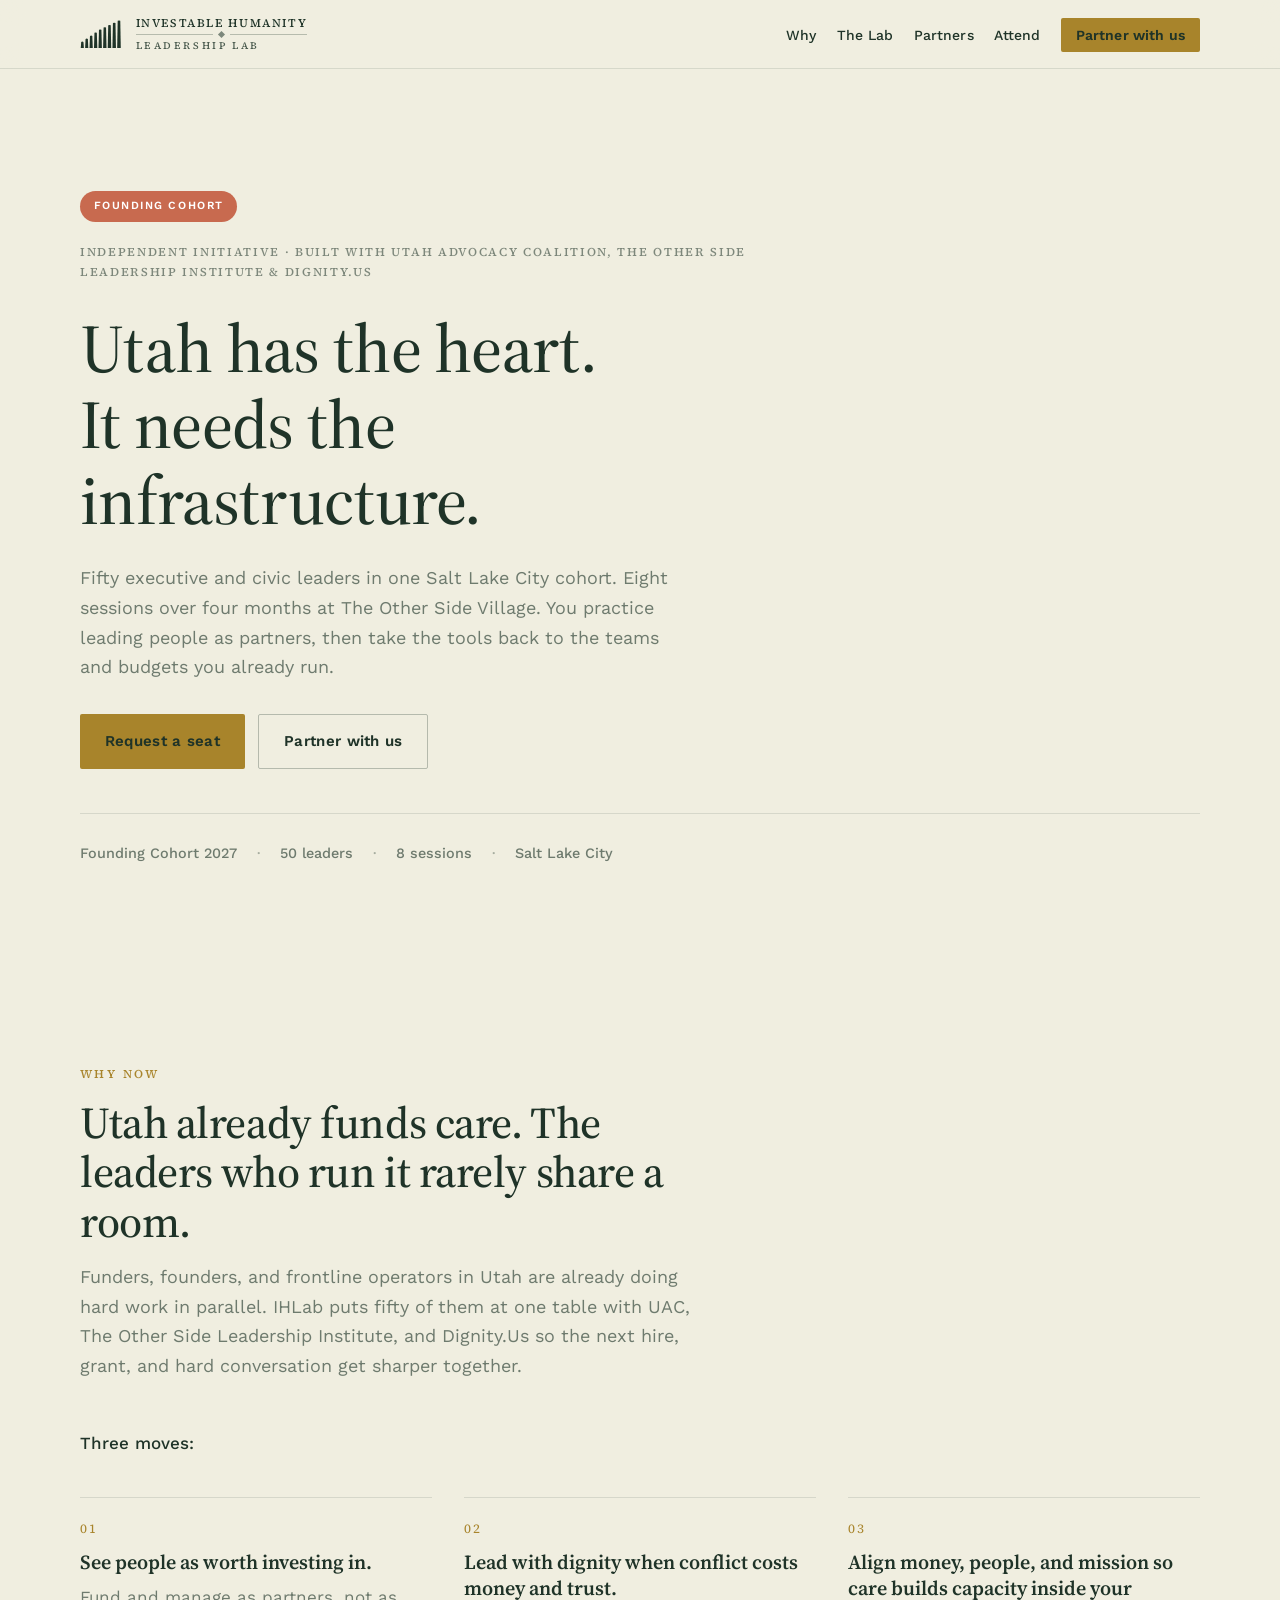
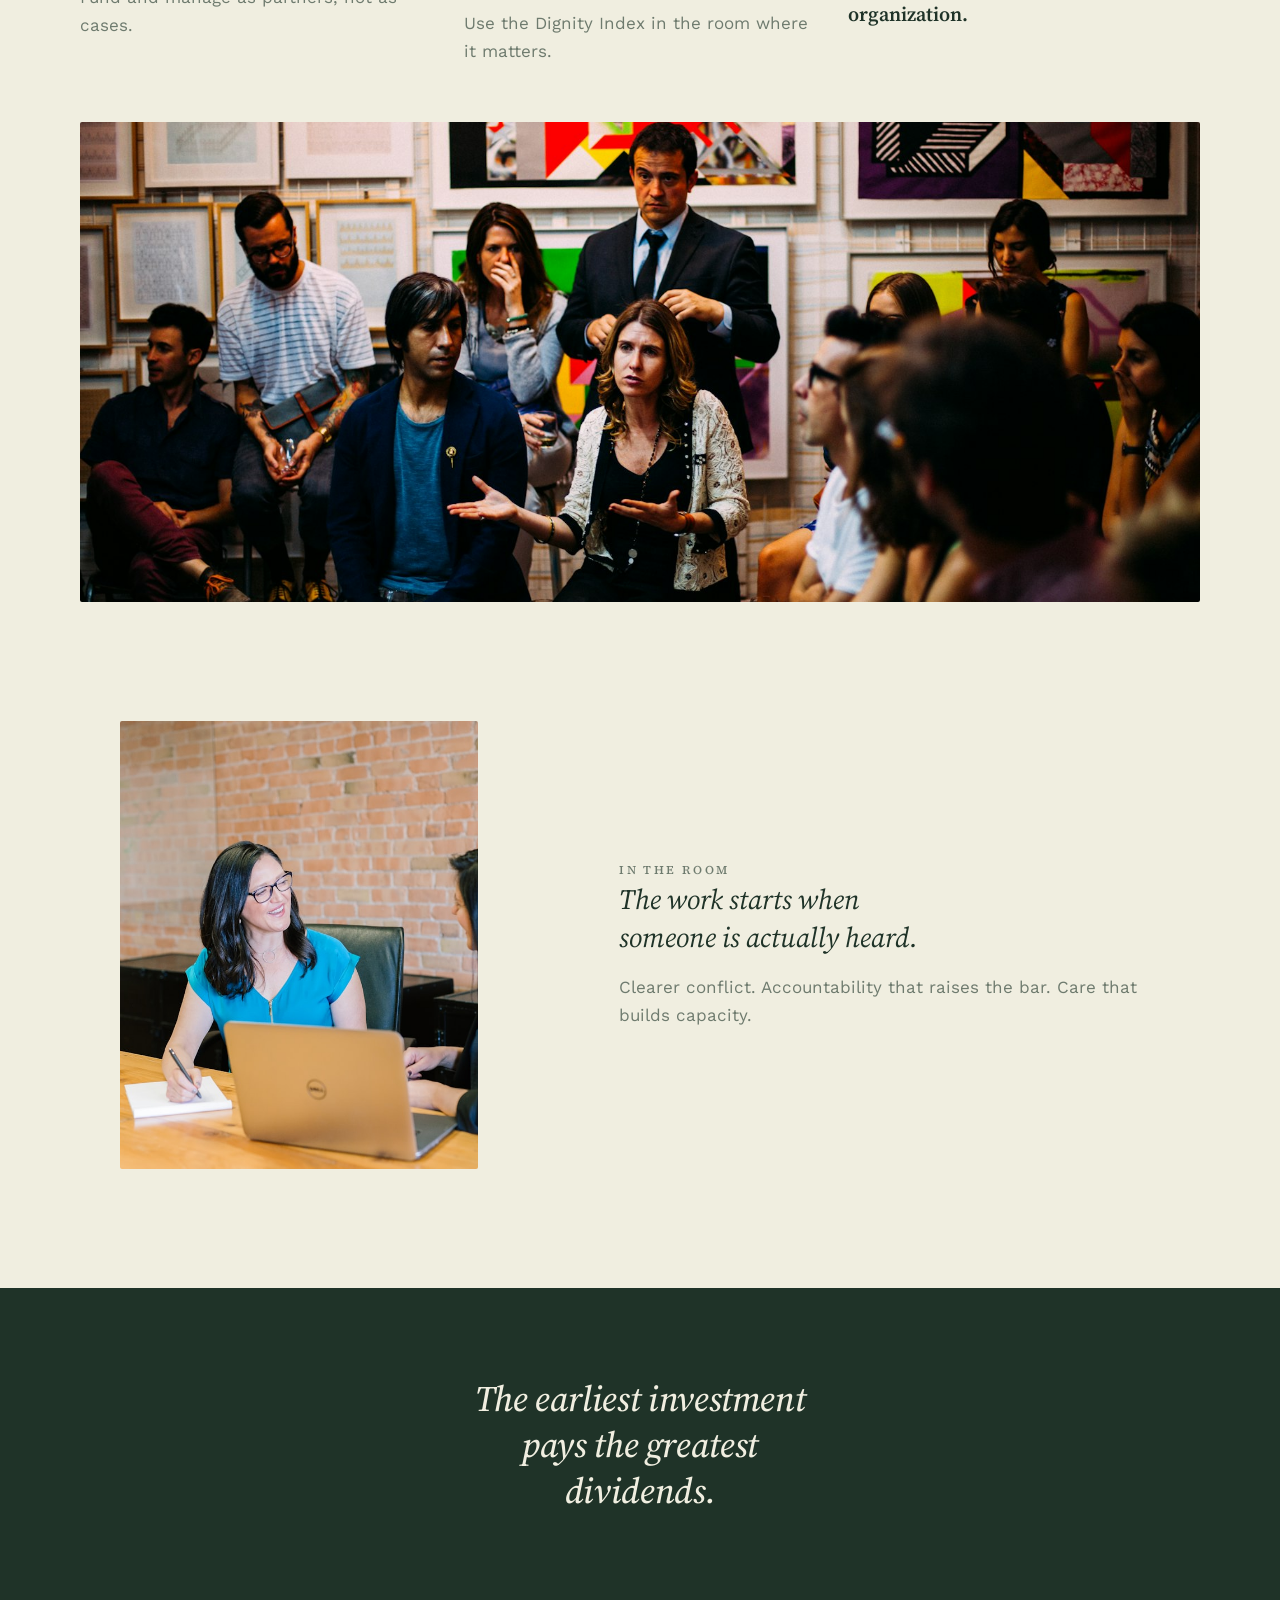
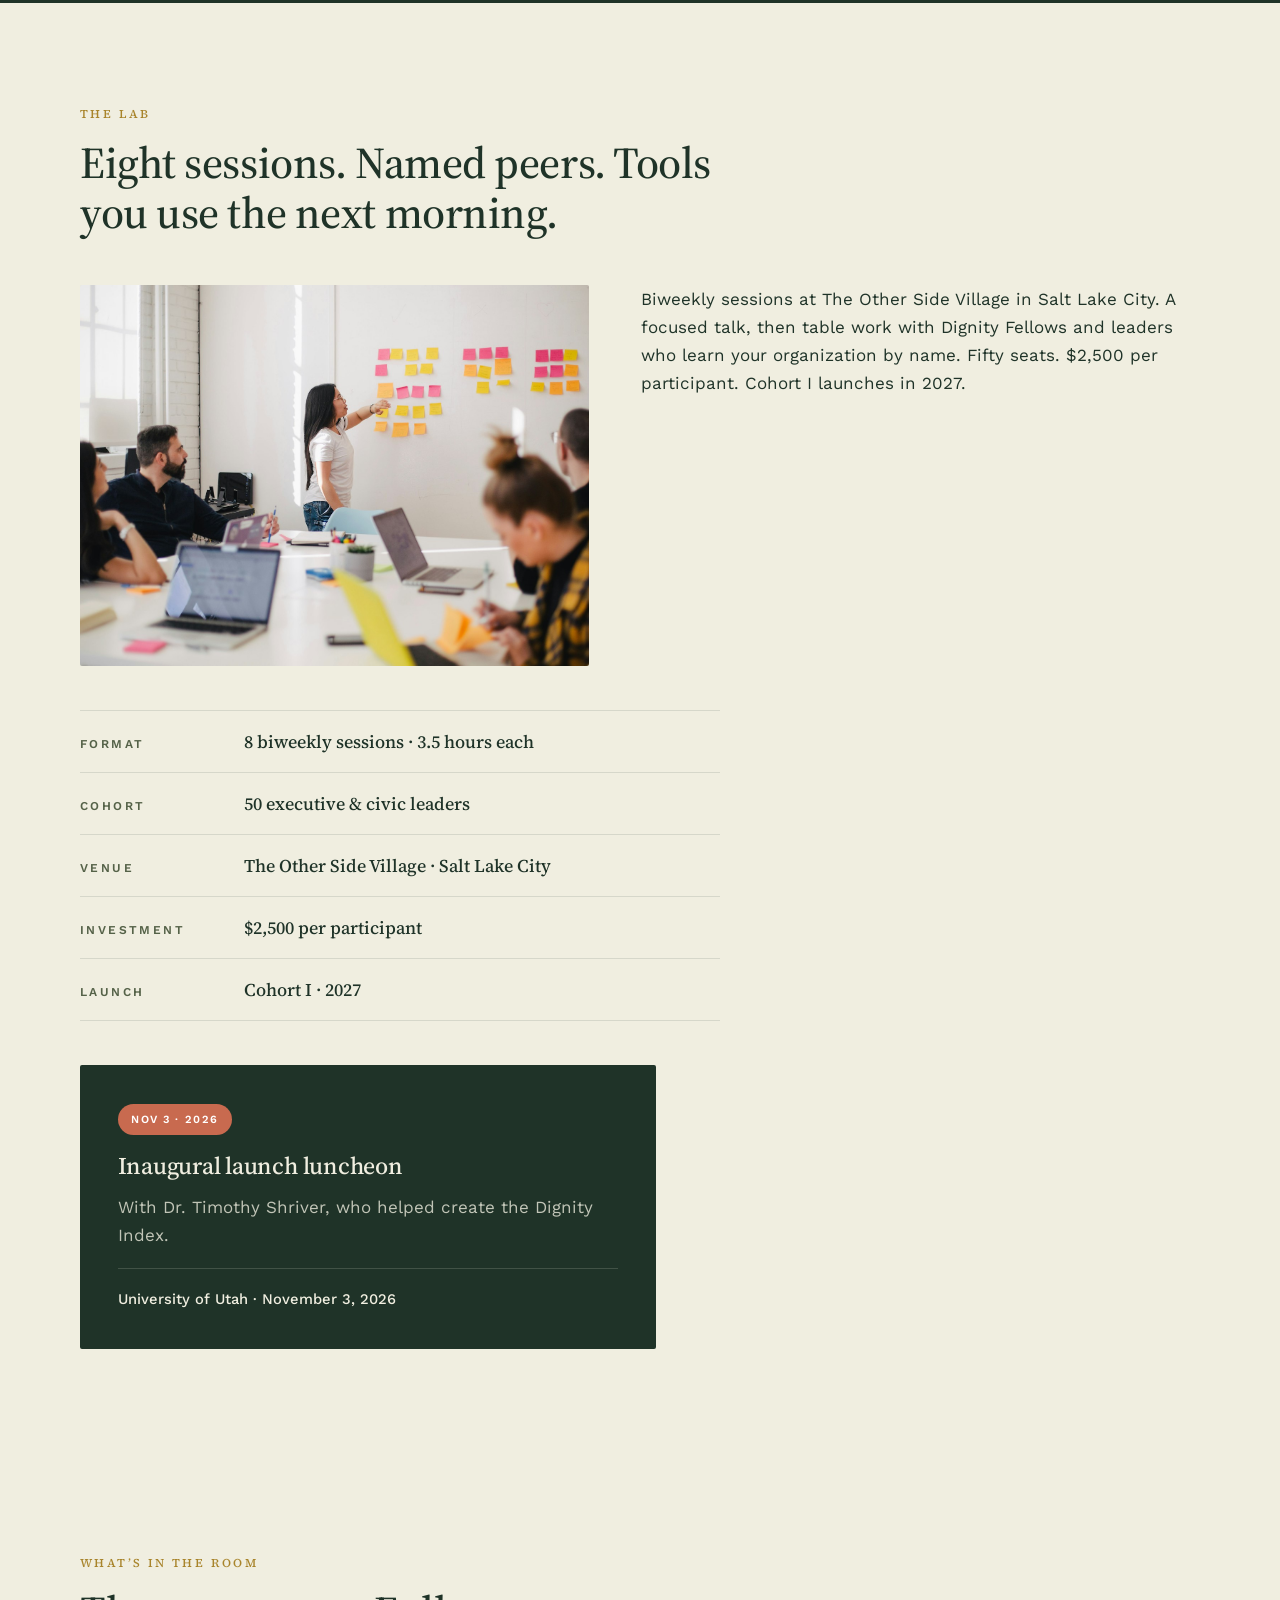
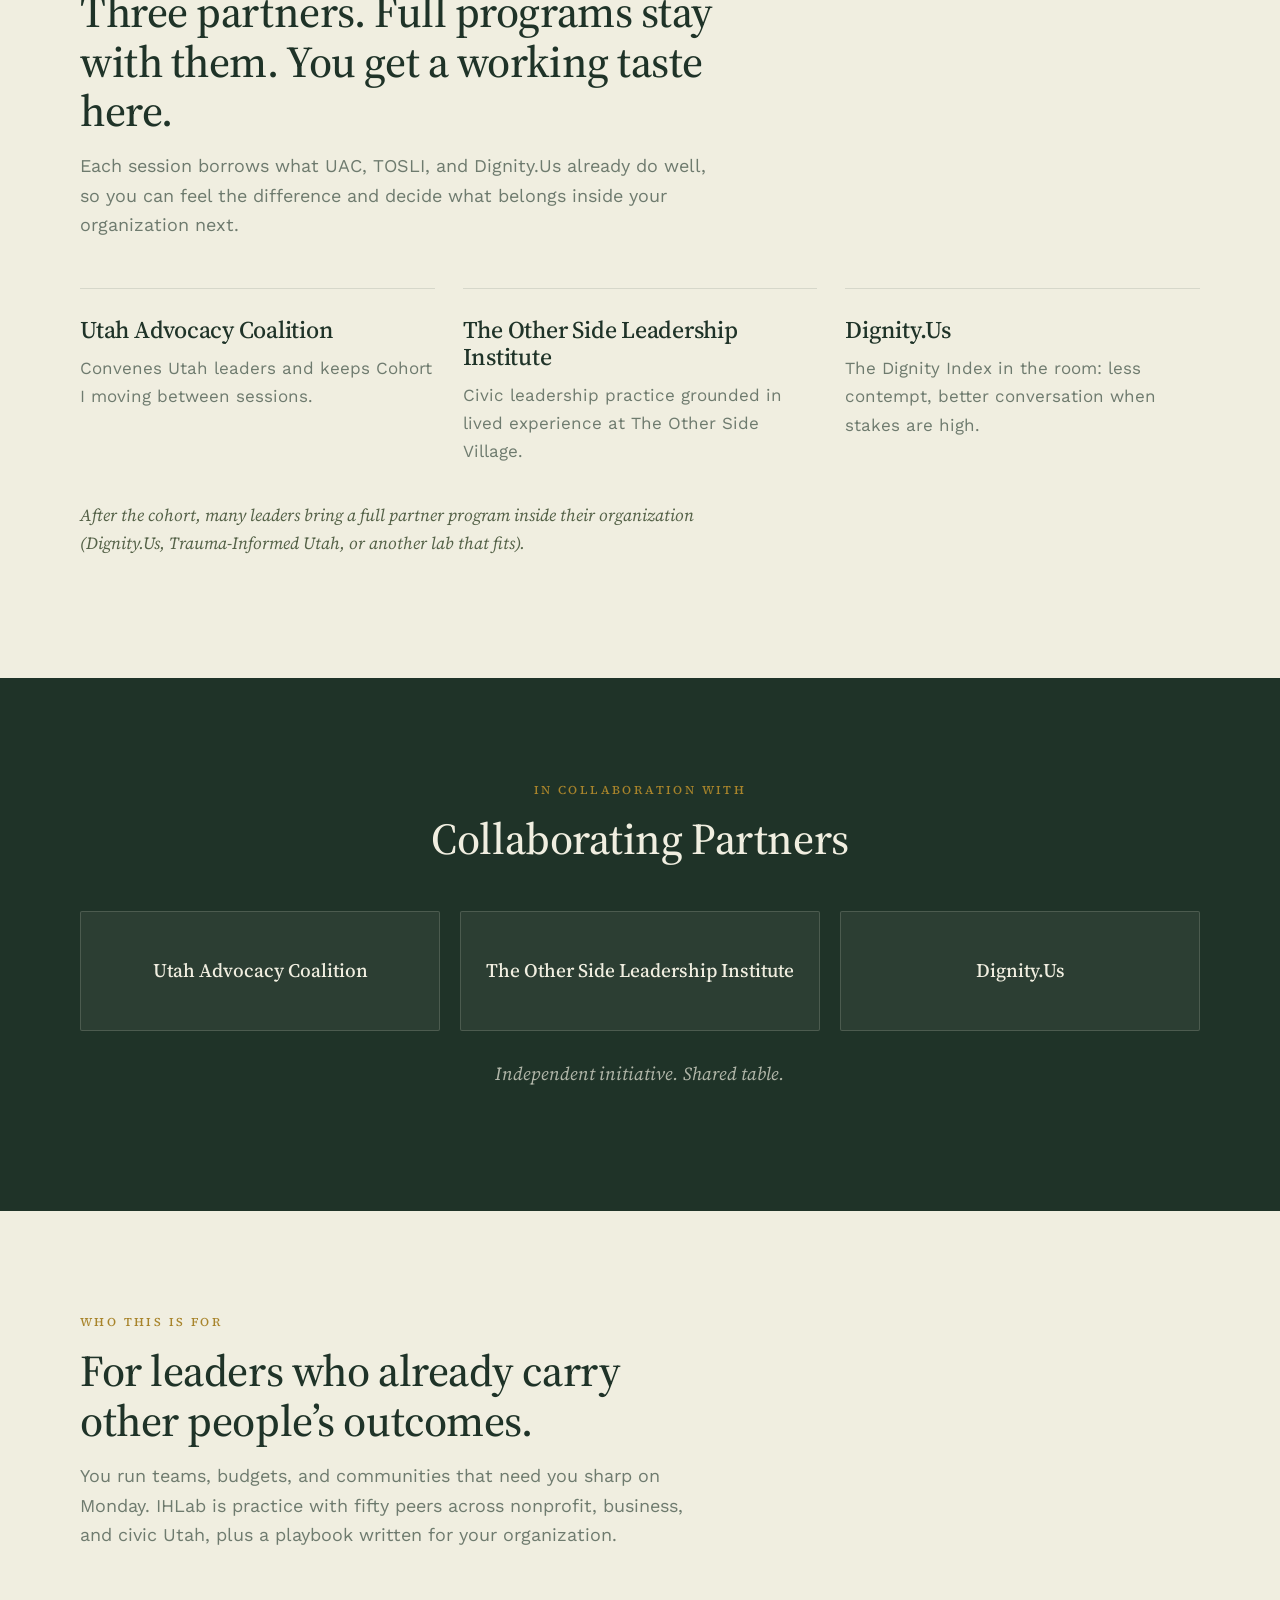
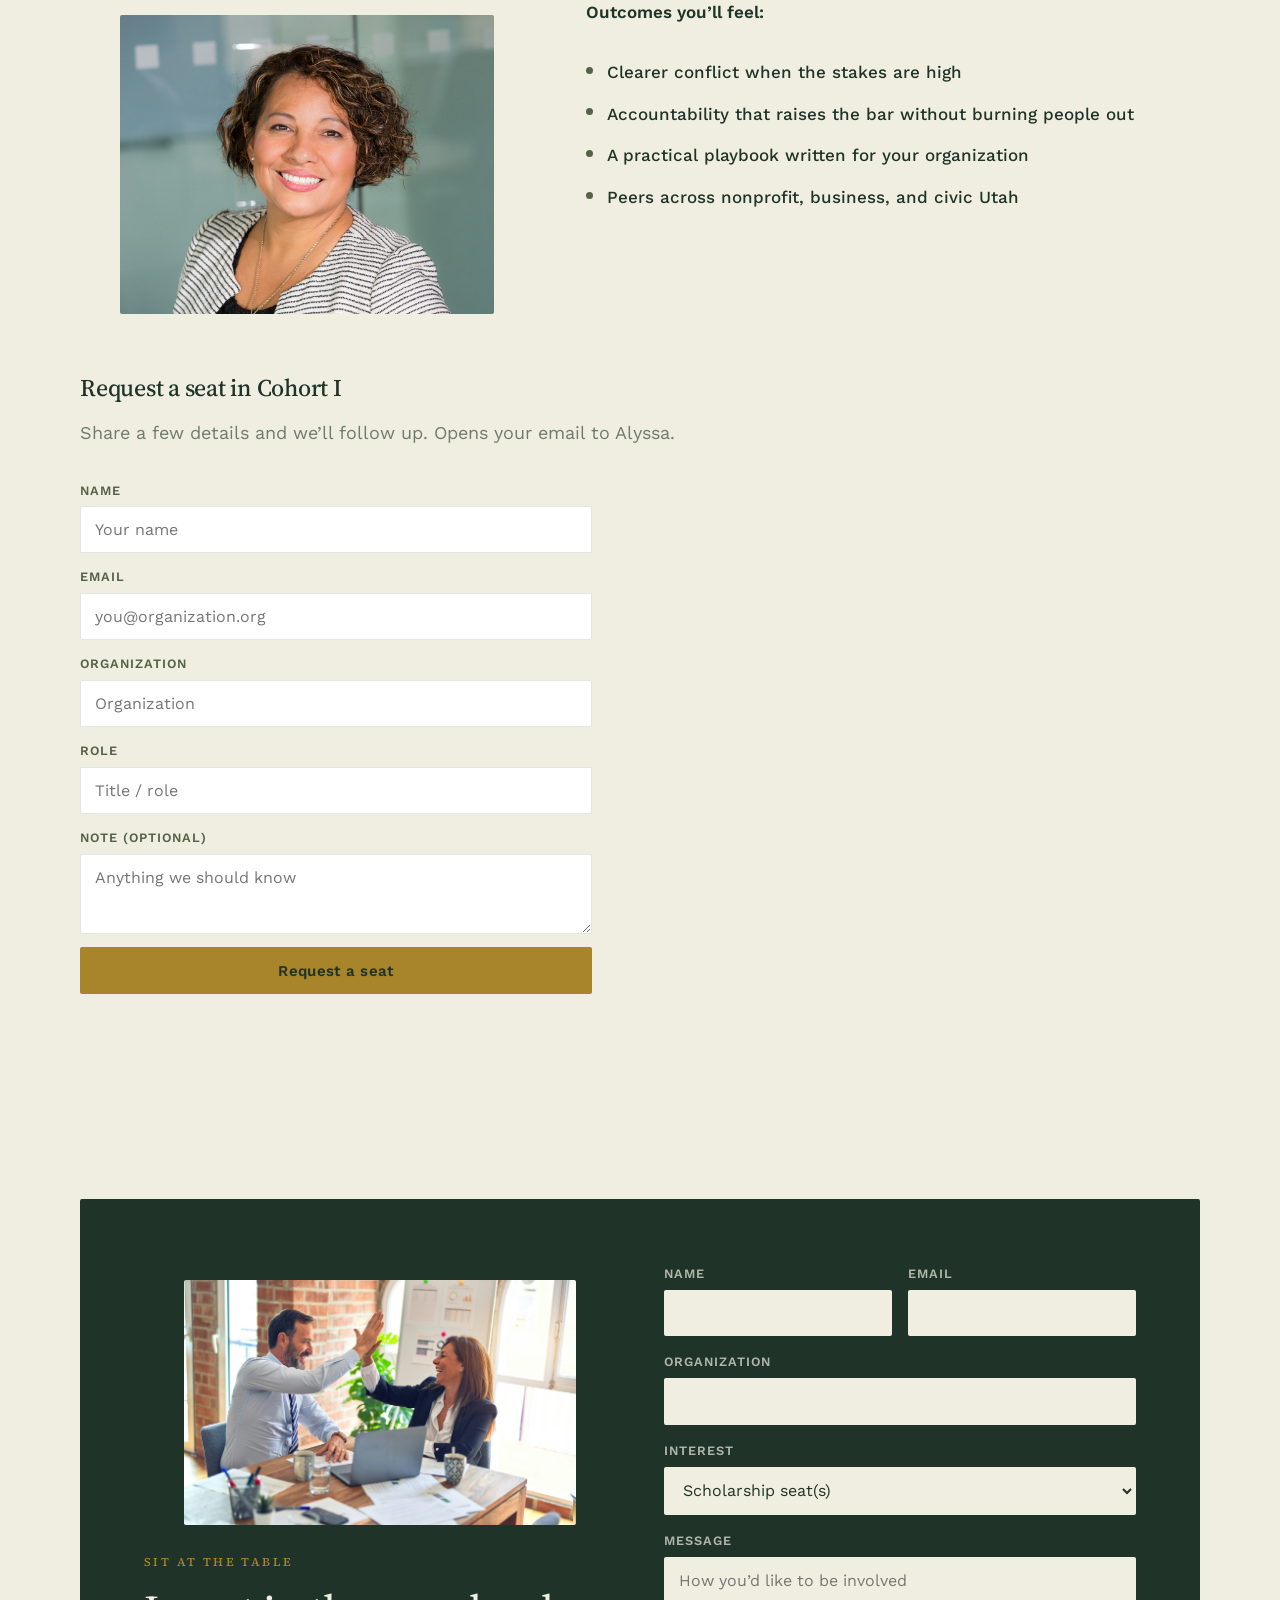
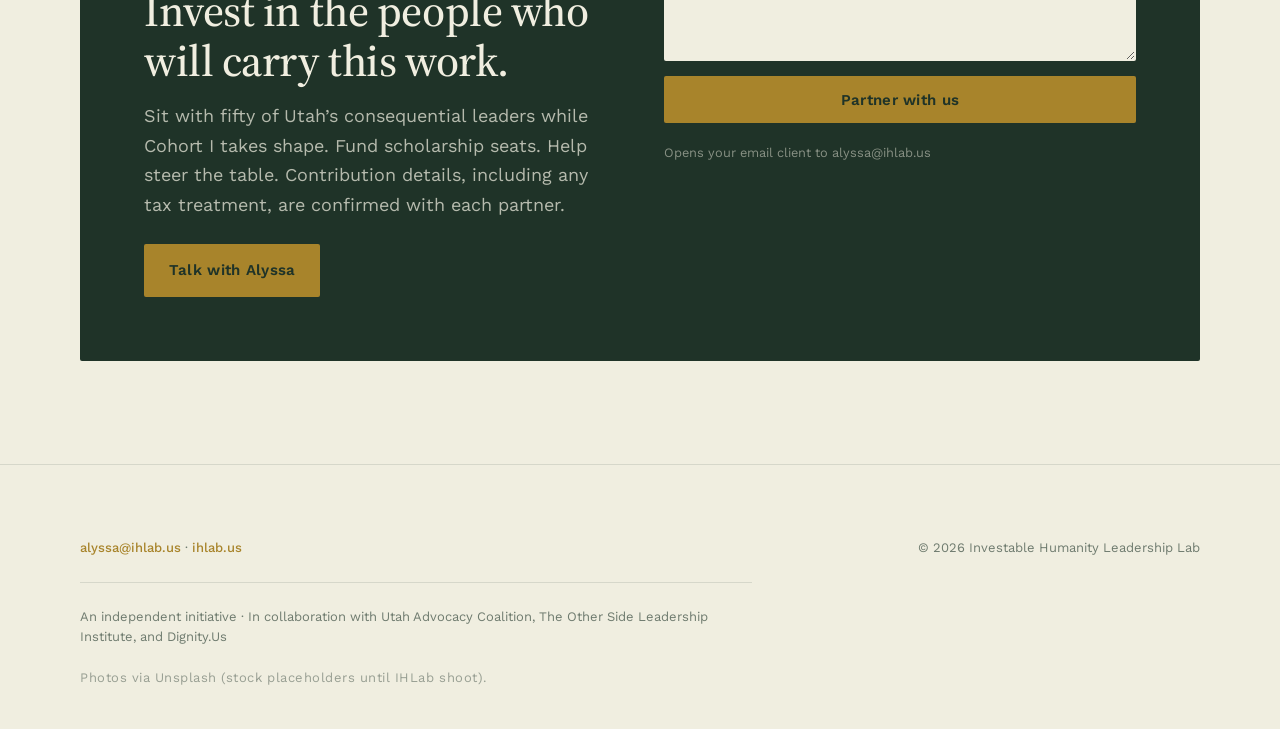
==== index.html @ 4a202260 "IHLab v3: light hero, forest deep, drop People Pitch, Alyssa tone Ivory-led landing; deep forest #1F" ====
<!DOCTYPE html>
<html lang="en">
<head>
  <meta charset="utf-8" />
  <meta name="viewport" content="width=device-width, initial-scale=1" />
  <title>Investable Humanity Leadership Lab · IHLab</title>
  <meta name="description" content="Investable Humanity Leadership Lab: fifty Utah executive and civic leaders, eight sessions at The Other Side Village, practicing dignity-centered leadership with UAC, TOSLI, and Dignity.Us." />
  <meta name="theme-color" content="#1F3328" />
  <link rel="preconnect" href="https://fonts.googleapis.com" />
  <link rel="preconnect" href="https://fonts.gstatic.com" crossorigin />
  <link href="https://fonts.googleapis.com/css2?family=Source+Serif+4:ital,wght@0,500;0,600;1,500;1,600&family=Work+Sans:wght@400;500;600&display=swap" rel="stylesheet" />
  <link rel="icon" href="assets/ihlab-mark.svg" type="image/svg+xml" />
  <style>
    :root {
      --navy: #1F3328; /* deep forest (token name kept) */
      --sage: #556248;
      --ivory: #F0EEE0;
      --gold: #A8842B;
      --coral: #C86A4F;
      --white: #FFFFFF;
      --line: rgba(31, 51, 40, 0.12);
      --line-on-navy: rgba(240, 238, 224, 0.16);
      --muted: rgba(31, 51, 40, 0.62);
      --muted-on-navy: rgba(240, 238, 224, 0.78);
      --max: 1120px;
      --pad: clamp(1.25rem, 4vw, 2.5rem);
      --serif: "Source Serif 4", Georgia, "Times New Roman", serif;
      --sans: "Work Sans", system-ui, -apple-system, Segoe UI, sans-serif;
    }

    *, *::before, *::after { box-sizing: border-box; }
    html { scroll-behavior: smooth; }
    body {
      margin: 0;
      font-family: var(--sans);
      font-weight: 400;
      font-size: 1.0625rem;
      line-height: 1.65;
      color: var(--navy);
      background: var(--ivory);
      -webkit-font-smoothing: antialiased;
      text-rendering: optimizeLegibility;
    }
    img, svg { display: block; max-width: 100%; }
    a { color: var(--gold); text-decoration: none; transition: opacity .2s ease; }
    a:hover { opacity: .82; }
    a:focus-visible, button:focus-visible, input:focus-visible, select:focus-visible, textarea:focus-visible {
      outline: 2px solid var(--gold);
      outline-offset: 3px;
    }

    .wrap {
      width: min(100% - 2 * var(--pad), var(--max));
      margin-inline: auto;
    }

    /* —— Typography —— */
    h1, h2, h3, .display {
      font-family: var(--serif);
      font-weight: 500;
      line-height: 1.12;
      letter-spacing: -0.01em;
      margin: 0 0 1rem;
      color: var(--navy);
    }
    h1 { font-size: clamp(2.6rem, 6.5vw, 4.25rem); font-weight: 500; }
    h2 { font-size: clamp(1.85rem, 3.8vw, 2.75rem); }
    h3 { font-size: clamp(1.25rem, 2vw, 1.5rem); }
    p { margin: 0 0 1.15rem; }
    .lede {
      font-size: 1.125rem;
      line-height: 1.65;
      color: var(--muted);
      max-width: 40rem;
      margin-bottom: 0;
    }
    .section-label,
    .hero-eyebrow {
      font-family: var(--serif);
      font-weight: 500;
      font-size: 0.75rem;
      letter-spacing: 0.2em;
      text-transform: uppercase;
      margin: 0 0 0.85rem;
      color: var(--gold);
    }
    .sage { color: var(--sage); }
    .tagline {
      font-family: var(--serif);
      font-style: italic;
      font-weight: 500;
    }

    /* —— Buttons / badges —— */
    .btn {
      display: inline-flex;
      align-items: center;
      justify-content: center;
      gap: 0.5rem;
      font-family: var(--sans);
      font-weight: 600;
      font-size: 0.9375rem;
      letter-spacing: 0.02em;
      padding: 0.9rem 1.55rem;
      border: none;
      border-radius: 2px;
      cursor: pointer;
      text-decoration: none;
      transition: transform .15s ease, opacity .2s ease, background .2s ease, border-color .2s ease;
    }
    .btn:hover { opacity: 1; transform: translateY(-1px); }
    .btn-primary { background: var(--gold); color: var(--navy); }
    .btn-primary:hover { background: #b89438; }
    .btn-ghost {
      background: transparent;
      color: var(--navy);
      border: 1px solid rgba(31, 51, 40, 0.28);
    }
    .btn-ghost:hover { border-color: var(--navy); }
    .btn-on-dark.btn-ghost {
      color: var(--ivory);
      border-color: rgba(240, 238, 224, 0.4);
    }
    .btn-on-dark.btn-ghost:hover { border-color: var(--ivory); }
    .badge {
      display: inline-block;
      font-family: var(--sans);
      font-weight: 600;
      font-size: 0.6875rem;
      letter-spacing: 0.14em;
      text-transform: uppercase;
      background: var(--coral);
      color: var(--white);
      padding: 0.4rem 0.85rem;
      border-radius: 999px;
    }

    /* —— Sticky nav —— */
    .nav {
      position: sticky;
      top: 0;
      z-index: 50;
      background: rgba(240, 238, 224, 0.94);
      backdrop-filter: blur(12px);
      -webkit-backdrop-filter: blur(12px);
      border-bottom: 1px solid var(--line);
    }
    .nav-inner {
      display: flex;
      align-items: center;
      justify-content: space-between;
      gap: 1.5rem;
      padding: 0.85rem 0;
      min-height: 4.25rem;
    }
    .brand {
      display: flex;
      align-items: center;
      gap: 0.85rem;
      color: var(--navy);
      text-decoration: none;
      flex-shrink: 0;
    }
    .brand:hover { opacity: 1; }
    .brand-mark { width: 42px; height: auto; flex-shrink: 0; }
    .brand-text {
      display: flex;
      flex-direction: column;
      gap: 0.15rem;
      line-height: 1.15;
    }
    .brand-text .top {
      font-family: var(--serif);
      font-size: 0.72rem;
      font-weight: 500;
      letter-spacing: 0.14em;
      text-transform: uppercase;
    }
    .brand-rule {
      display: flex;
      align-items: center;
      gap: 0.4rem;
      width: 100%;
      max-width: 11.5rem;
    }
    .brand-rule::before,
    .brand-rule::after {
      content: "";
      flex: 1;
      height: 1px;
      background: rgba(31, 51, 40, 0.28);
    }
    .brand-rule .diamond {
      width: 5px;
      height: 5px;
      background: var(--navy);
      transform: rotate(45deg);
      opacity: 0.55;
      flex-shrink: 0;
    }
    .brand-text .bottom {
      font-family: var(--serif);
      font-size: 0.62rem;
      font-weight: 500;
      letter-spacing: 0.26em;
      text-transform: uppercase;
      opacity: 0.78;
    }
    .nav-links {
      display: flex;
      align-items: center;
      gap: 1.25rem;
      list-style: none;
      margin: 0;
      padding: 0;
    }
    .nav-links a {
      font-family: var(--sans);
      font-size: 0.875rem;
      font-weight: 500;
      color: var(--navy);
      letter-spacing: 0.01em;
    }
    .nav-links .nav-cta {
      color: var(--navy);
      background: var(--gold);
      padding: 0.55rem 0.95rem;
      border-radius: 2px;
      font-weight: 600;
    }
    .nav-links .nav-cta:hover { opacity: 1; background: #b89438; }
    .nav-toggle {
      display: none;
      background: none;
      border: 1px solid var(--line);
      border-radius: 2px;
      padding: 0.45rem 0.65rem;
      font-family: var(--sans);
      font-size: 0.8rem;
      font-weight: 600;
      letter-spacing: 0.06em;
      text-transform: uppercase;
      color: var(--navy);
      cursor: pointer;
    }

    /* —— Section bands —— */
    section { padding: clamp(3.5rem, 8vw, 6.5rem) 0; }
    .band-ivory { background: var(--ivory); }
    .band-navy {
      background: var(--navy);
      color: var(--ivory);
    }
    .band-navy h1,
    .band-navy h2,
    .band-navy h3 { color: var(--ivory); }
    .band-navy .lede,
    .band-navy p { color: var(--muted-on-navy); }
    .band-navy .section-label { color: var(--gold); }
    .band-navy .muted-body { color: var(--muted-on-navy); }
    .divider { border: none; border-top: 1px solid var(--line); margin: 0; }
    .section-head { margin-bottom: clamp(2rem, 4vw, 3rem); max-width: 40rem; }
    .section-head .section-label { margin-bottom: 0.85rem; }
    .section-head h2 { margin-bottom: 1rem; }
    .section-head .lede { margin-bottom: 0; }

    /* —— Hero (v3 ivory-led landing) —— */
    .hero {
      padding: clamp(4rem, 10vw, 7.5rem) 0 clamp(3.5rem, 8vw, 6rem);
      background: var(--ivory);
      color: var(--navy);
    }
    .hero .badge { margin-bottom: 1.35rem; }
    .hero h1 {
      color: var(--navy);
      margin-bottom: 1.5rem;
      max-width: 16ch;
    }
    .hero h1 .line2 { display: block; }
    .hero .lede {
      color: var(--muted);
      max-width: 38rem;
    }
    .hero-eyebrow-row {
      margin-bottom: 1.75rem;
    }
    .hero-collab {
      margin: 0 0 0;
      font-family: var(--serif);
      font-size: 0.75rem;
      font-weight: 500;
      letter-spacing: 0.14em;
      text-transform: uppercase;
      color: rgba(31, 51, 40, 0.55);
      max-width: 42rem;
    }
    .hero-actions {
      display: flex;
      flex-wrap: wrap;
      gap: 0.85rem;
      margin: 2rem 0 2.75rem;
    }
    .proof {
      display: flex;
      flex-wrap: wrap;
      align-items: center;
      gap: 0.65rem 1.25rem;
      padding-top: 1.75rem;
      border-top: 1px solid var(--line);
      font-size: 0.9rem;
      font-weight: 500;
      color: var(--muted);
    }
    .proof span { white-space: nowrap; }
    .proof .dot { color: rgba(31, 51, 40, 0.35); }

    /* Why / moves */
    .moves {
      list-style: none;
      margin: 2.5rem 0 0;
      padding: 0;
      display: grid;
      gap: 1.75rem;
    }
    @media (min-width: 768px) {
      .moves { grid-template-columns: repeat(3, 1fr); gap: 2rem; }
    }
    .moves li {
      padding-top: 1.25rem;
      border-top: 1px solid var(--line);
    }
    .moves .num {
      font-family: var(--serif);
      font-size: 0.8125rem;
      letter-spacing: 0.18em;
      text-transform: uppercase;
      color: var(--gold);
      margin-bottom: 0.65rem;
    }
    .moves strong {
      display: block;
      font-family: var(--serif);
      font-size: 1.25rem;
      font-weight: 600;
      margin-bottom: 0.5rem;
      line-height: 1.3;
    }
    .moves p { margin: 0; color: var(--muted); }

    /* Support photo (restrained) */
    .support-photo {
      margin: clamp(2.5rem, 5vw, 3.5rem) 0 0;
      border-radius: 2px;
      overflow: hidden;
      aspect-ratio: 21 / 9;
      min-height: 12rem;
      max-width: 100%;
    }
    @media (max-width: 700px) {
      .support-photo { aspect-ratio: 16 / 10; }
    }
    .support-photo img {
      width: 100%;
      height: 100%;
      object-fit: cover;
      display: block;
    }

    /* Human split */
    .split {
      display: grid;
      gap: clamp(1.75rem, 4vw, 3.25rem);
      align-items: center;
    }
    @media (min-width: 860px) {
      .split { grid-template-columns: 0.9fr 1.1fr; gap: clamp(2.5rem, 5vw, 4rem); }
    }
    .split-media {
      border-radius: 2px;
      overflow: hidden;
      aspect-ratio: 4 / 5;
      max-height: 28rem;
    }
    .split-media img {
      width: 100%;
      height: 100%;
      object-fit: cover;
      display: block;
    }
    .split-copy .human-line {
      font-family: var(--serif);
      font-style: italic;
      font-size: clamp(1.35rem, 2.4vw, 1.75rem);
      line-height: 1.35;
      color: var(--navy);
      margin: 0 0 1rem;
      max-width: 22ch;
    }
    .split-copy p { color: var(--muted); margin: 0; max-width: 34rem; }

    /* Forest pull quote (deep band; weight earned off first paint) */
    .quote-band {
      background: var(--navy);
      padding: clamp(3.5rem, 8vw, 5.5rem) 0;
      text-align: center;
    }
    .quote-band blockquote {
      margin: 0 auto;
      max-width: 20ch;
      font-family: var(--serif);
      font-style: italic;
      font-weight: 500;
      font-size: clamp(1.5rem, 3.2vw, 2.25rem);
      line-height: 1.28;
      color: var(--ivory);
      letter-spacing: -0.01em;
    }

    /* Lab / stats */
    .lab-grid {
      display: grid;
      gap: 2.5rem;
      margin-bottom: clamp(2rem, 4vw, 2.75rem);
      align-items: start;
    }
    @media (min-width: 900px) {
      .lab-grid {
        grid-template-columns: minmax(0, 1fr) minmax(0, 1.1fr);
        gap: 3.25rem;
      }
    }
    .lab-photo {
      margin: 0;
      border-radius: 2px;
      overflow: hidden;
      aspect-ratio: 4 / 3;
      background: rgba(31, 51, 40, 0.06);
    }
    .lab-photo img {
      width: 100%;
      height: 100%;
      object-fit: cover;
      object-position: 40% 50%;
      display: block;
    }
    .stats {
      display: flex;
      flex-direction: column;
      gap: 0;
      margin: 0 0 clamp(2rem, 4vw, 2.75rem);
      max-width: 40rem;
      border-top: 1px solid var(--line);
    }
    .band-navy .stats { border-top-color: var(--line-on-navy); }
    .stat {
      display: grid;
      grid-template-columns: 8.75rem 1fr;
      gap: 0.75rem 1.5rem;
      padding: 1.1rem 0;
      border-bottom: 1px solid var(--line);
      align-items: baseline;
    }
    .band-navy .stat { border-bottom-color: var(--line-on-navy); }
    @media (max-width: 520px) {
      .stat { grid-template-columns: 1fr; gap: 0.3rem; }
    }
    .stat dt {
      font-size: 0.75rem;
      font-weight: 600;
      letter-spacing: 0.2em;
      text-transform: uppercase;
      color: var(--sage);
      margin: 0;
      font-family: var(--sans);
    }
    .band-navy .stat dt { color: rgba(240, 238, 224, 0.55); }
    .stat dd {
      margin: 0;
      font-family: var(--serif);
      font-size: 1.125rem;
      font-weight: 500;
      line-height: 1.4;
      color: var(--navy);
    }
    .band-navy .stat dd { color: var(--ivory); }

    .callout {
      background: rgba(240, 238, 224, 0.06);
      border: 1px solid var(--line-on-navy);
      color: var(--ivory);
      padding: clamp(1.75rem, 3.5vw, 2.35rem);
      border-radius: 2px;
      max-width: 36rem;
    }
    .callout .badge { margin-bottom: 1.1rem; }
    .callout h3 {
      color: var(--ivory);
      margin-bottom: 0.85rem;
    }
    .callout p {
      color: var(--muted-on-navy);
      margin-bottom: 0;
    }
    .callout .when {
      margin-top: 1.15rem;
      padding-top: 1.15rem;
      border-top: 1px solid var(--line-on-navy);
      font-weight: 500;
      color: var(--ivory);
      font-size: 0.92rem;
    }

    /* Sampler */
    .sampler-grid {
      display: grid;
      gap: 1.5rem;
      margin-top: 2.5rem;
    }
    @media (min-width: 768px) {
      .sampler-grid { grid-template-columns: repeat(3, 1fr); gap: 1.75rem; }
    }
    .card {
      padding: 1.75rem 0 0;
      border-top: 1px solid var(--line);
    }
    .band-navy .card { border-top-color: var(--line-on-navy); }
    .card h3 { margin-bottom: 0.65rem; }
    .card p { margin: 0; color: var(--muted); }
    .band-navy .card p { color: var(--muted-on-navy); }
    .note {
      margin-top: 2.25rem;
      color: var(--sage);
      font-style: italic;
      font-family: var(--serif);
      max-width: 40rem;
    }

    /* Partners */
    .partners-list {
      display: grid;
      gap: 1rem;
      list-style: none;
      margin: 0;
      padding: 0;
    }
    @media (min-width: 768px) {
      .partners-list { grid-template-columns: repeat(3, 1fr); gap: 1.25rem; }
    }
    .partner-item {
      background: rgba(31, 51, 40, 0.035);
      padding: 2rem 1.5rem;
      text-align: center;
      border-radius: 2px;
      min-height: 7.5rem;
      display: flex;
      align-items: center;
      justify-content: center;
    }
    .band-navy .partner-item {
      background: rgba(240, 238, 224, 0.06);
      border: 1px solid var(--line-on-navy);
    }
    .partner-item strong {
      font-family: var(--serif);
      font-size: 1.2rem;
      font-weight: 500;
      line-height: 1.35;
    }
    .partner-item a,
    .card h3 a {
      color: inherit;
      text-decoration: none;
      border-bottom: 1px solid transparent;
      transition: border-color .2s ease, opacity .2s ease;
    }
    .partner-item a:hover,
    .card h3 a:hover {
      opacity: 1;
      border-bottom-color: var(--gold);
    }
    .partners-tagline {
      margin-top: 1.75rem;
      font-family: var(--serif);
      font-style: italic;
      font-size: 1.15rem;
      color: var(--sage);
      text-align: center;
    }
    .band-navy .partners-tagline { color: rgba(240, 238, 224, 0.7); }

    /* Why attend */
    .outcomes {
      list-style: none;
      margin: 2rem 0 2.25rem;
      padding: 0;
      display: grid;
      gap: 0.85rem;
      max-width: 38rem;
    }
    .outcomes li {
      position: relative;
      padding-left: 1.35rem;
      color: var(--navy);
      font-weight: 500;
    }
    .outcomes li::before {
      content: "";
      position: absolute;
      left: 0;
      top: 0.55rem;
      width: 7px;
      height: 7px;
      background: var(--sage);
      border-radius: 50%;
    }
    .attend-split {
      display: grid;
      gap: 2.5rem;
      margin-bottom: 2.75rem;
    }
    @media (min-width: 860px) {
      .attend-split {
        grid-template-columns: 0.85fr 1.15fr;
        gap: 3.25rem;
        align-items: start;
      }
    }
    .attend-photo {
      border-radius: 2px;
      overflow: hidden;
      aspect-ratio: 5 / 4;
      min-height: 12rem;
    }
    .attend-photo img {
      width: 100%;
      height: 100%;
      object-fit: cover;
      object-position: center 30%;
      display: block;
    }

    /* Partner / form */
    .panel {
      background: var(--navy);
      color: var(--ivory);
      padding: clamp(2.5rem, 5vw, 4rem);
      border-radius: 2px;
    }
    .panel .section-label { color: var(--gold); }
    .panel h2 { color: var(--ivory); }
    .panel .lede { color: rgba(240, 238, 224, 0.72); }
    .panel-grid {
      display: grid;
      gap: 2.5rem;
    }
    @media (min-width: 860px) {
      .panel-grid { grid-template-columns: 1fr 1fr; gap: 3rem; align-items: start; }
    }
    .partner-visual {
      margin-bottom: 1.75rem;
      border-radius: 2px;
      overflow: hidden;
      aspect-ratio: 16 / 10;
      max-width: 28rem;
    }
    .partner-visual img {
      width: 100%;
      height: 100%;
      object-fit: cover;
      object-position: center 30%;
      display: block;
    }
    .form {
      display: grid;
      gap: 0.95rem;
    }
    .form label {
      display: grid;
      gap: 0.35rem;
      font-size: 0.8rem;
      font-weight: 600;
      letter-spacing: 0.08em;
      text-transform: uppercase;
      color: rgba(240, 238, 224, 0.7);
    }
    .form input,
    .form select,
    .form textarea {
      font-family: var(--sans);
      font-size: 1rem;
      font-weight: 400;
      letter-spacing: 0;
      text-transform: none;
      color: var(--navy);
      background: var(--ivory);
      border: 1px solid transparent;
      border-radius: 2px;
      padding: 0.8rem 0.9rem;
      width: 100%;
    }
    .form textarea { min-height: 6.5rem; resize: vertical; }
    .form .form-row {
      display: grid;
      gap: 0.95rem;
    }
    @media (min-width: 520px) {
      .form .form-row { grid-template-columns: 1fr 1fr; }
    }
    .form .hint {
      font-size: 0.8rem;
      letter-spacing: 0;
      text-transform: none;
      font-weight: 400;
      color: rgba(240, 238, 224, 0.5);
      margin-top: 0.25rem;
    }

    .interest-light {
      margin-top: 2rem;
      max-width: 32rem;
      display: grid;
      gap: 0.85rem;
    }
    .interest-light label {
      display: grid;
      gap: 0.35rem;
      font-size: 0.8rem;
      font-weight: 600;
      letter-spacing: 0.08em;
      text-transform: uppercase;
      color: var(--sage);
    }
    .interest-light input,
    .interest-light select,
    .interest-light textarea {
      font-family: var(--sans);
      font-size: 1rem;
      font-weight: 400;
      letter-spacing: 0;
      text-transform: none;
      color: var(--navy);
      background: var(--white);
      border: 1px solid var(--line);
      border-radius: 2px;
      padding: 0.8rem 0.9rem;
      width: 100%;
    }
    .interest-light textarea { min-height: 5rem; resize: vertical; }

    /* Footer */
    .footer {
      padding: clamp(3rem, 6vw, 4.5rem) 0 2.5rem;
      border-top: 1px solid var(--line);
      background: var(--ivory);
    }
    .footer-meta {
      display: flex;
      flex-wrap: wrap;
      gap: 1rem 2rem;
      justify-content: space-between;
      align-items: flex-end;
      font-size: 0.8125rem;
      color: var(--muted);
    }
    .footer-meta a { color: var(--gold); font-weight: 500; }
    .footer-legal {
      margin-top: 1.5rem;
      padding-top: 1.5rem;
      border-top: 1px solid var(--line);
      font-size: 0.8125rem;
      color: var(--muted);
      max-width: 42rem;
      line-height: 1.55;
    }
    .photo-credit {
      margin: 1.25rem 0 0;
      font-size: 0.8125rem;
      letter-spacing: 0.04em;
      color: rgba(31, 51, 40, 0.42);
      font-weight: 400;
    }

    /* Mobile nav */
    @media (max-width: 960px) {
      .nav-toggle { display: inline-flex; }
      .nav-links {
        display: none;
        position: absolute;
        left: 0;
        right: 0;
        top: 100%;
        flex-direction: column;
        align-items: stretch;
        gap: 0;
        background: var(--ivory);
        border-bottom: 1px solid var(--line);
        padding: 0.5rem var(--pad) 1rem;
      }
      .nav-links.open { display: flex; }
      .nav-links li { border-top: 1px solid var(--line); }
      .nav-links a {
        display: block;
        padding: 0.9rem 0.15rem;
      }
      .nav-links .nav-cta {
        margin-top: 0.35rem;
        text-align: center;
      }
      .brand-text .top { font-size: 0.62rem; }
      .brand-text .bottom { font-size: 0.55rem; letter-spacing: 0.18em; }
      .brand-rule { max-width: 9.5rem; }
    }
  </style>
</head>
<body>
  <!-- Sticky nav -->
  <header class="nav">
    <div class="wrap nav-inner">
      <a class="brand" href="#top" aria-label="IHLab home">
        <img class="brand-mark" src="assets/ihlab-mark.svg" width="42" height="28" alt="" />
        <span class="brand-text">
          <span class="top">Investable Humanity</span>
          <span class="brand-rule" aria-hidden="true"><span class="diamond"></span></span>
          <span class="bottom">Leadership Lab</span>
        </span>
      </a>
      <button class="nav-toggle" type="button" aria-expanded="false" aria-controls="nav-menu" id="nav-toggle">Menu</button>
      <ul class="nav-links" id="nav-menu">
        <li><a href="#why">Why</a></li>
        <li><a href="#lab">The Lab</a></li>
        <li><a href="#partners">Partners</a></li>
        <li><a href="#attend">Attend</a></li>
        <li><a class="nav-cta" href="#partner">Partner with us</a></li>
      </ul>
    </div>
  </header>

  <main id="top">
    <!-- Hero: v3 ivory-led landing -->
    <section class="hero" aria-label="Introduction">
      <div class="wrap">
        <div class="hero-eyebrow-row">
          <span class="badge">Founding Cohort</span>
          <p class="hero-collab">Independent initiative · Built with Utah Advocacy Coalition, The Other Side Leadership Institute &amp; Dignity.Us</p>
        </div>
        <h1>Utah has the heart.<span class="line2">It needs the infrastructure.</span></h1>
        <p class="lede">Fifty executive and civic leaders in one Salt Lake City cohort. Eight sessions over four months at The Other Side Village. You practice leading people as partners, then take the tools back to the teams and budgets you already run.</p>
        <div class="hero-actions">
          <a class="btn btn-primary" href="#attend">Request a seat</a>
          <a class="btn btn-ghost" href="#partner">Partner with us</a>
        </div>
        <div class="proof" aria-label="Cohort at a glance">
          <span>Founding Cohort 2027</span>
          <span class="dot" aria-hidden="true">·</span>
          <span>50 leaders</span>
          <span class="dot" aria-hidden="true">·</span>
          <span>8 sessions</span>
          <span class="dot" aria-hidden="true">·</span>
          <span>Salt Lake City</span>
        </div>
      </div>
    </section>

    <!-- Why now (ivory) -->
    <section id="why" class="band-ivory">
      <div class="wrap">
        <div class="section-head">
          <p class="section-label">Why now</p>
          <h2>Utah already funds care. The leaders who run it rarely share a room.</h2>
          <p class="lede">Funders, founders, and frontline operators in Utah are already doing hard work in parallel. IHLab puts fifty of them at one table with UAC, The Other Side Leadership Institute, and Dignity.Us so the next hire, grant, and hard conversation get sharper together.</p>
        </div>
        <p style="margin-bottom:0;font-weight:500;">Three moves:</p>
        <ol class="moves">
          <li>
            <div class="num">01</div>
            <strong>See people as worth investing in.</strong>
            <p>Fund and manage as partners, not as cases.</p>
          </li>
          <li>
            <div class="num">02</div>
            <strong>Lead with dignity when conflict costs money and trust.</strong>
            <p>Use the Dignity Index in the room where it matters.</p>
          </li>
          <li>
            <div class="num">03</div>
            <strong>Align money, people, and mission so care builds capacity inside your organization.</strong>
          </li>
        </ol>
        <figure class="support-photo">
          <img src="assets/photos/roundtable.jpg" alt="Leaders in workshop dialogue around a shared table" width="1400" height="600" loading="lazy" decoding="async" />
        </figure>
      </div>
    </section>

    <!-- Human split (navy accents via quote follows; this stays ivory support) -->
    <section class="band-ivory" aria-label="Human connection" style="padding-top:0;">
      <div class="wrap">
        <div class="split">
          <figure class="split-media">
            <img src="assets/photos/listening.jpg" alt="Two professionals in an attentive one-on-one conversation" width="800" height="1000" loading="lazy" decoding="async" />
          </figure>
          <div class="split-copy">
            <p class="section-label">In the room</p>
            <p class="human-line">The work starts when someone is actually heard.</p>
            <p>Clearer conflict. Accountability that raises the bar. Care that builds capacity.</p>
          </div>
        </div>
      </div>
    </section>

    <!-- Forest pull quote -->
    <aside class="quote-band" aria-label="Pull quote">
      <div class="wrap">
        <blockquote>The earliest investment pays the greatest dividends.</blockquote>
      </div>
    </aside>

    <!-- The Lab (ivory) -->
    <section id="lab" class="band-ivory">
      <div class="wrap">
        <div class="section-head">
          <p class="section-label">The Lab</p>
          <h2>Eight sessions. Named peers. Tools you use the next morning.</h2>
        </div>
        <div class="lab-grid">
          <figure class="lab-photo">
            <img src="assets/photos/lounge-diverse.jpg" alt="Diverse workshop group with sticky-note wall and shared table" width="1000" height="750" loading="lazy" decoding="async" />
          </figure>
          <div>
            <p>Biweekly sessions at The Other Side Village in Salt Lake City. A focused talk, then table work with Dignity Fellows and leaders who learn your organization by name. Fifty seats. $2,500 per participant. Cohort I launches in 2027.</p>
          </div>
        </div>
        <dl class="stats">
          <div class="stat">
            <dt>Format</dt>
            <dd>8 biweekly sessions · 3.5 hours each</dd>
          </div>
          <div class="stat">
            <dt>Cohort</dt>
            <dd>50 executive &amp; civic leaders</dd>
          </div>
          <div class="stat">
            <dt>Venue</dt>
            <dd>The Other Side Village · Salt Lake City</dd>
          </div>
          <div class="stat">
            <dt>Investment</dt>
            <dd>$2,500 per participant</dd>
          </div>
          <div class="stat">
            <dt>Launch</dt>
            <dd>Cohort I · 2027</dd>
          </div>
        </dl>
        <aside class="callout" aria-label="Launch luncheon" style="background:var(--navy);border:none;">
          <span class="badge">Nov 3 · 2026</span>
          <h3>Inaugural launch luncheon</h3>
          <p>With Dr. Timothy Shriver, who helped create the Dignity Index.</p>
          <p class="when">University of Utah · November 3, 2026</p>
        </aside>
      </div>
    </section>


    <!-- Sampler (ivory) -->
    <section id="sampler" class="band-ivory">
      <div class="wrap">
        <div class="section-head">
          <p class="section-label">What’s in the room</p>
          <h2>Three partners. Full programs stay with them. You get a working taste here.</h2>
          <p class="lede">Each session borrows what UAC, TOSLI, and Dignity.Us already do well, so you can feel the difference and decide what belongs inside your organization next.</p>
        </div>
        <div class="sampler-grid">
          <article class="card">
            <h3><a href="https://utahadvocacy.org" target="_blank" rel="noopener noreferrer">Utah Advocacy Coalition</a></h3>
            <p>Convenes Utah leaders and keeps Cohort I moving between sessions.</p>
          </article>
          <article class="card">
            <h3><a href="https://theothersidevillage.com/the-other-side-leadership-institute/" target="_blank" rel="noopener noreferrer">The Other Side Leadership Institute</a></h3>
            <p>Civic leadership practice grounded in lived experience at The Other Side Village.</p>
          </article>
          <article class="card">
            <h3><a href="https://dignity.us" target="_blank" rel="noopener noreferrer">Dignity.Us</a></h3>
            <p>The Dignity Index in the room: less contempt, better conversation when stakes are high.</p>
          </article>
        </div>
        <p class="note">After the cohort, many leaders bring a full partner program inside their organization (Dignity.Us, Trauma-Informed Utah, or another lab that fits).</p>
      </div>
    </section>

    <!-- Collaborating Partners (navy) -->
    <section id="partners" class="band-navy">
      <div class="wrap">
        <div class="section-head" style="text-align:center;margin-inline:auto;">
          <p class="section-label">In collaboration with</p>
          <h2>Collaborating Partners</h2>
        </div>
        <ul class="partners-list">
          <li class="partner-item"><strong><a href="https://utahadvocacy.org" target="_blank" rel="noopener noreferrer">Utah Advocacy Coalition</a></strong></li>
          <li class="partner-item"><strong><a href="https://theothersidevillage.com/the-other-side-leadership-institute/" target="_blank" rel="noopener noreferrer">The Other Side Leadership Institute</a></strong></li>
          <li class="partner-item"><strong><a href="https://dignity.us" target="_blank" rel="noopener noreferrer">Dignity.Us</a></strong></li>
        </ul>
        <p class="partners-tagline">Independent initiative. Shared table.</p>
      </div>
    </section>

    <!-- Why attend (ivory) -->
    <section id="attend" class="band-ivory">
      <div class="wrap">
        <div class="section-head">
          <p class="section-label">Who this is for</p>
          <h2>For leaders who already carry other people’s outcomes.</h2>
          <p class="lede">You run teams, budgets, and communities that need you sharp on Monday. IHLab is practice with fifty peers across nonprofit, business, and civic Utah, plus a playbook written for your organization.</p>
        </div>
        <div class="attend-split">
          <figure class="attend-photo">
            <img src="assets/photos/mentor-pair.jpg" alt="Mentor and colleague in a focused coaching conversation" width="900" height="720" loading="lazy" decoding="async" />
          </figure>
          <div>
            <p style="font-weight:600;margin-bottom:0.5rem;">Outcomes you’ll feel:</p>
            <ul class="outcomes">
              <li>Clearer conflict when the stakes are high</li>
              <li>Accountability that raises the bar without burning people out</li>
              <li>A practical playbook written for your organization</li>
              <li>Peers across nonprofit, business, and civic Utah</li>
            </ul>
          </div>
        </div>

        <h3 style="margin-top:2.5rem;">Request a seat in Cohort I</h3>
        <p class="lede" style="margin-bottom:0;">Share a few details and we’ll follow up. Opens your email to Alyssa.</p>
        <form class="interest-light" action="mailto:alyssa@ihlab.us" method="get" enctype="text/plain">
          <input type="hidden" name="subject" value="IHLab Cohort I — seat interest" />
          <label>Name
            <input type="text" name="body" id="attend-name" placeholder="Your name" required autocomplete="name" />
          </label>
          <label>Email
            <input type="email" id="attend-email" placeholder="you@organization.org" required autocomplete="email" />
          </label>
          <label>Organization
            <input type="text" id="attend-org" placeholder="Organization" autocomplete="organization" />
          </label>
          <label>Role
            <input type="text" id="attend-role" placeholder="Title / role" />
          </label>
          <label>Note (optional)
            <textarea id="attend-note" placeholder="Anything we should know"></textarea>
          </label>
          <button class="btn btn-primary" type="submit" id="attend-submit">Request a seat</button>
        </form>
      </div>
    </section>

    <!-- Partner with us (ivory shell + forest panel) -->
    <section id="partner" class="band-ivory">
      <div class="wrap">
        <div class="panel">
          <div class="panel-grid">
            <div>
              <figure class="partner-visual">
                <img src="assets/photos/duo-light.jpg" alt="Partnership high-five moment between two collaborators" width="800" height="500" loading="lazy" decoding="async" />
              </figure>
              <p class="section-label">Sit at the table</p>
              <h2>Invest in the people who will carry this work.</h2>
              <p class="lede">Sit with fifty of Utah’s consequential leaders while Cohort I takes shape. Fund scholarship seats. Help steer the table. Contribution details, including any tax treatment, are confirmed with each partner.</p>
              <p style="margin:1.5rem 0 0;"><a class="btn btn-primary" href="mailto:alyssa@ihlab.us?subject=IHLab%20partnership%20inquiry">Talk with Alyssa</a></p>
            </div>
            <form class="form" action="mailto:alyssa@ihlab.us" method="get" enctype="text/plain" id="partner-form">
              <input type="hidden" name="subject" value="IHLab partnership interest" />
              <div class="form-row">
                <label>Name
                  <input type="text" id="partner-name" required autocomplete="name" />
                </label>
                <label>Email
                  <input type="email" id="partner-email" required autocomplete="email" />
                </label>
              </div>
              <label>Organization
                <input type="text" id="partner-org" autocomplete="organization" />
              </label>
              <label>Interest
                <select id="partner-interest">
                  <option value="Scholarship seat(s)">Scholarship seat(s)</option>
                  <option value="Cohort partnership">Cohort partnership</option>
                  <option value="Founding partnership">Founding partnership</option>
                  <option value="Not sure yet">Not sure yet</option>
                </select>
              </label>
              <label>Message
                <textarea id="partner-message" placeholder="How you’d like to be involved"></textarea>
              </label>
              <button class="btn btn-primary" type="submit">Partner with us</button>
              <p class="hint">Opens your email client to alyssa@ihlab.us</p>
            </form>
          </div>
        </div>
      </div>
    </section>
  </main>

  <footer class="footer">
    <div class="wrap">
      <div class="footer-meta">
        <div>
          <a href="mailto:alyssa@ihlab.us">alyssa@ihlab.us</a>
          <span aria-hidden="true"> · </span>
          <a href="https://ihlab.us">ihlab.us</a>
        </div>
        <div>© <span id="year">2026</span> Investable Humanity Leadership Lab</div>
      </div>
      <p class="footer-legal">An independent initiative · In collaboration with Utah Advocacy Coalition, The Other Side Leadership Institute, and Dignity.Us</p>
      <p class="photo-credit">Photos via Unsplash (stock placeholders until IHLab shoot).</p>
    </div>
  </footer>

  <script>
    (function () {
      var toggle = document.getElementById("nav-toggle");
      var menu = document.getElementById("nav-menu");
      if (toggle && menu) {
        toggle.addEventListener("click", function () {
          var open = menu.classList.toggle("open");
          toggle.setAttribute("aria-expanded", open ? "true" : "false");
          toggle.textContent = open ? "Close" : "Menu";
        });
        menu.querySelectorAll("a").forEach(function (link) {
          link.addEventListener("click", function () {
            menu.classList.remove("open");
            toggle.setAttribute("aria-expanded", "false");
            toggle.textContent = "Menu";
          });
        });
      }

      function buildBody(fields) {
        return fields.map(function (f) {
          return f.label + ": " + (f.value || "").trim();
        }).join("\n");
      }

      function wireMailto(form, getFields) {
        form.addEventListener("submit", function (e) {
          e.preventDefault();
          var subject = (form.querySelector('input[name="subject"]') || {}).value || "IHLab inquiry";
          var body = buildBody(getFields());
          window.location.href = "mailto:alyssa@ihlab.us?subject=" + encodeURIComponent(subject) + "&body=" + encodeURIComponent(body);
        });
      }

      var attendForm = document.querySelector("#attend form");
      if (attendForm) {
        wireMailto(attendForm, function () {
          return [
            { label: "Name", value: document.getElementById("attend-name").value },
            { label: "Email", value: document.getElementById("attend-email").value },
            { label: "Organization", value: document.getElementById("attend-org").value },
            { label: "Role", value: document.getElementById("attend-role").value },
            { label: "Note", value: document.getElementById("attend-note").value }
          ];
        });
      }

      var partnerForm = document.getElementById("partner-form");
      if (partnerForm) {
        wireMailto(partnerForm, function () {
          return [
            { label: "Name", value: document.getElementById("partner-name").value },
            { label: "Email", value: document.getElementById("partner-email").value },
            { label: "Organization", value: document.getElementById("partner-org").value },
            { label: "Interest", value: document.getElementById("partner-interest").value },
            { label: "Message", value: document.getElementById("partner-message").value }
          ];
        });
      }

      var y = document.getElementById("year");
      if (y) y.textContent = String(new Date().getFullYear());
    })();
  </script>
</body>
</html>
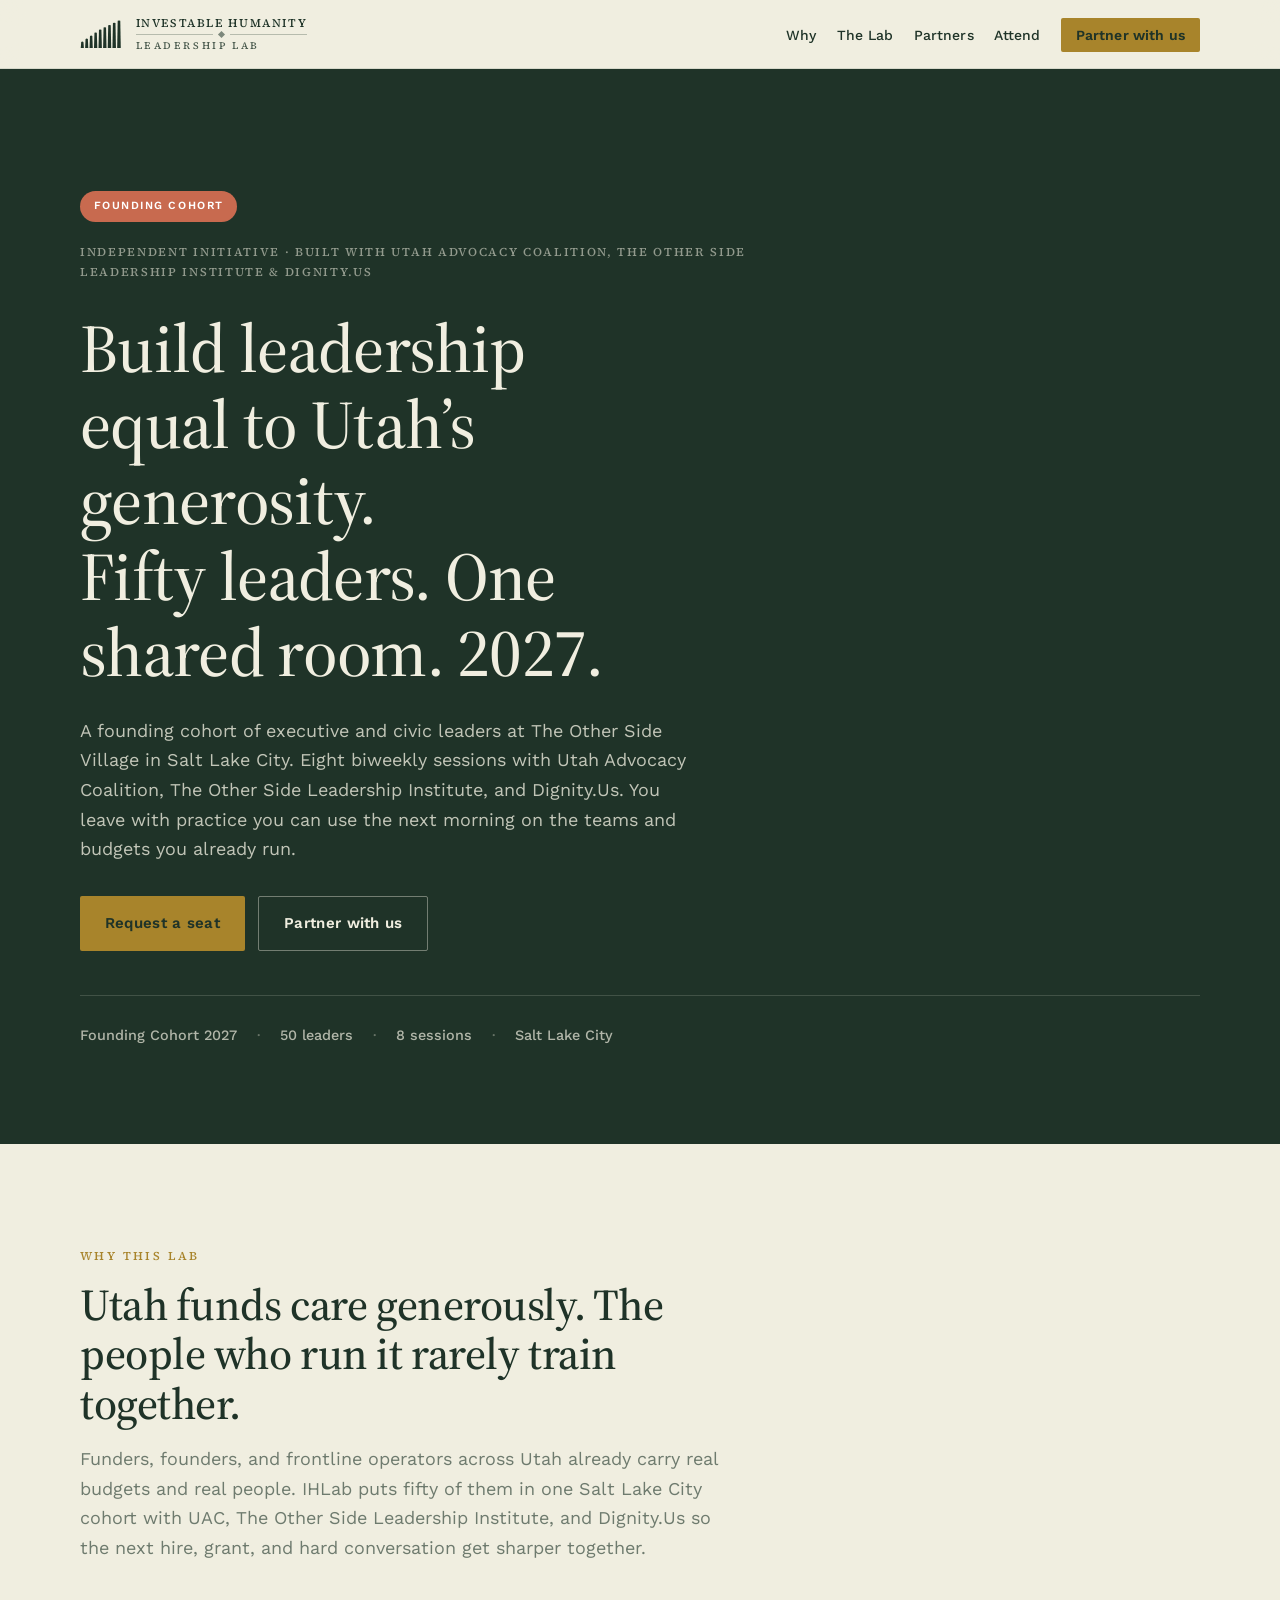
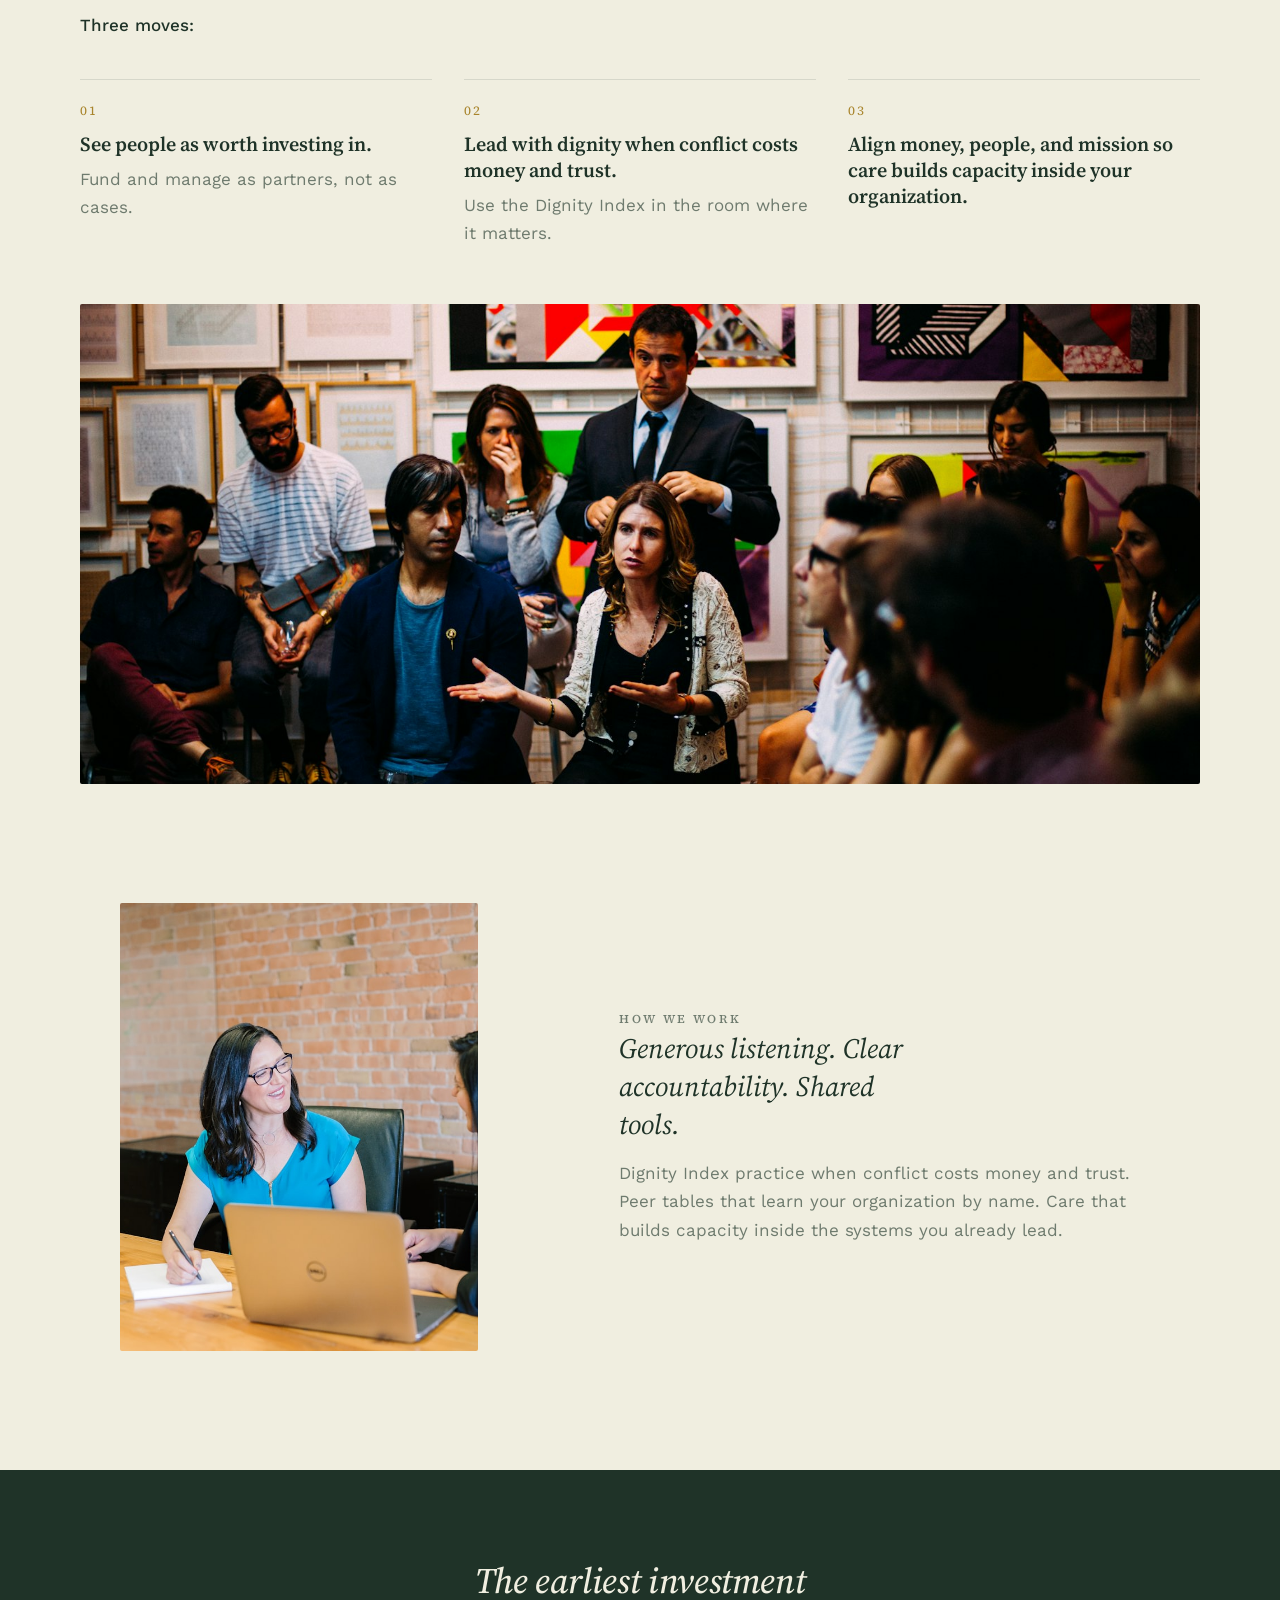
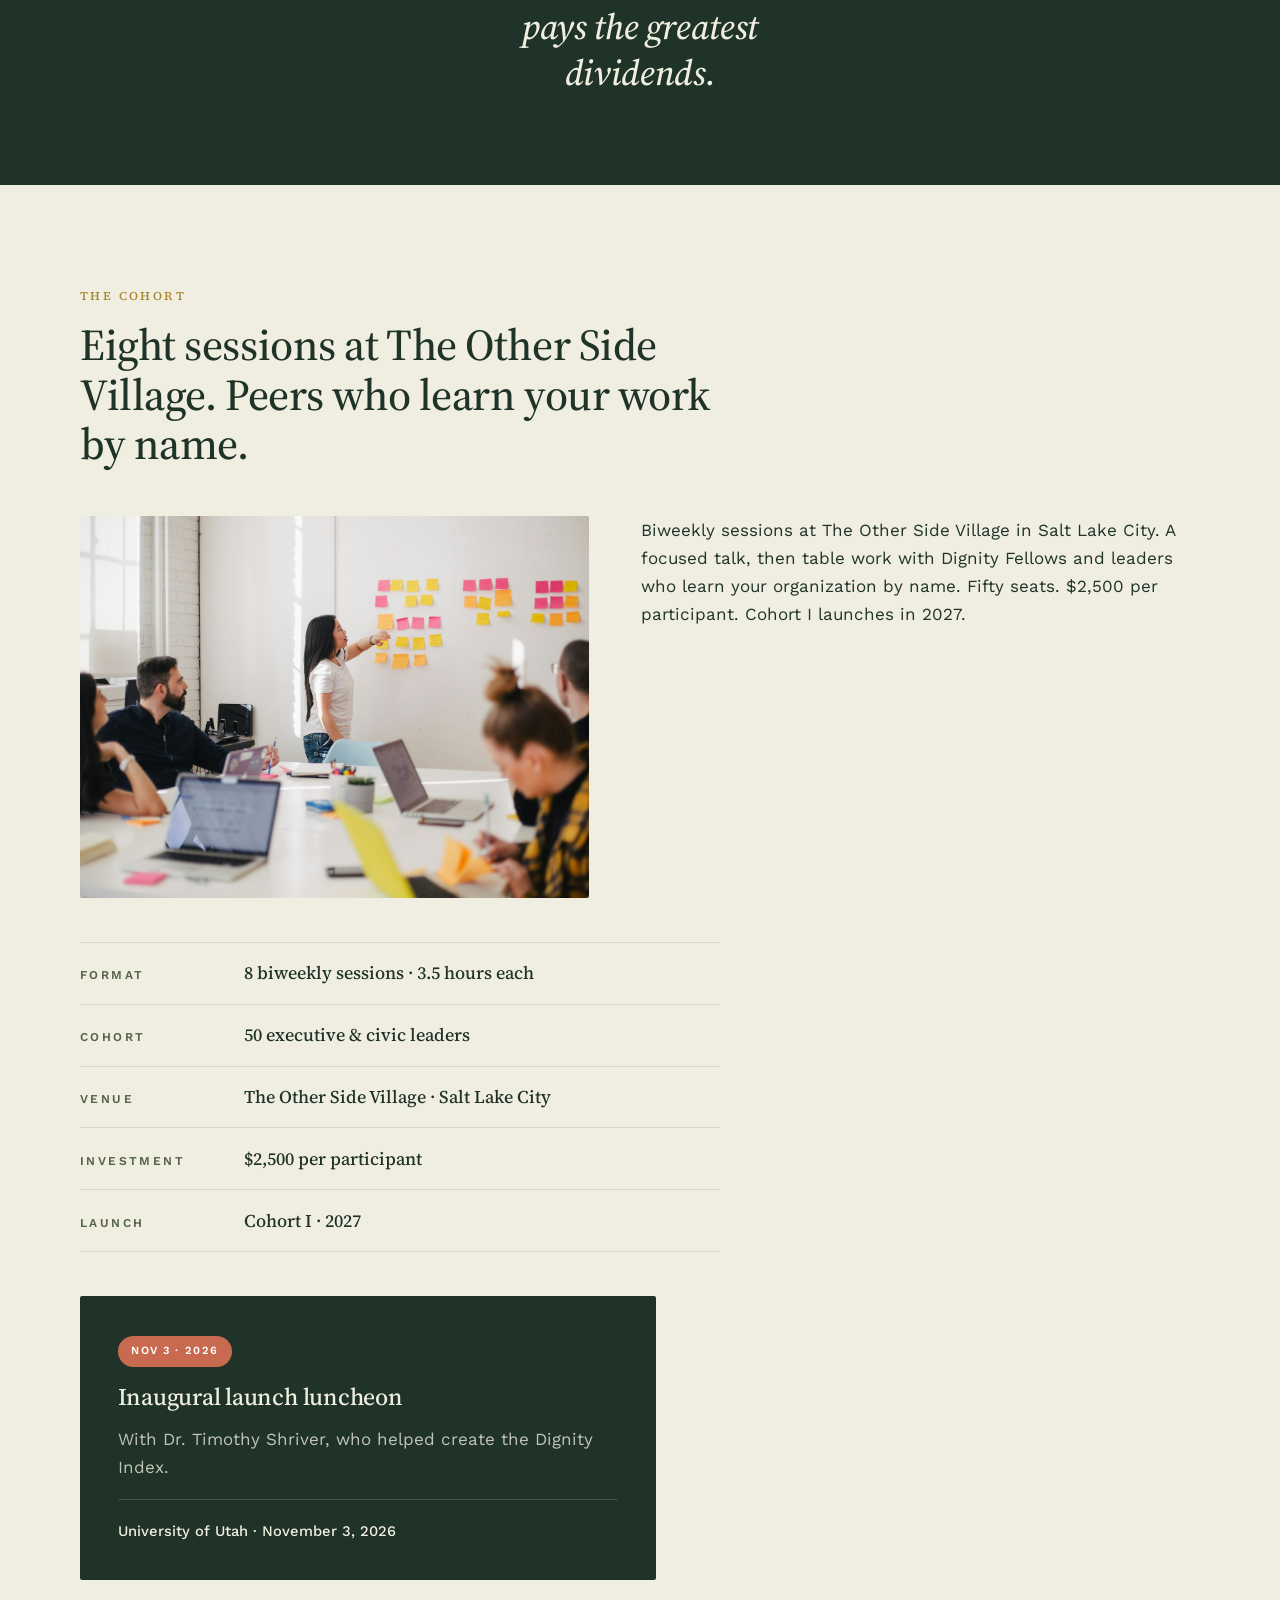
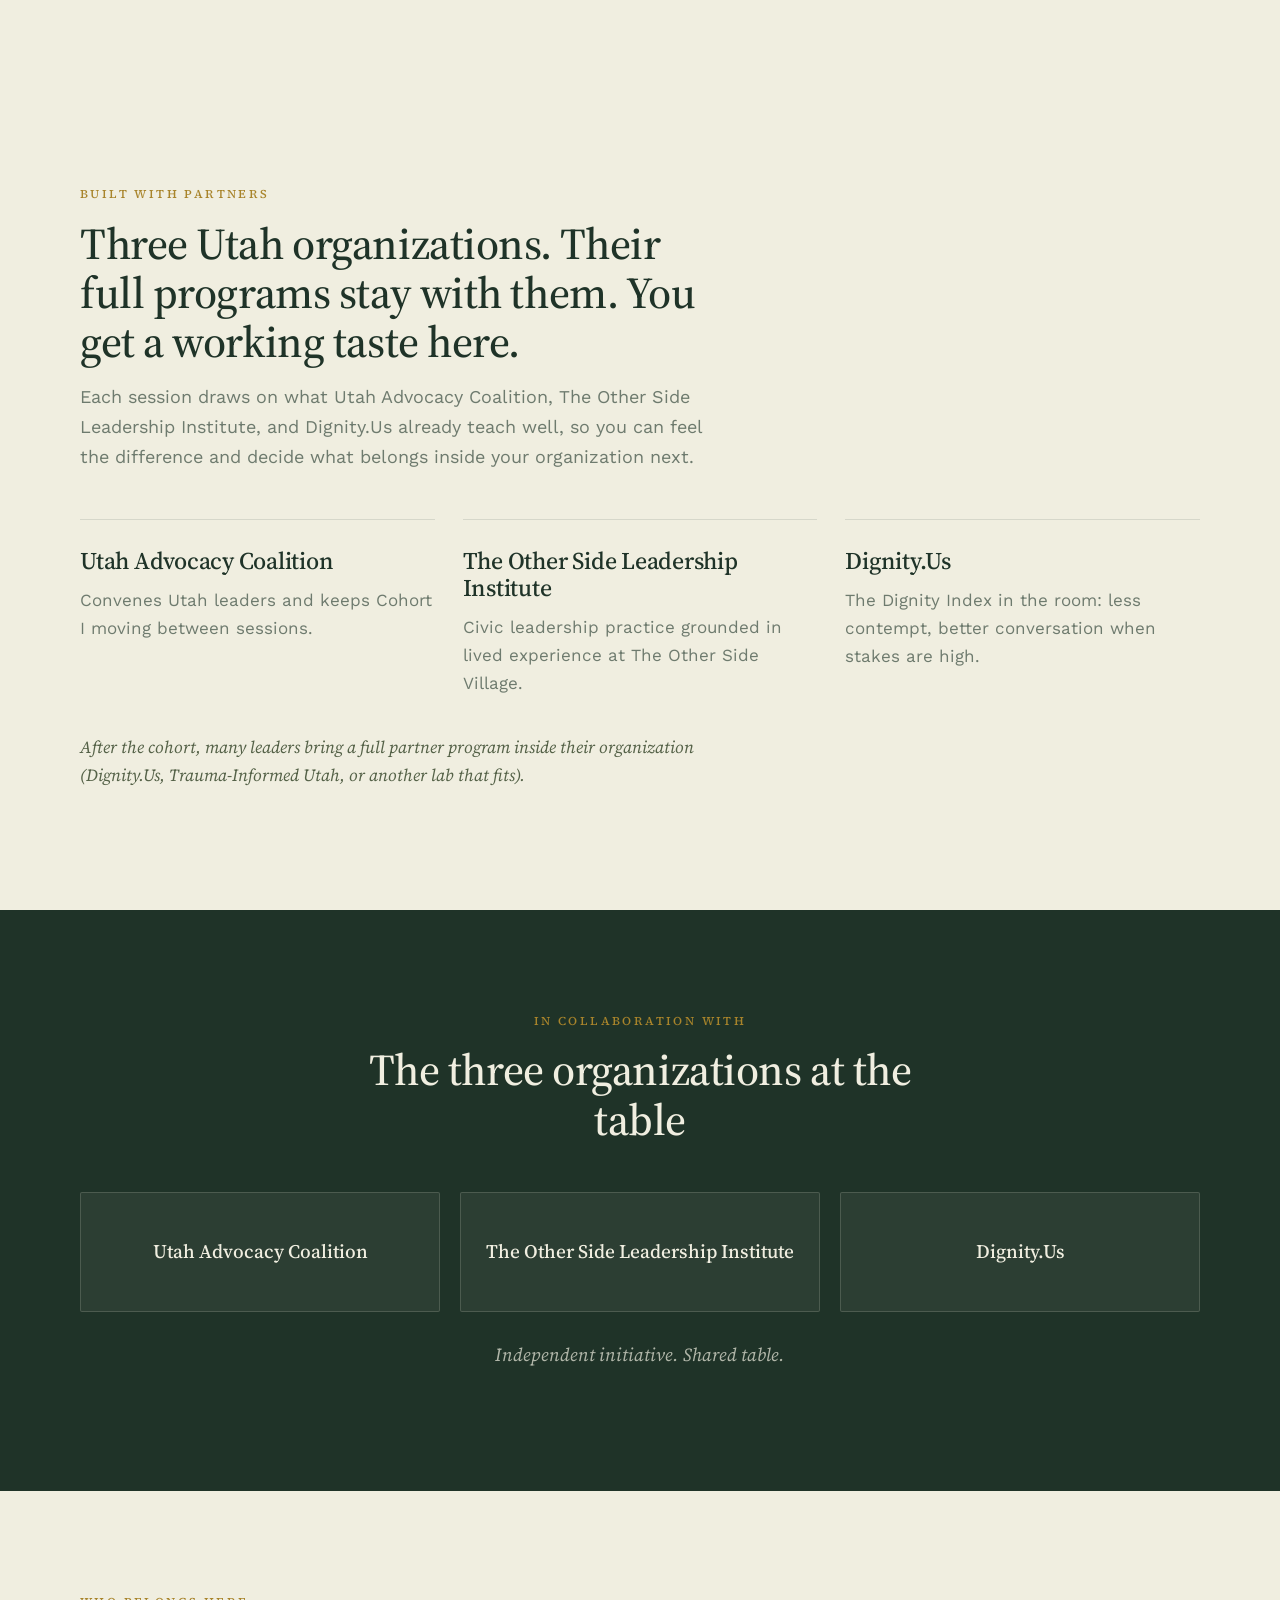
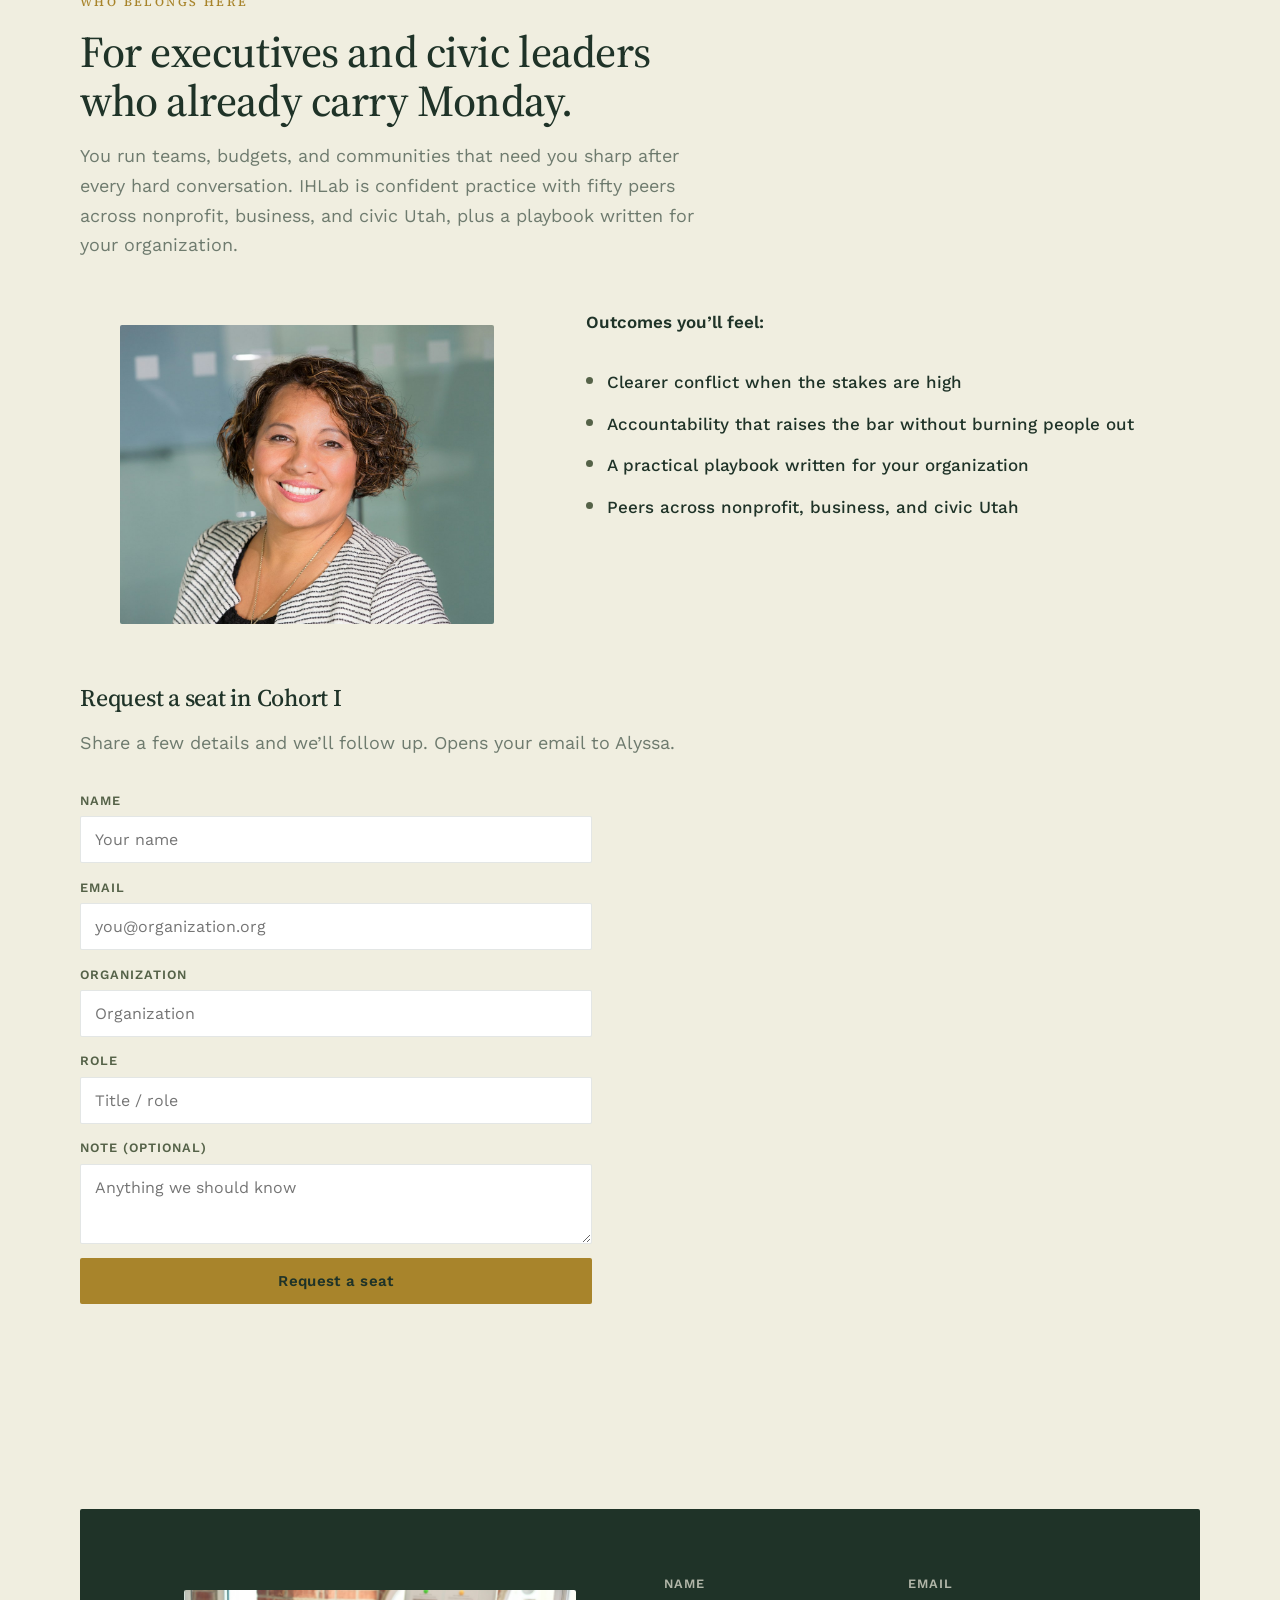
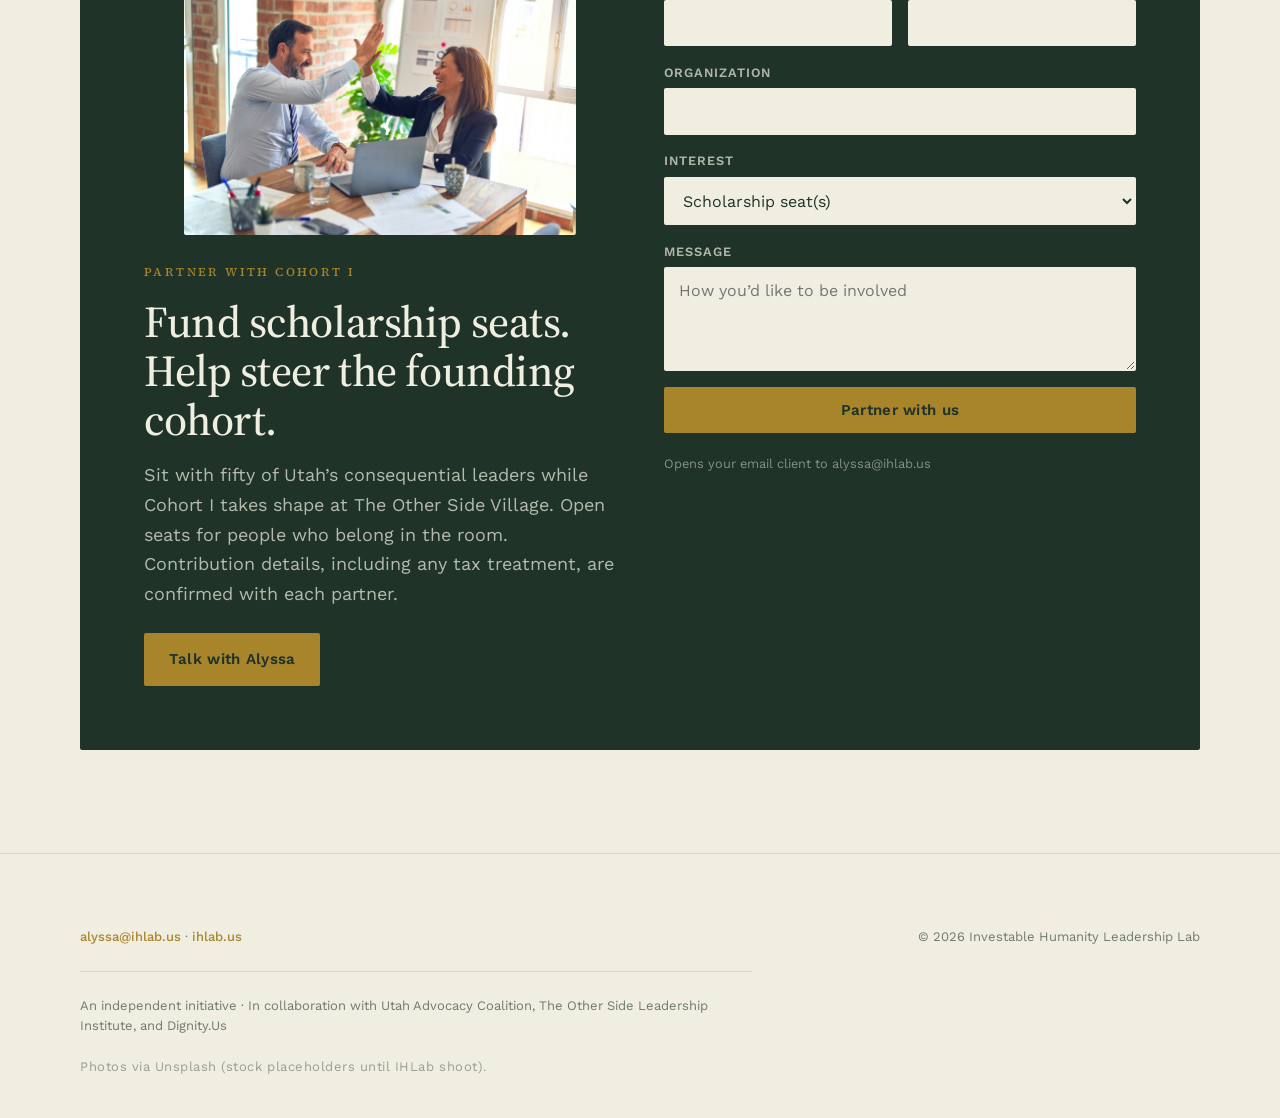
==== commit 39fe1e33: "IHLab v3.1: Final2 deep hero + Alyssa-visible headline pass Restore forest deep hero (Final2 weight," ====
--- a/index.html
+++ b/index.html
@@ -4,7 +4,7 @@
   <meta charset="utf-8" />
   <meta name="viewport" content="width=device-width, initial-scale=1" />
   <title>Investable Humanity Leadership Lab · IHLab</title>
-  <meta name="description" content="Investable Humanity Leadership Lab: fifty Utah executive and civic leaders, eight sessions at The Other Side Village, practicing dignity-centered leadership with UAC, TOSLI, and Dignity.Us." />
+  <meta name="description" content="IHLab gathers fifty Utah executive and civic leaders for eight sessions at The Other Side Village, practicing dignity-centered leadership with UAC, The Other Side Leadership Institute, and Dignity.Us." />
   <meta name="theme-color" content="#1F3328" />
   <link rel="preconnect" href="https://fonts.googleapis.com" />
   <link rel="preconnect" href="https://fonts.gstatic.com" crossorigin />
@@ -264,21 +264,21 @@
     .section-head h2 { margin-bottom: 1rem; }
     .section-head .lede { margin-bottom: 0; }
 
-    /* —— Hero (v3 ivory-led landing) —— */
+    /* —— Hero (Final2 deep pattern; forest instead of navy) —— */
     .hero {
       padding: clamp(4rem, 10vw, 7.5rem) 0 clamp(3.5rem, 8vw, 6rem);
-      background: var(--ivory);
-      color: var(--navy);
+      background: var(--navy);
+      color: var(--ivory);
     }
     .hero .badge { margin-bottom: 1.35rem; }
     .hero h1 {
-      color: var(--navy);
+      color: var(--ivory);
       margin-bottom: 1.5rem;
       max-width: 16ch;
     }
     .hero h1 .line2 { display: block; }
     .hero .lede {
-      color: var(--muted);
+      color: var(--muted-on-navy);
       max-width: 38rem;
     }
     .hero-eyebrow-row {
@@ -291,7 +291,7 @@
       font-weight: 500;
       letter-spacing: 0.14em;
       text-transform: uppercase;
-      color: rgba(31, 51, 40, 0.55);
+      color: rgba(240, 238, 224, 0.55);
       max-width: 42rem;
     }
     .hero-actions {
@@ -306,13 +306,13 @@
       align-items: center;
       gap: 0.65rem 1.25rem;
       padding-top: 1.75rem;
-      border-top: 1px solid var(--line);
+      border-top: 1px solid var(--line-on-navy);
       font-size: 0.9rem;
       font-weight: 500;
-      color: var(--muted);
+      color: rgba(240, 238, 224, 0.7);
     }
     .proof span { white-space: nowrap; }
-    .proof .dot { color: rgba(31, 51, 40, 0.35); }
+    .proof .dot { color: rgba(240, 238, 224, 0.35); }
 
     /* Why / moves */
     .moves {
@@ -836,18 +836,18 @@
   </header>
 
   <main id="top">
-    <!-- Hero: v3 ivory-led landing -->
+    <!-- Hero: Final2 deep pattern (forest) -->
     <section class="hero" aria-label="Introduction">
       <div class="wrap">
         <div class="hero-eyebrow-row">
           <span class="badge">Founding Cohort</span>
           <p class="hero-collab">Independent initiative · Built with Utah Advocacy Coalition, The Other Side Leadership Institute &amp; Dignity.Us</p>
         </div>
-        <h1>Utah has the heart.<span class="line2">It needs the infrastructure.</span></h1>
-        <p class="lede">Fifty executive and civic leaders in one Salt Lake City cohort. Eight sessions over four months at The Other Side Village. You practice leading people as partners, then take the tools back to the teams and budgets you already run.</p>
+        <h1>Build leadership equal to Utah’s generosity.<span class="line2">Fifty leaders. One shared room. 2027.</span></h1>
+        <p class="lede">A founding cohort of executive and civic leaders at The Other Side Village in Salt Lake City. Eight biweekly sessions with Utah Advocacy Coalition, The Other Side Leadership Institute, and Dignity.Us. You leave with practice you can use the next morning on the teams and budgets you already run.</p>
         <div class="hero-actions">
           <a class="btn btn-primary" href="#attend">Request a seat</a>
-          <a class="btn btn-ghost" href="#partner">Partner with us</a>
+          <a class="btn btn-ghost btn-on-dark" href="#partner">Partner with us</a>
         </div>
         <div class="proof" aria-label="Cohort at a glance">
           <span>Founding Cohort 2027</span>
@@ -865,9 +865,9 @@
     <section id="why" class="band-ivory">
       <div class="wrap">
         <div class="section-head">
-          <p class="section-label">Why now</p>
-          <h2>Utah already funds care. The leaders who run it rarely share a room.</h2>
-          <p class="lede">Funders, founders, and frontline operators in Utah are already doing hard work in parallel. IHLab puts fifty of them at one table with UAC, The Other Side Leadership Institute, and Dignity.Us so the next hire, grant, and hard conversation get sharper together.</p>
+          <p class="section-label">Why this lab</p>
+          <h2>Utah funds care generously. The people who run it rarely train together.</h2>
+          <p class="lede">Funders, founders, and frontline operators across Utah already carry real budgets and real people. IHLab puts fifty of them in one Salt Lake City cohort with UAC, The Other Side Leadership Institute, and Dignity.Us so the next hire, grant, and hard conversation get sharper together.</p>
         </div>
         <p style="margin-bottom:0;font-weight:500;">Three moves:</p>
         <ol class="moves">
@@ -900,9 +900,9 @@
             <img src="assets/photos/listening.jpg" alt="Two professionals in an attentive one-on-one conversation" width="800" height="1000" loading="lazy" decoding="async" />
           </figure>
           <div class="split-copy">
-            <p class="section-label">In the room</p>
-            <p class="human-line">The work starts when someone is actually heard.</p>
-            <p>Clearer conflict. Accountability that raises the bar. Care that builds capacity.</p>
+            <p class="section-label">How we work</p>
+            <p class="human-line">Generous listening. Clear accountability. Shared tools.</p>
+            <p>Dignity Index practice when conflict costs money and trust. Peer tables that learn your organization by name. Care that builds capacity inside the systems you already lead.</p>
           </div>
         </div>
       </div>
@@ -919,8 +919,8 @@
     <section id="lab" class="band-ivory">
       <div class="wrap">
         <div class="section-head">
-          <p class="section-label">The Lab</p>
-          <h2>Eight sessions. Named peers. Tools you use the next morning.</h2>
+          <p class="section-label">The cohort</p>
+          <h2>Eight sessions at The Other Side Village. Peers who learn your work by name.</h2>
         </div>
         <div class="lab-grid">
           <figure class="lab-photo">
@@ -966,9 +966,9 @@
     <section id="sampler" class="band-ivory">
       <div class="wrap">
         <div class="section-head">
-          <p class="section-label">What’s in the room</p>
-          <h2>Three partners. Full programs stay with them. You get a working taste here.</h2>
-          <p class="lede">Each session borrows what UAC, TOSLI, and Dignity.Us already do well, so you can feel the difference and decide what belongs inside your organization next.</p>
+          <p class="section-label">Built with partners</p>
+          <h2>Three Utah organizations. Their full programs stay with them. You get a working taste here.</h2>
+          <p class="lede">Each session draws on what Utah Advocacy Coalition, The Other Side Leadership Institute, and Dignity.Us already teach well, so you can feel the difference and decide what belongs inside your organization next.</p>
         </div>
         <div class="sampler-grid">
           <article class="card">
@@ -993,7 +993,7 @@
       <div class="wrap">
         <div class="section-head" style="text-align:center;margin-inline:auto;">
           <p class="section-label">In collaboration with</p>
-          <h2>Collaborating Partners</h2>
+          <h2>The three organizations at the table</h2>
         </div>
         <ul class="partners-list">
           <li class="partner-item"><strong><a href="https://utahadvocacy.org" target="_blank" rel="noopener noreferrer">Utah Advocacy Coalition</a></strong></li>
@@ -1008,9 +1008,9 @@
     <section id="attend" class="band-ivory">
       <div class="wrap">
         <div class="section-head">
-          <p class="section-label">Who this is for</p>
-          <h2>For leaders who already carry other people’s outcomes.</h2>
-          <p class="lede">You run teams, budgets, and communities that need you sharp on Monday. IHLab is practice with fifty peers across nonprofit, business, and civic Utah, plus a playbook written for your organization.</p>
+          <p class="section-label">Who belongs here</p>
+          <h2>For executives and civic leaders who already carry Monday.</h2>
+          <p class="lede">You run teams, budgets, and communities that need you sharp after every hard conversation. IHLab is confident practice with fifty peers across nonprofit, business, and civic Utah, plus a playbook written for your organization.</p>
         </div>
         <div class="attend-split">
           <figure class="attend-photo">
@@ -1060,9 +1060,9 @@
               <figure class="partner-visual">
                 <img src="assets/photos/duo-light.jpg" alt="Partnership high-five moment between two collaborators" width="800" height="500" loading="lazy" decoding="async" />
               </figure>
-              <p class="section-label">Sit at the table</p>
-              <h2>Invest in the people who will carry this work.</h2>
-              <p class="lede">Sit with fifty of Utah’s consequential leaders while Cohort I takes shape. Fund scholarship seats. Help steer the table. Contribution details, including any tax treatment, are confirmed with each partner.</p>
+              <p class="section-label">Partner with Cohort I</p>
+              <h2>Fund scholarship seats. Help steer the founding cohort.</h2>
+              <p class="lede">Sit with fifty of Utah’s consequential leaders while Cohort I takes shape at The Other Side Village. Open seats for people who belong in the room. Contribution details, including any tax treatment, are confirmed with each partner.</p>
               <p style="margin:1.5rem 0 0;"><a class="btn btn-primary" href="mailto:alyssa@ihlab.us?subject=IHLab%20partnership%20inquiry">Talk with Alyssa</a></p>
             </div>
             <form class="form" action="mailto:alyssa@ihlab.us" method="get" enctype="text/plain" id="partner-form">
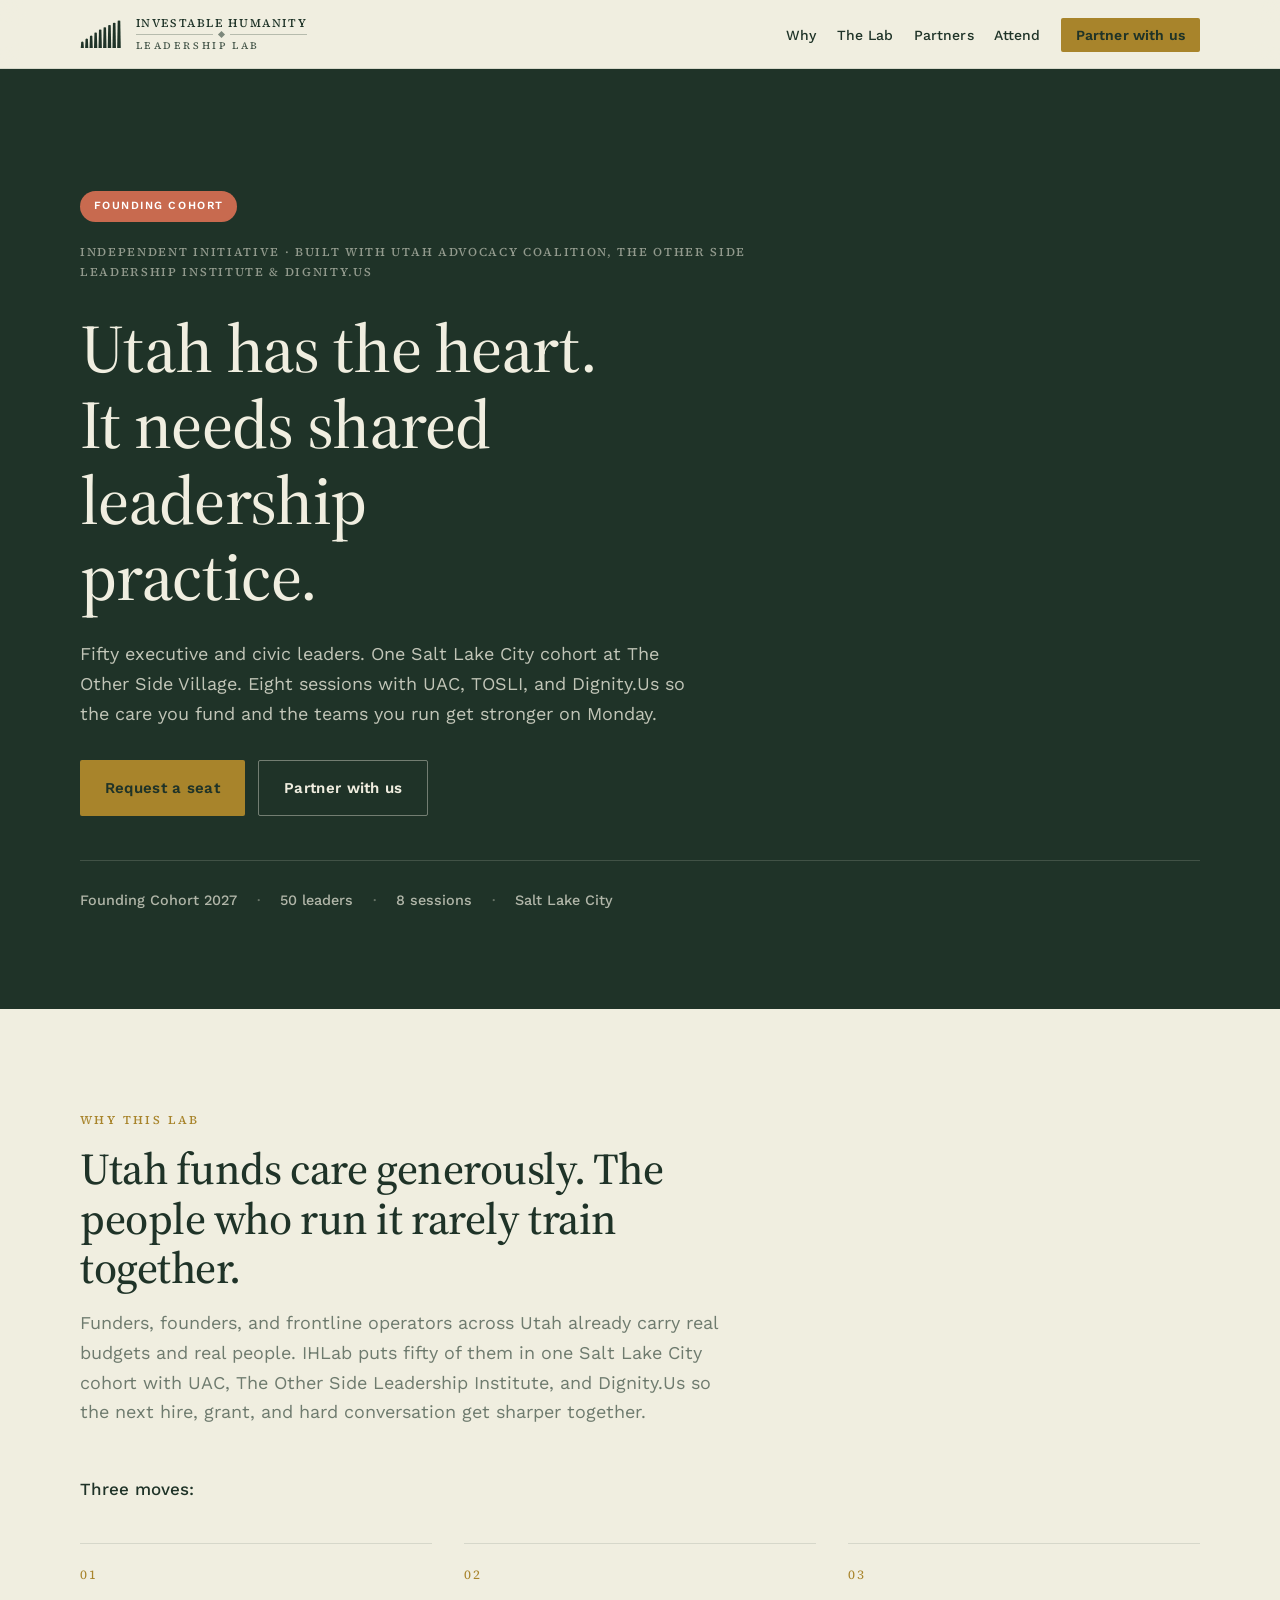
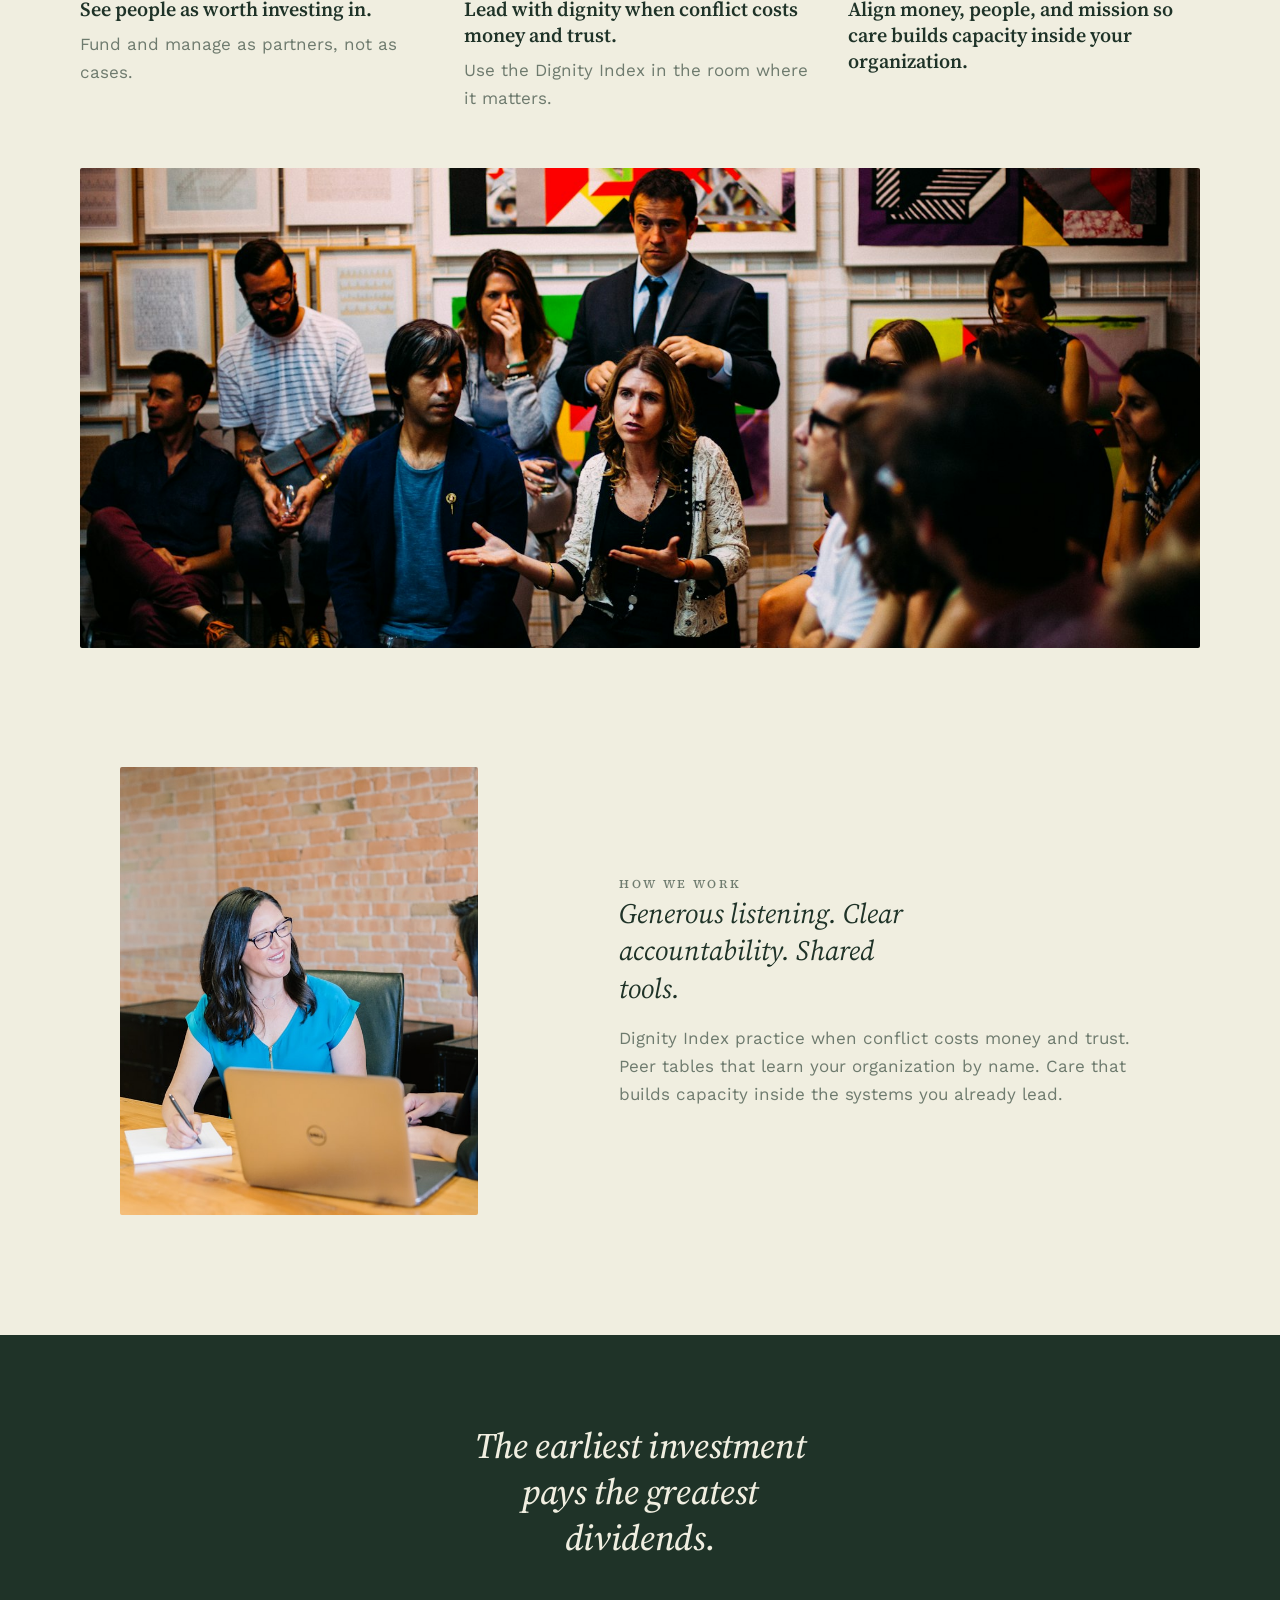
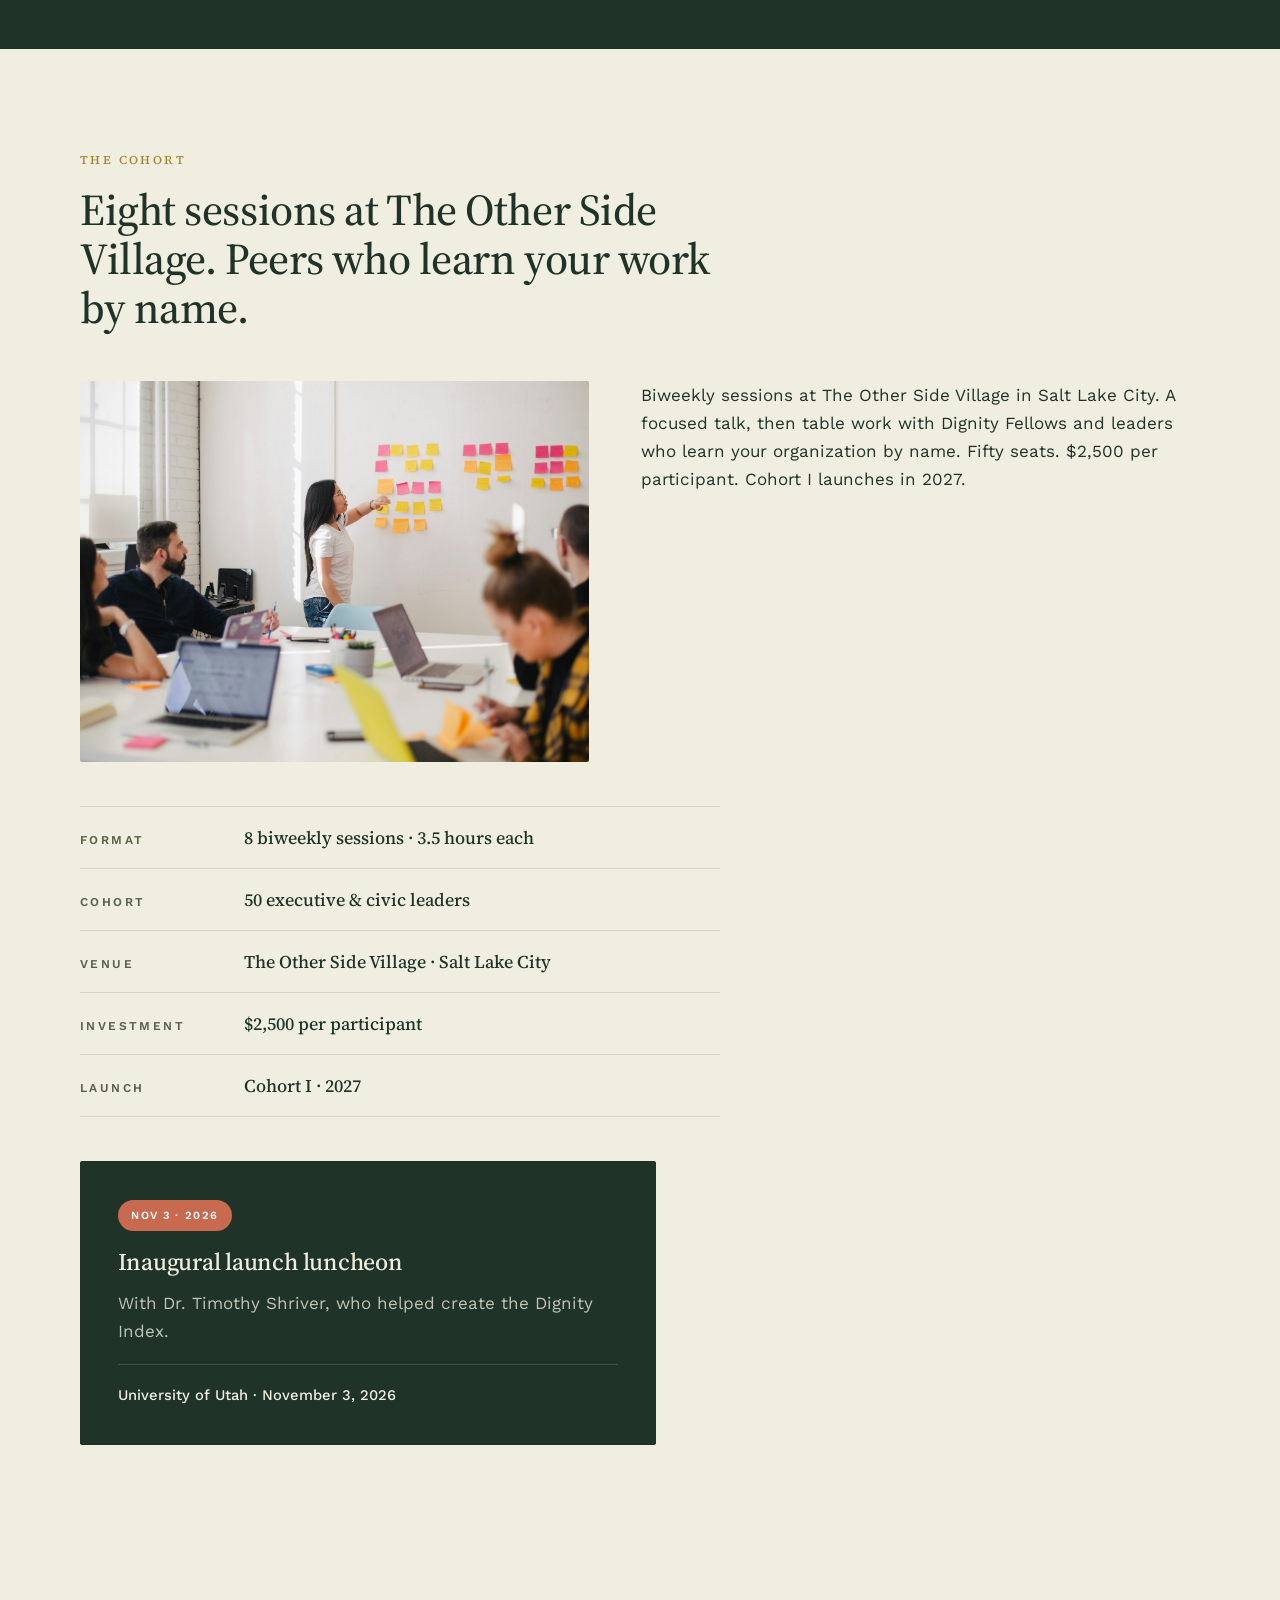
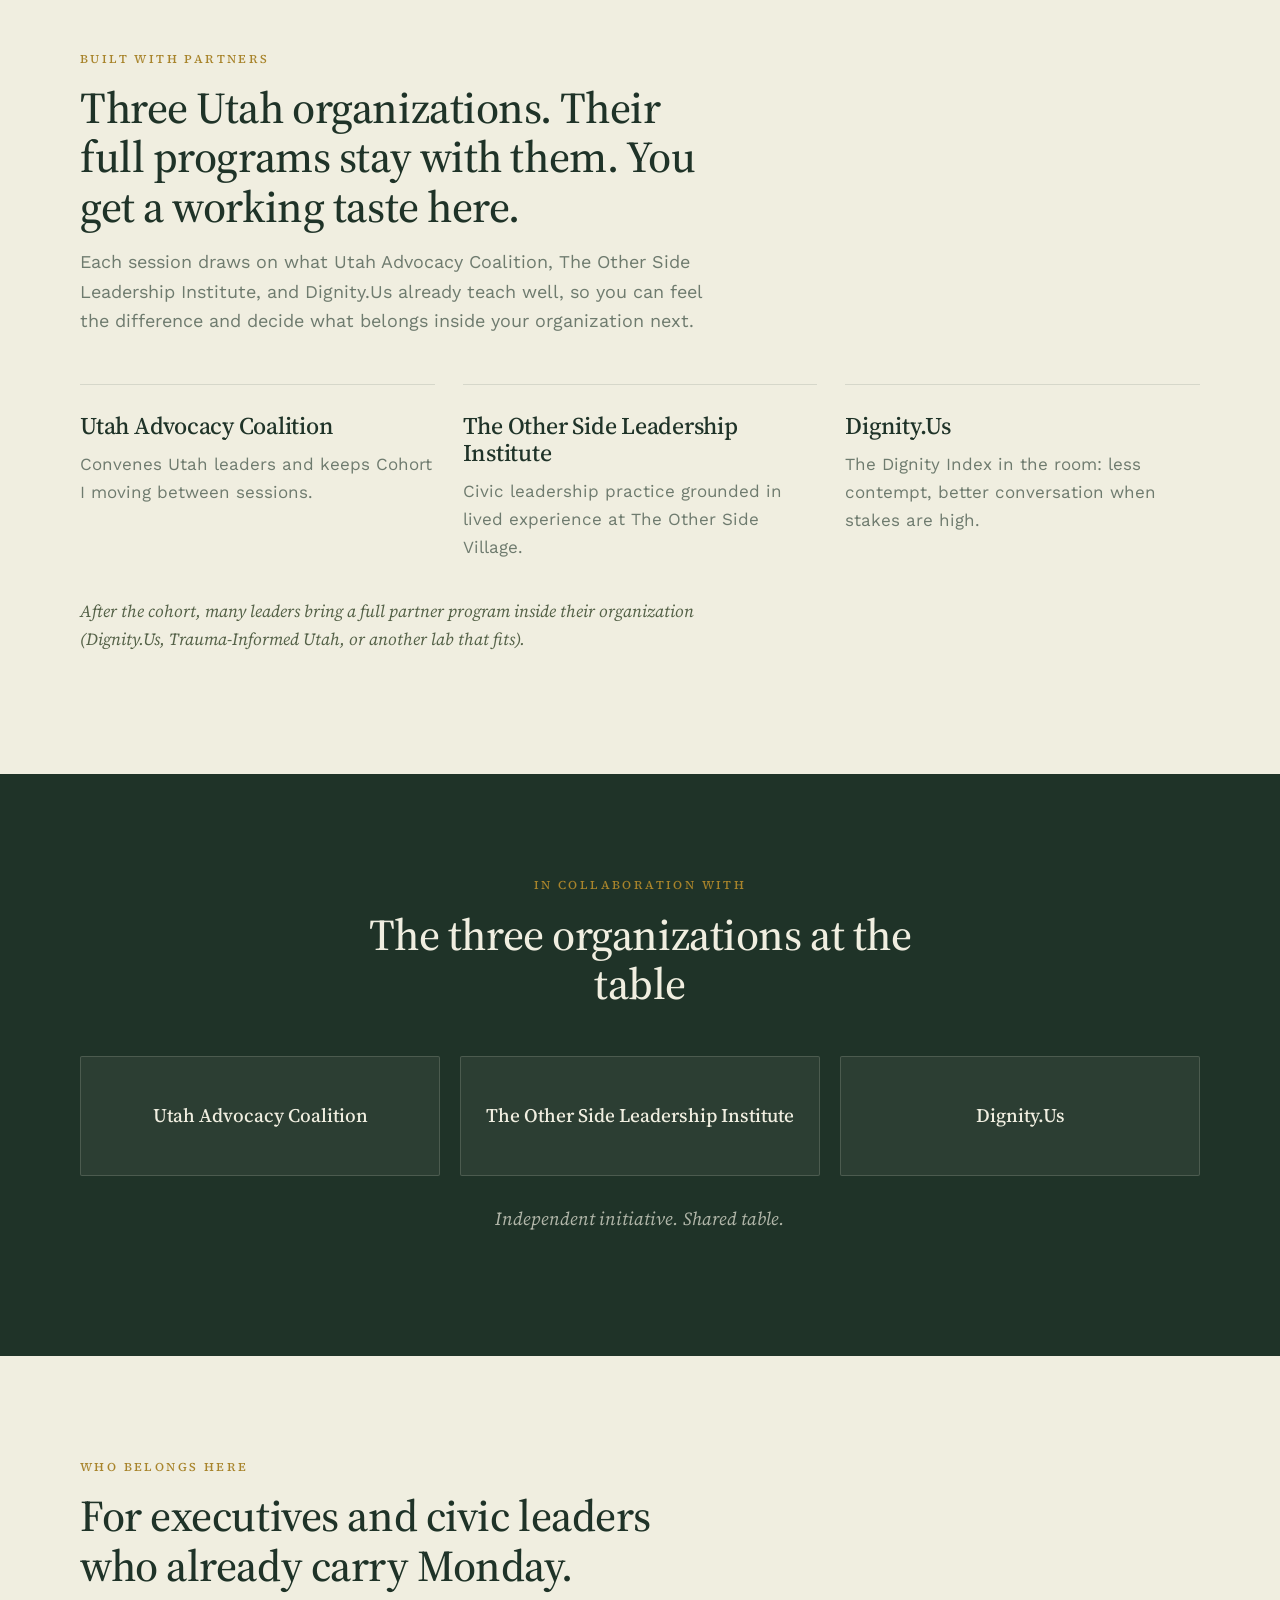
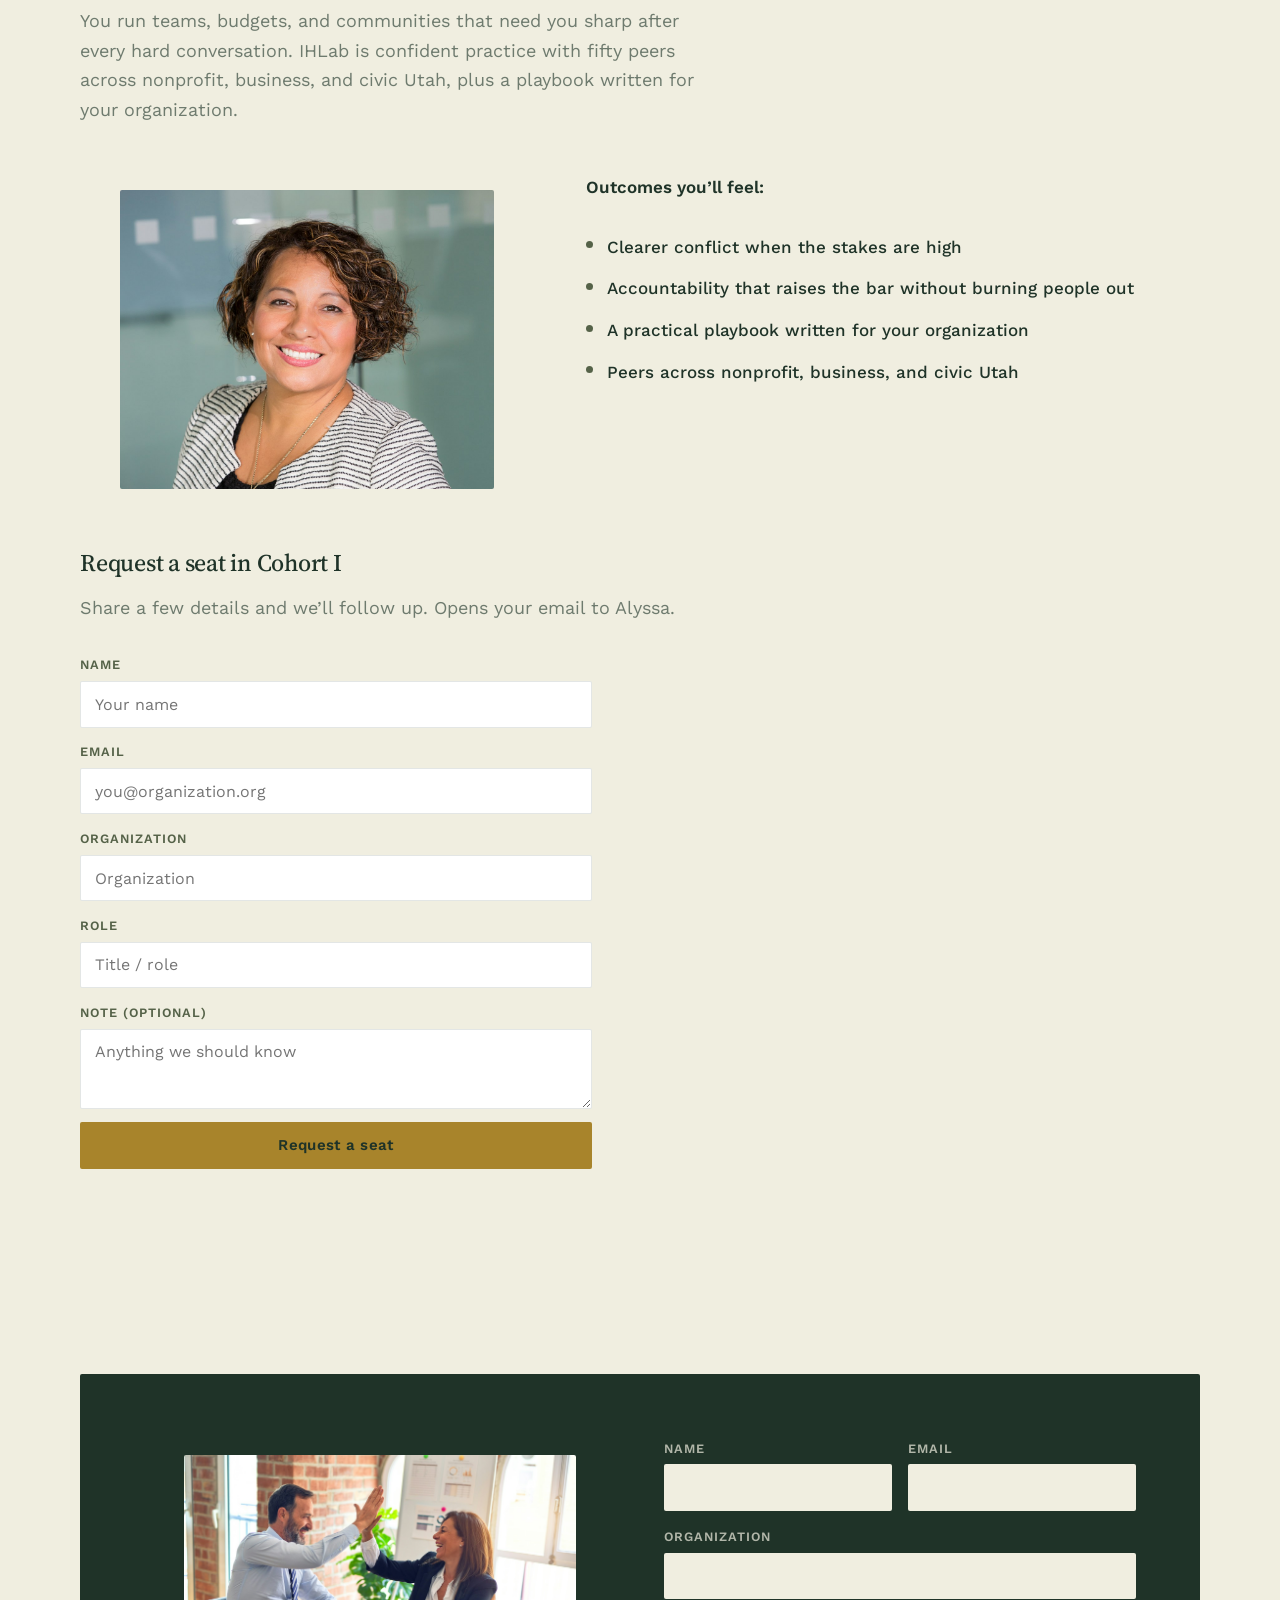
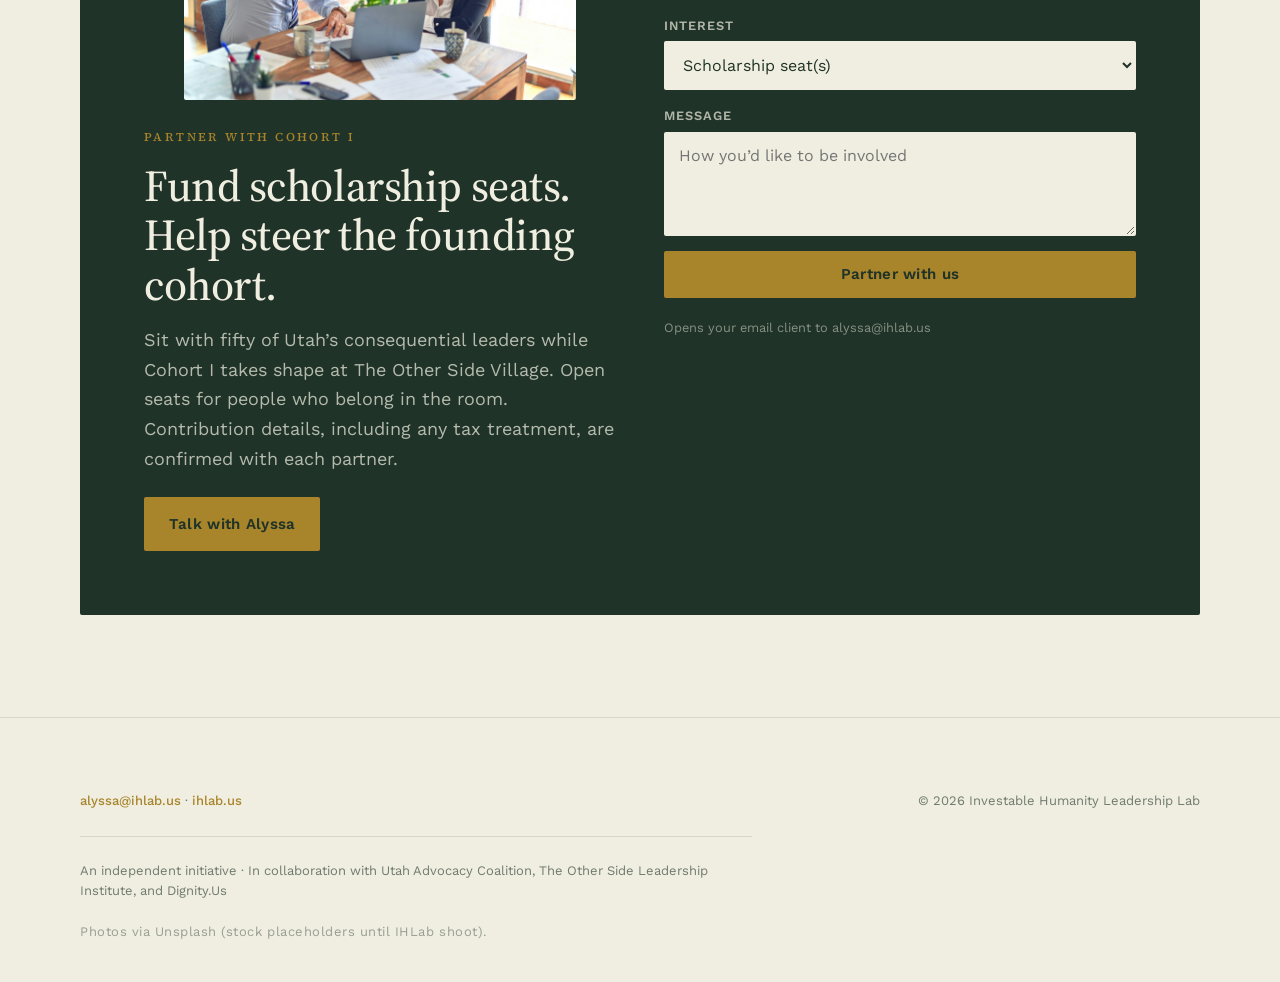
==== commit 83a5edcc: "IHLab: hero option A — shared leadership practice Keep Utah has the heart spine; sharpen second line" ====
--- a/index.html
+++ b/index.html
@@ -843,8 +843,8 @@
           <span class="badge">Founding Cohort</span>
           <p class="hero-collab">Independent initiative · Built with Utah Advocacy Coalition, The Other Side Leadership Institute &amp; Dignity.Us</p>
         </div>
-        <h1>Build leadership equal to Utah’s generosity.<span class="line2">Fifty leaders. One shared room. 2027.</span></h1>
-        <p class="lede">A founding cohort of executive and civic leaders at The Other Side Village in Salt Lake City. Eight biweekly sessions with Utah Advocacy Coalition, The Other Side Leadership Institute, and Dignity.Us. You leave with practice you can use the next morning on the teams and budgets you already run.</p>
+        <h1>Utah has the heart.<span class="line2">It needs shared leadership practice.</span></h1>
+        <p class="lede">Fifty executive and civic leaders. One Salt Lake City cohort at The Other Side Village. Eight sessions with UAC, TOSLI, and Dignity.Us so the care you fund and the teams you run get stronger on Monday.</p>
         <div class="hero-actions">
           <a class="btn btn-primary" href="#attend">Request a seat</a>
           <a class="btn btn-ghost btn-on-dark" href="#partner">Partner with us</a>
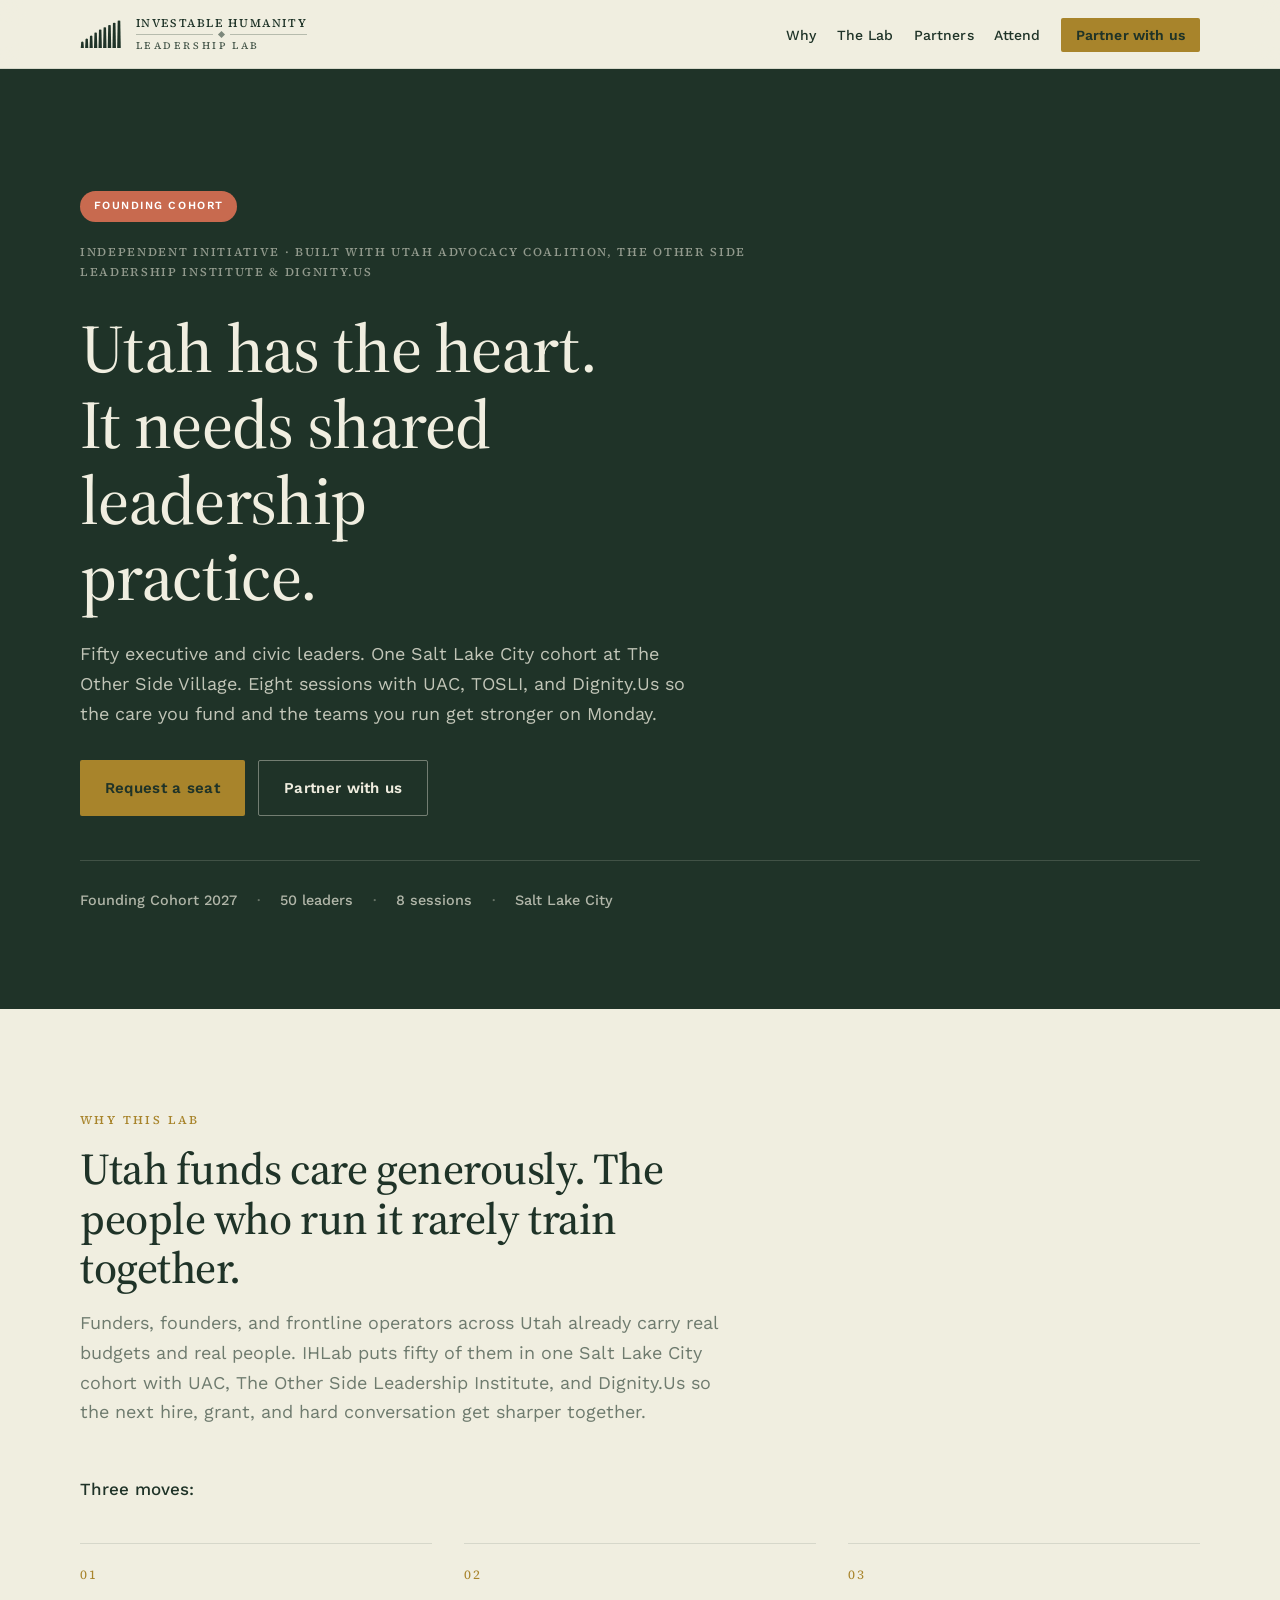
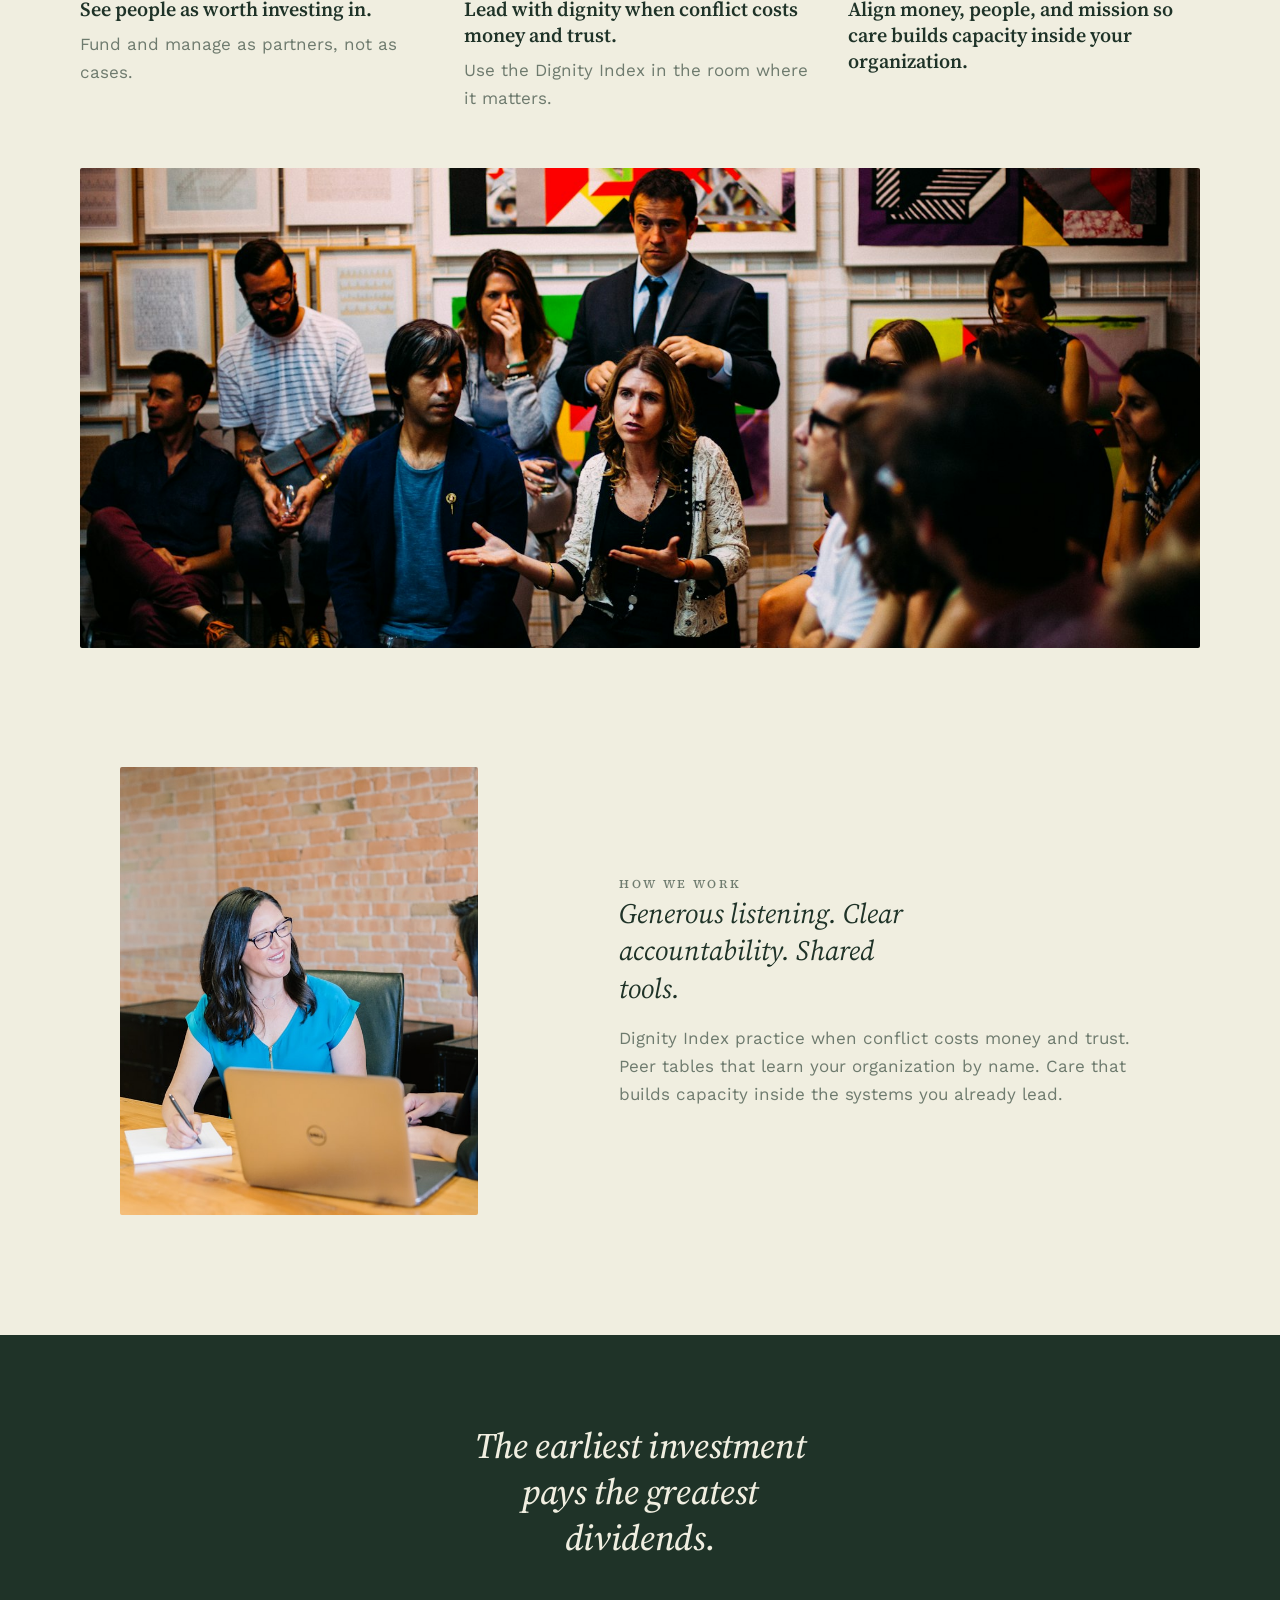
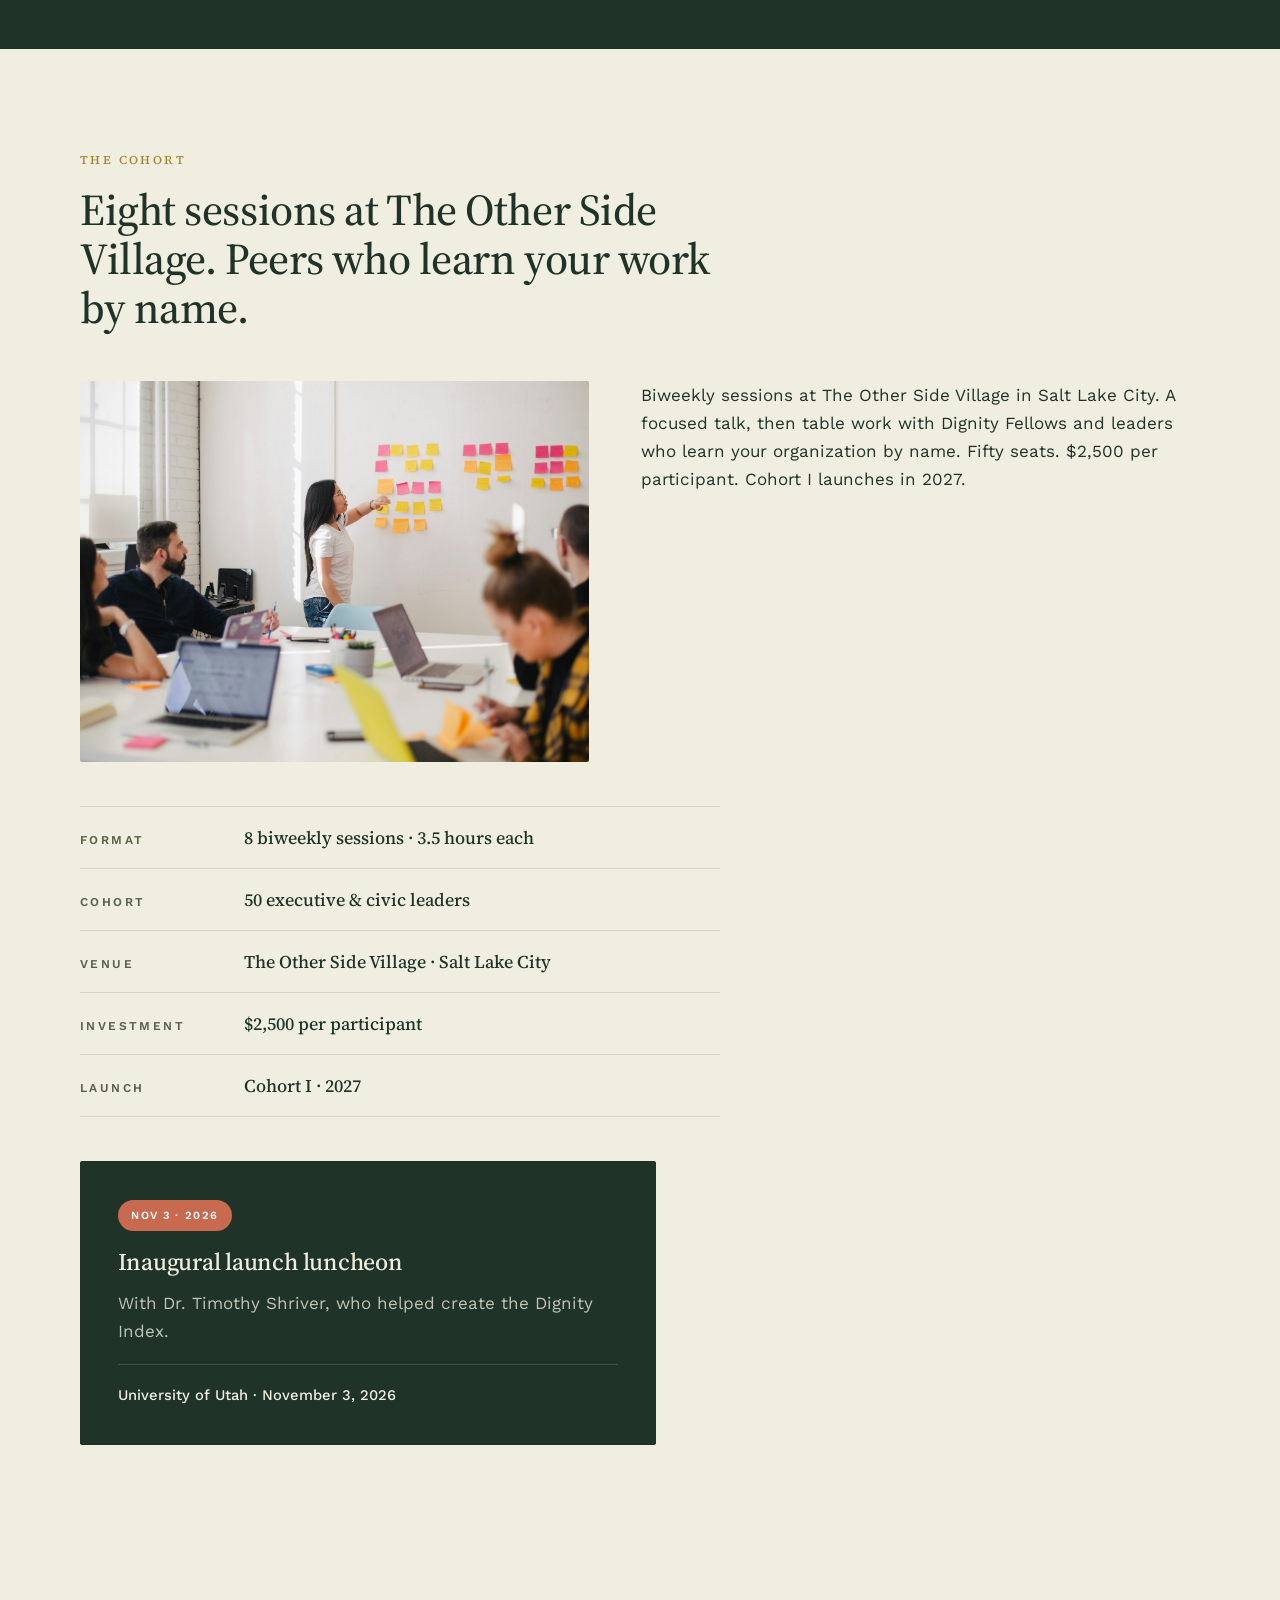
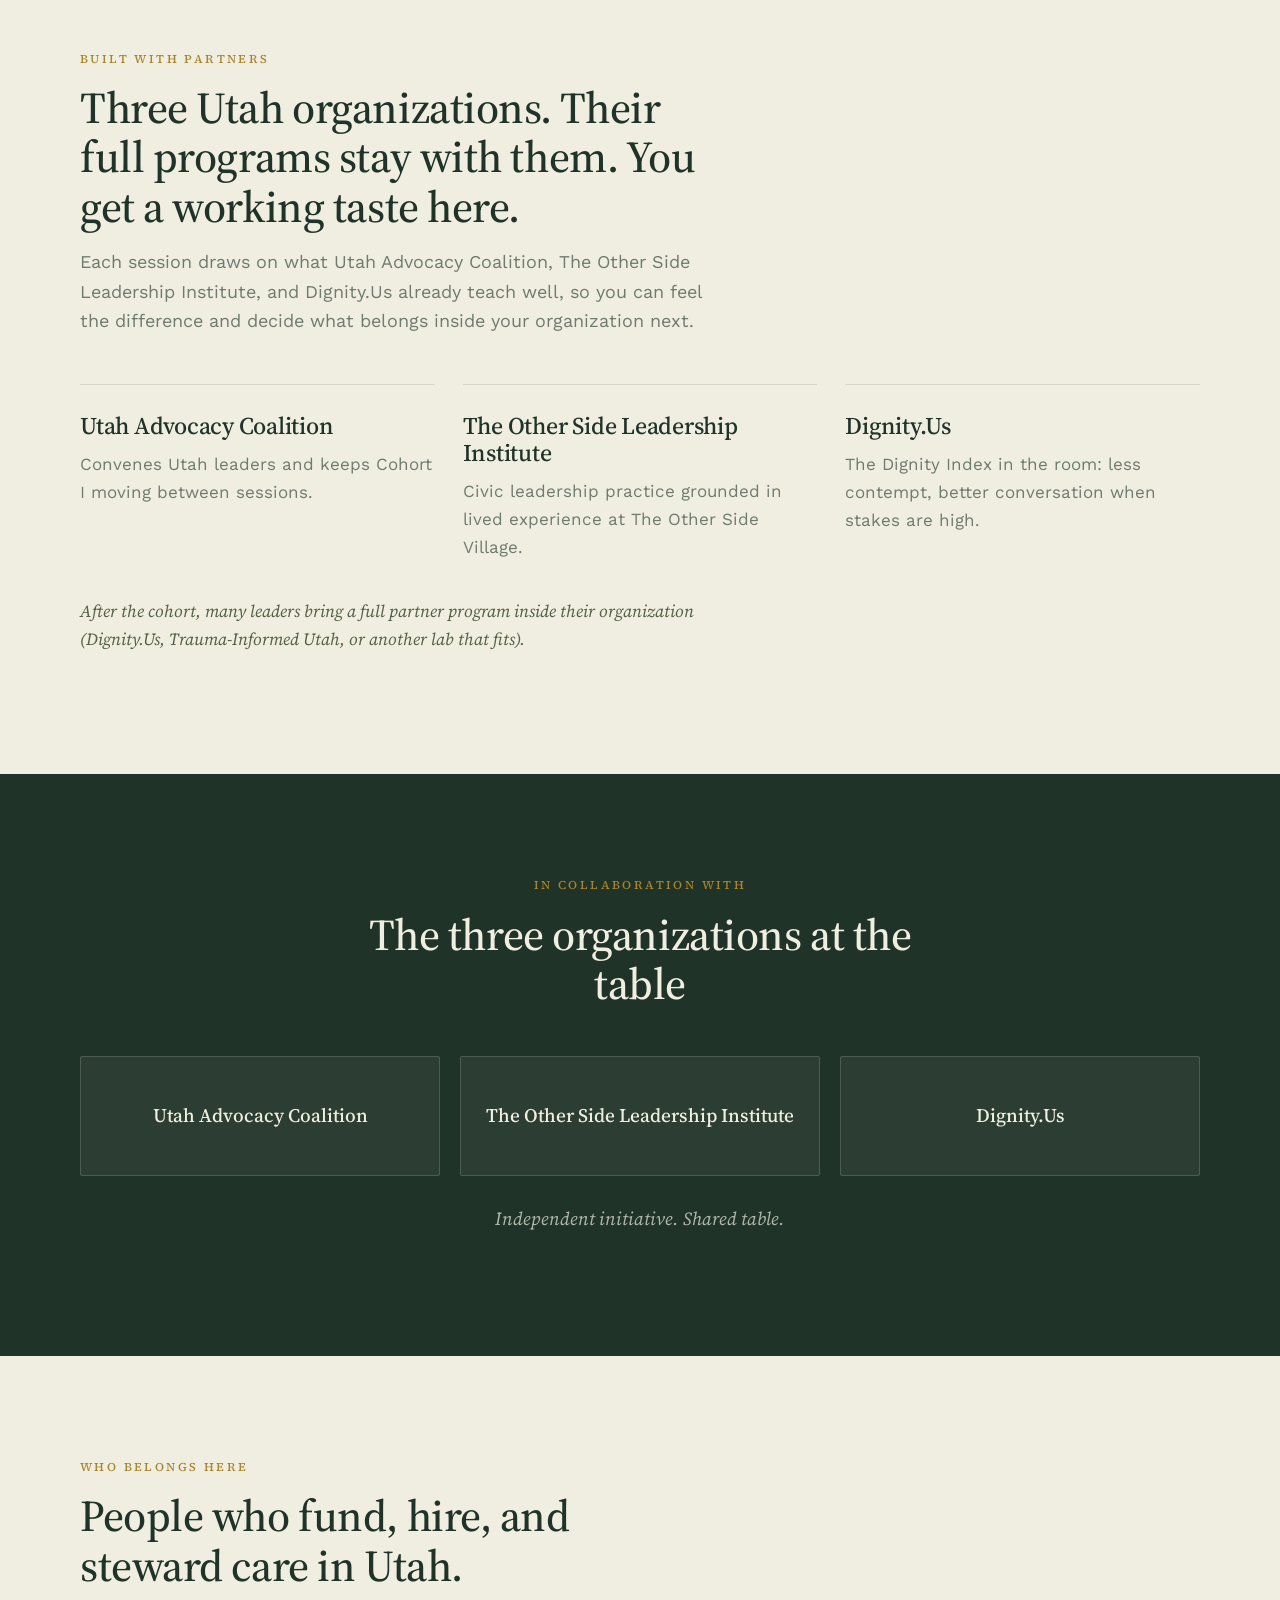
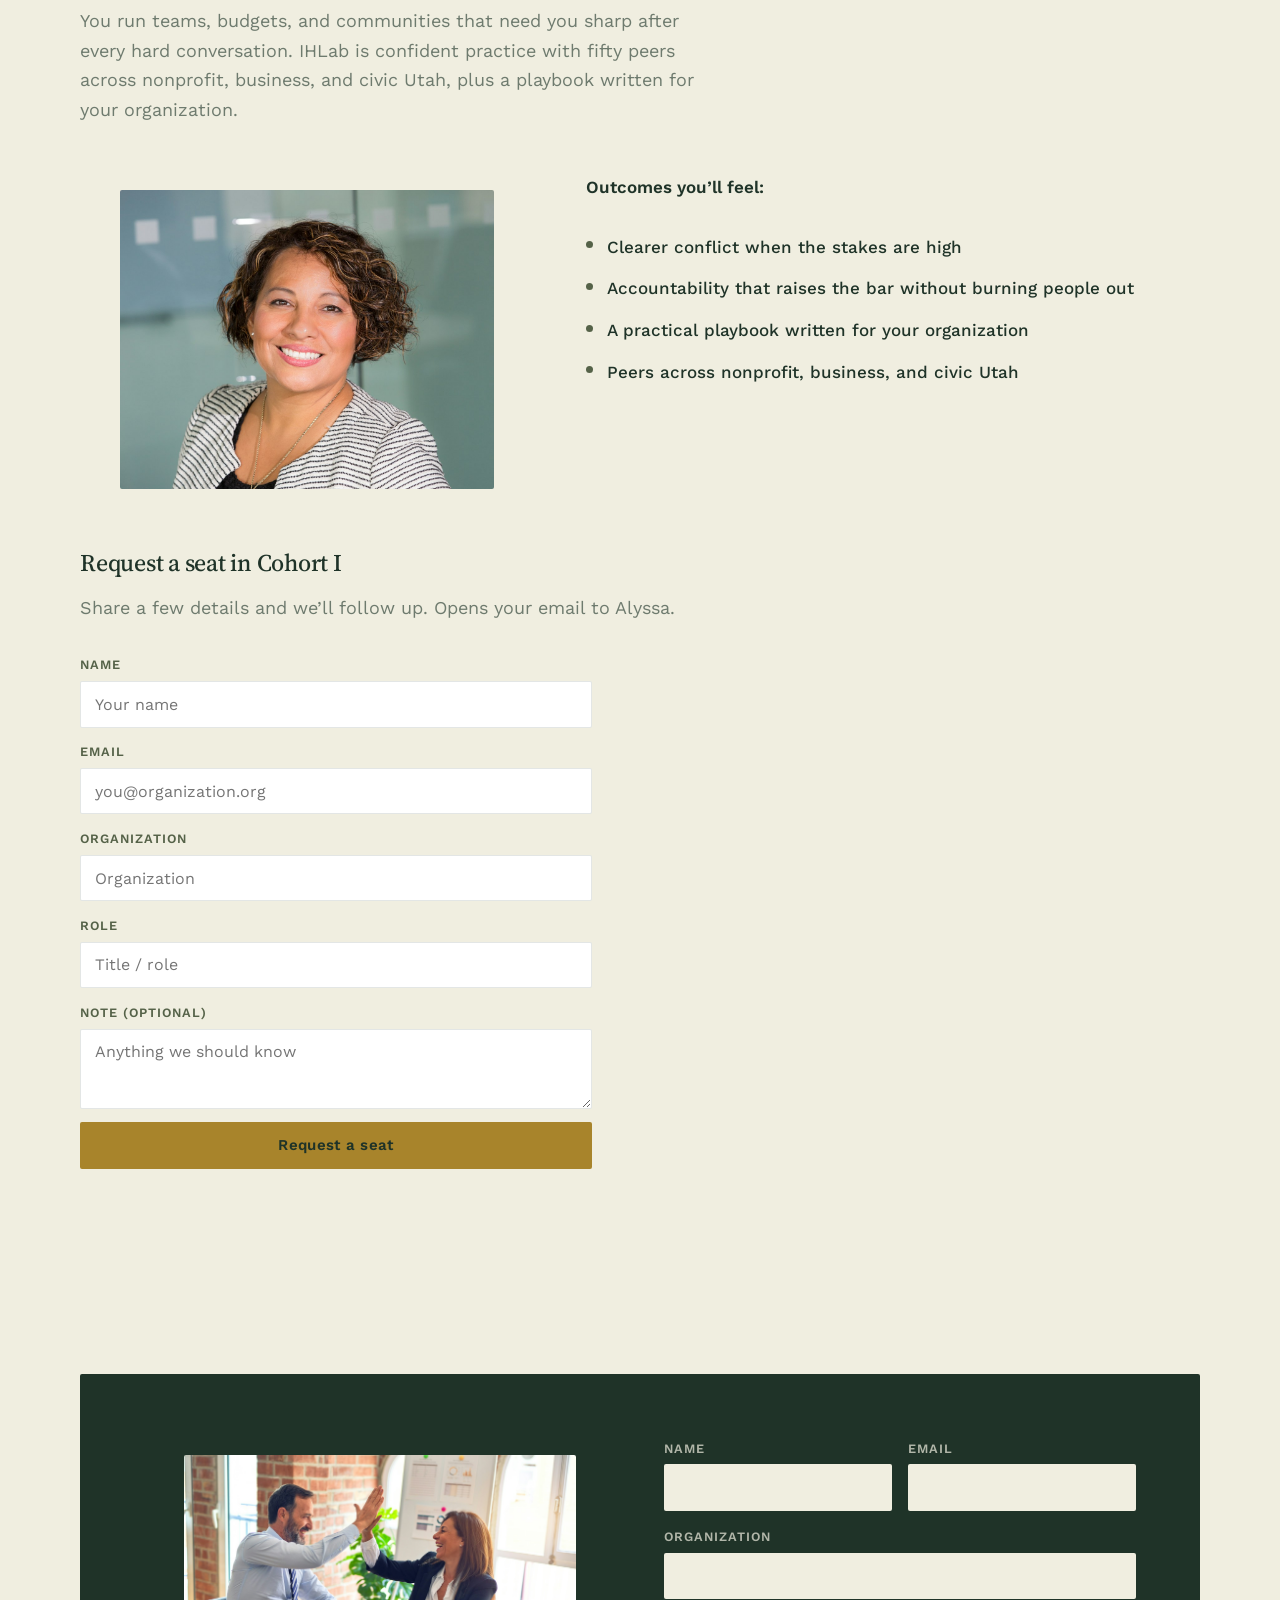
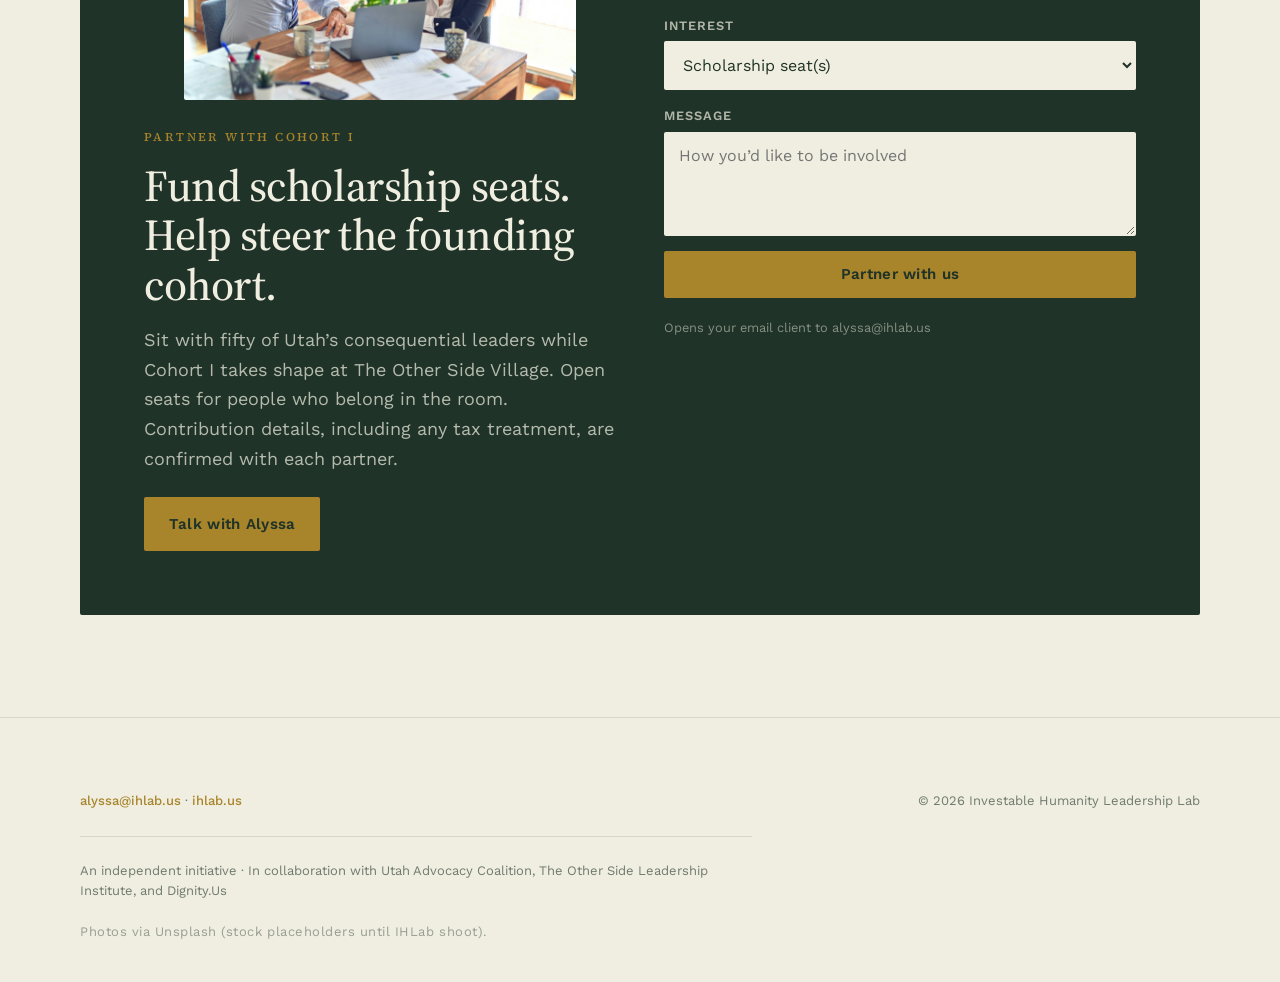
==== commit 77ab18b1: "IHLab: Attend headline — who belongs here People who fund, hire, and steward care in Utah." ====
--- a/index.html
+++ b/index.html
@@ -1009,7 +1009,7 @@
       <div class="wrap">
         <div class="section-head">
           <p class="section-label">Who belongs here</p>
-          <h2>For executives and civic leaders who already carry Monday.</h2>
+          <h2>People who fund, hire, and steward care in Utah.</h2>
           <p class="lede">You run teams, budgets, and communities that need you sharp after every hard conversation. IHLab is confident practice with fifty peers across nonprofit, business, and civic Utah, plus a playbook written for your organization.</p>
         </div>
         <div class="attend-split">
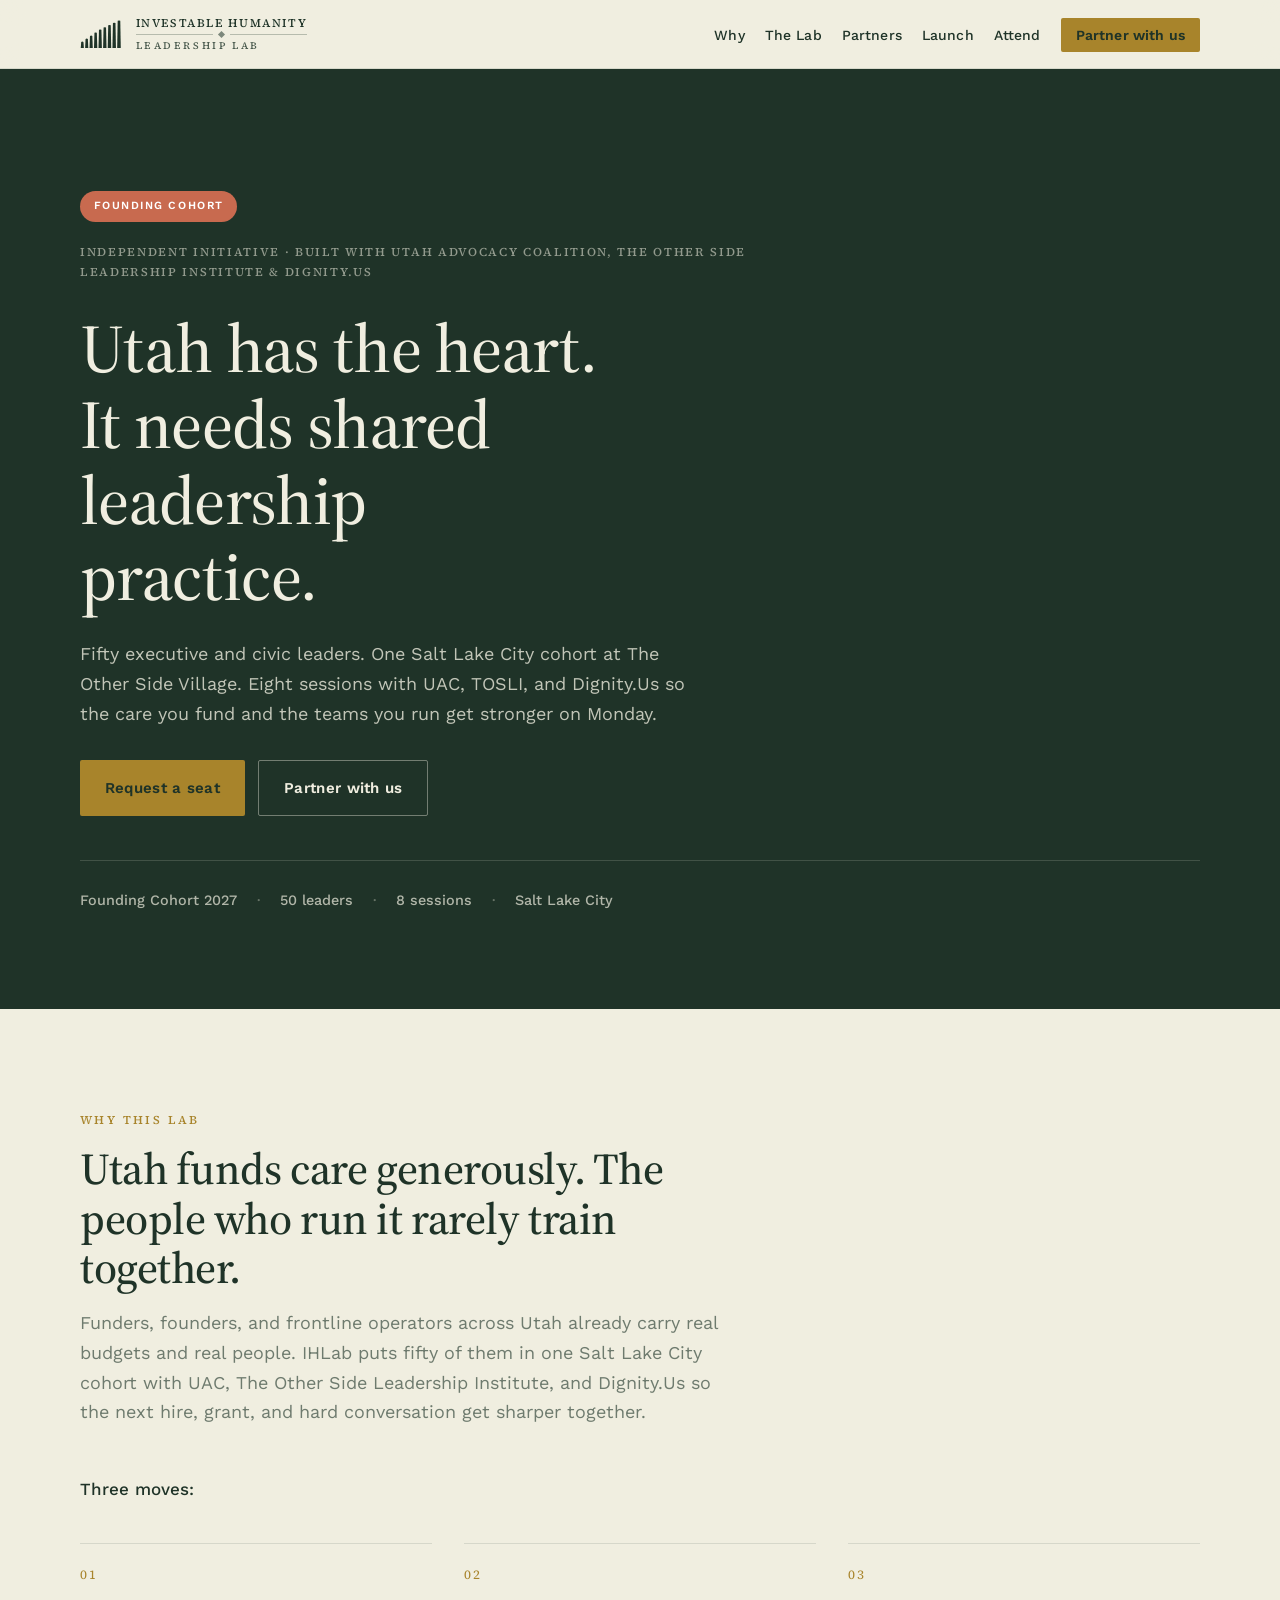
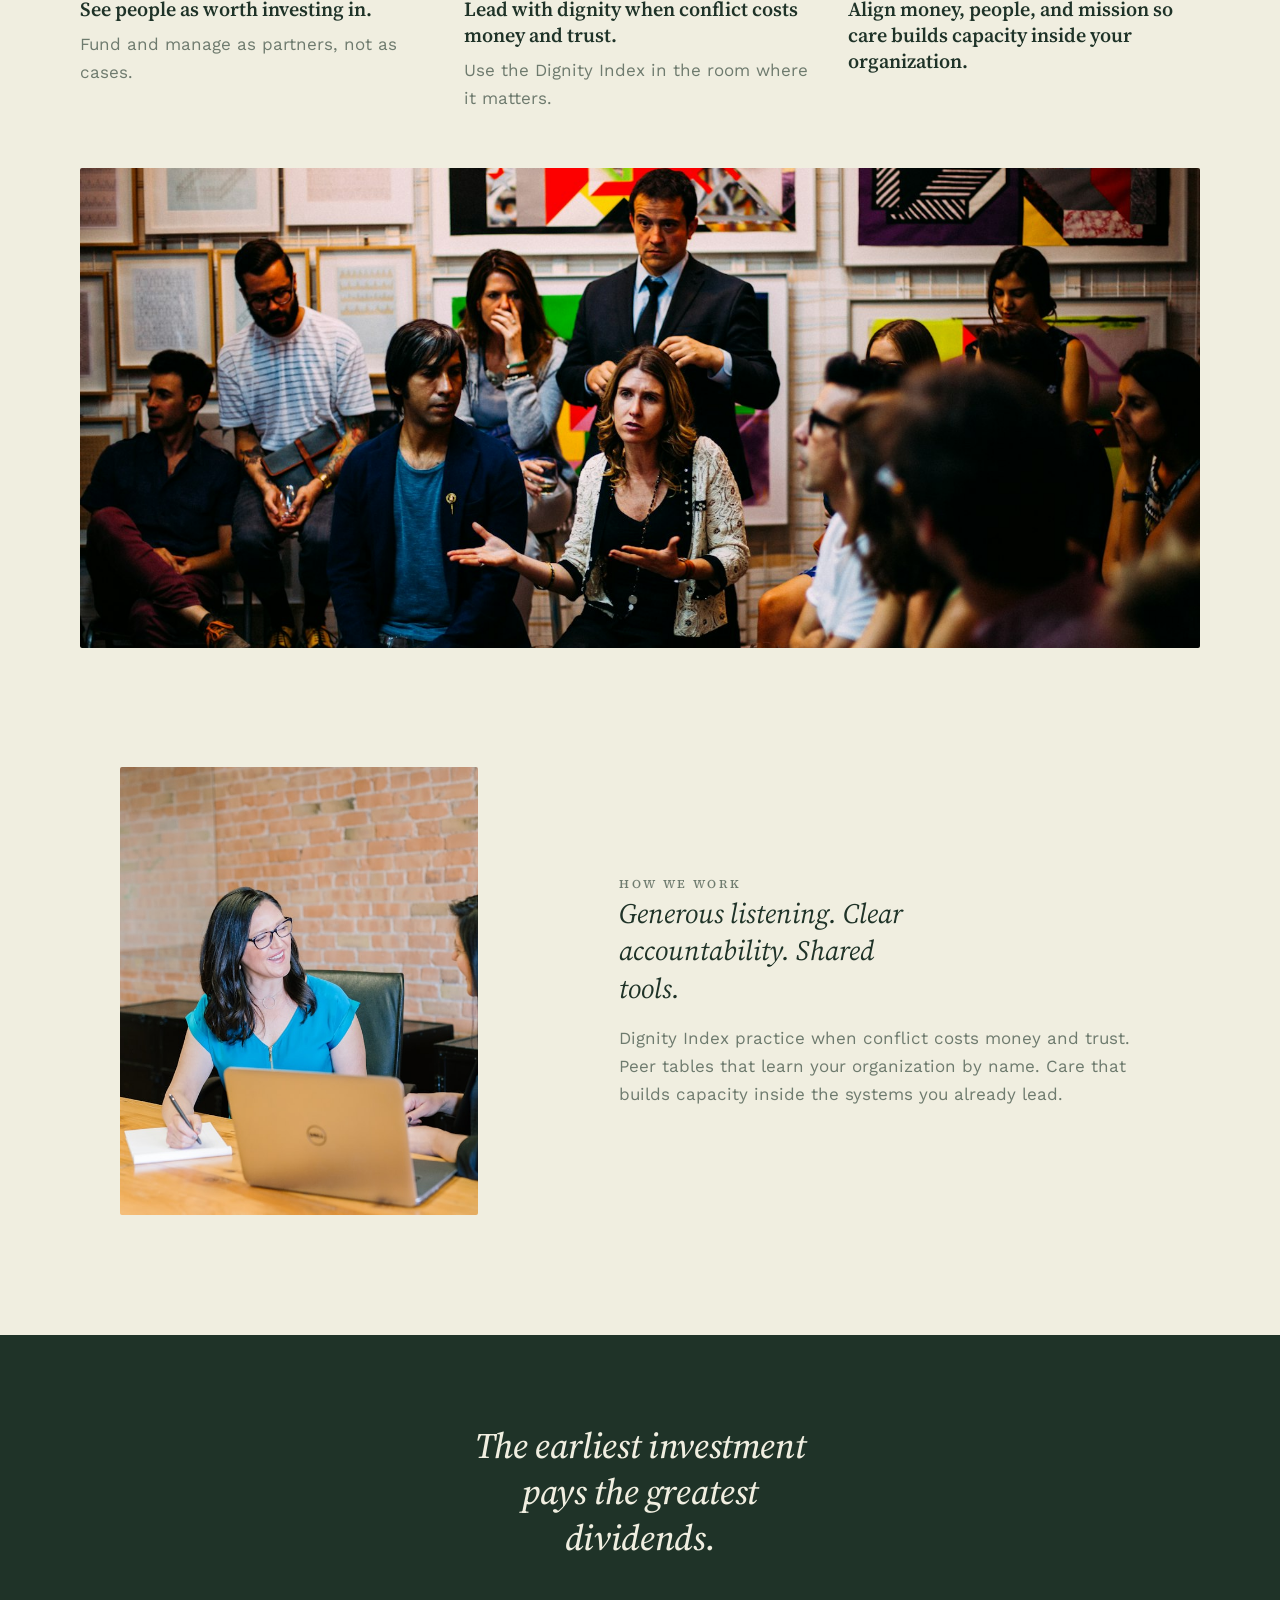
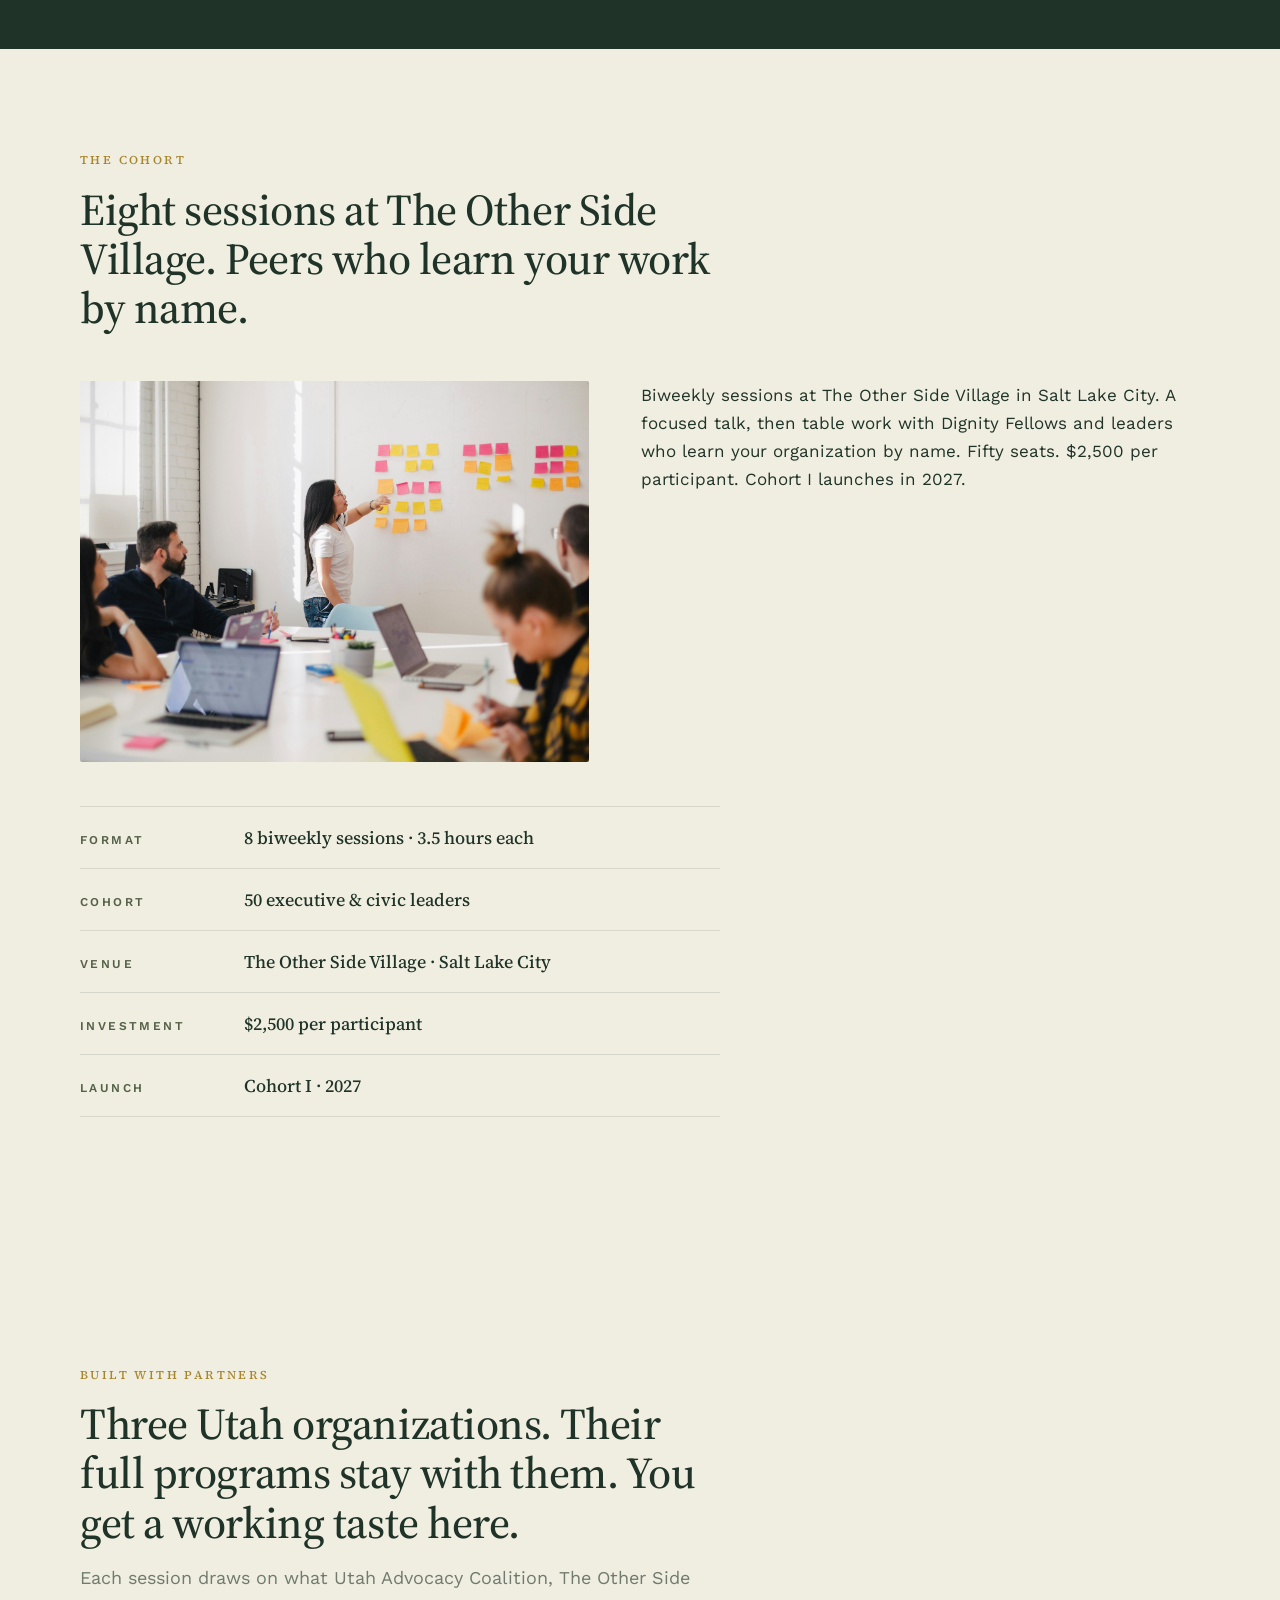
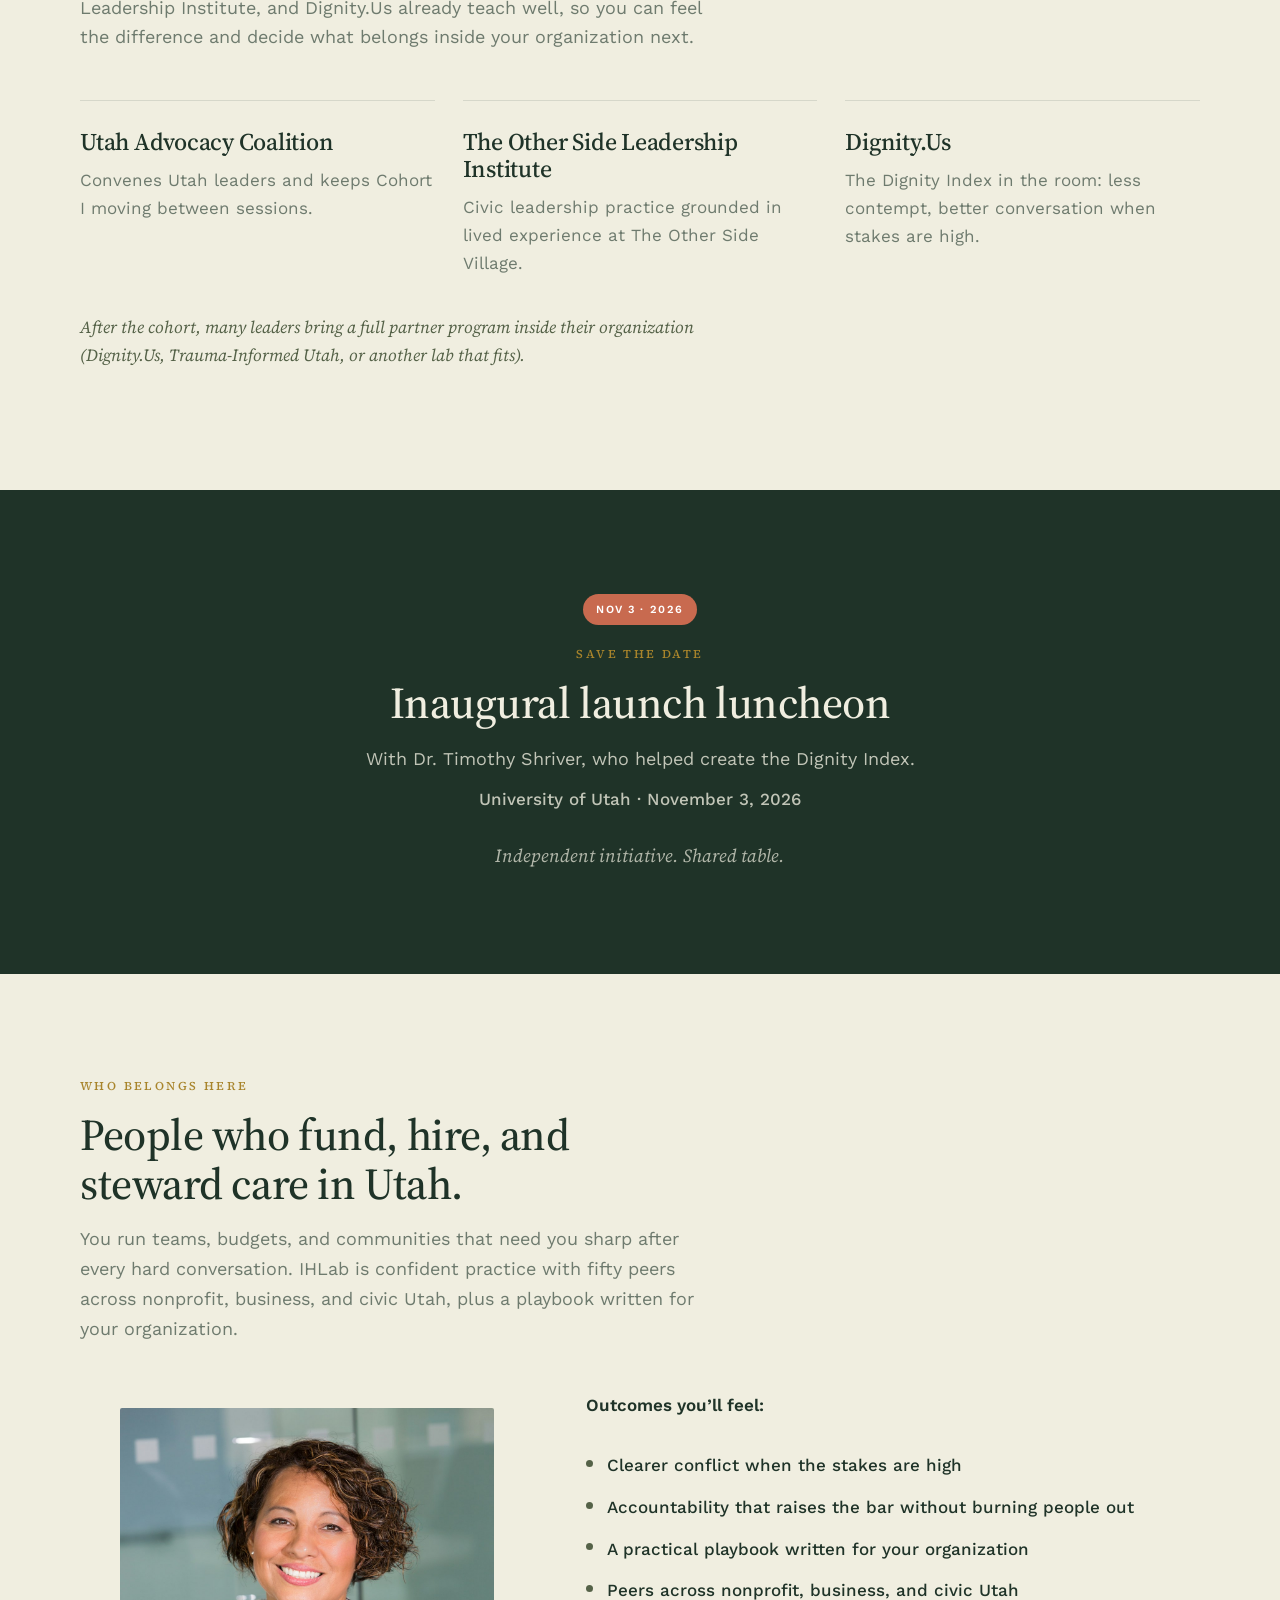
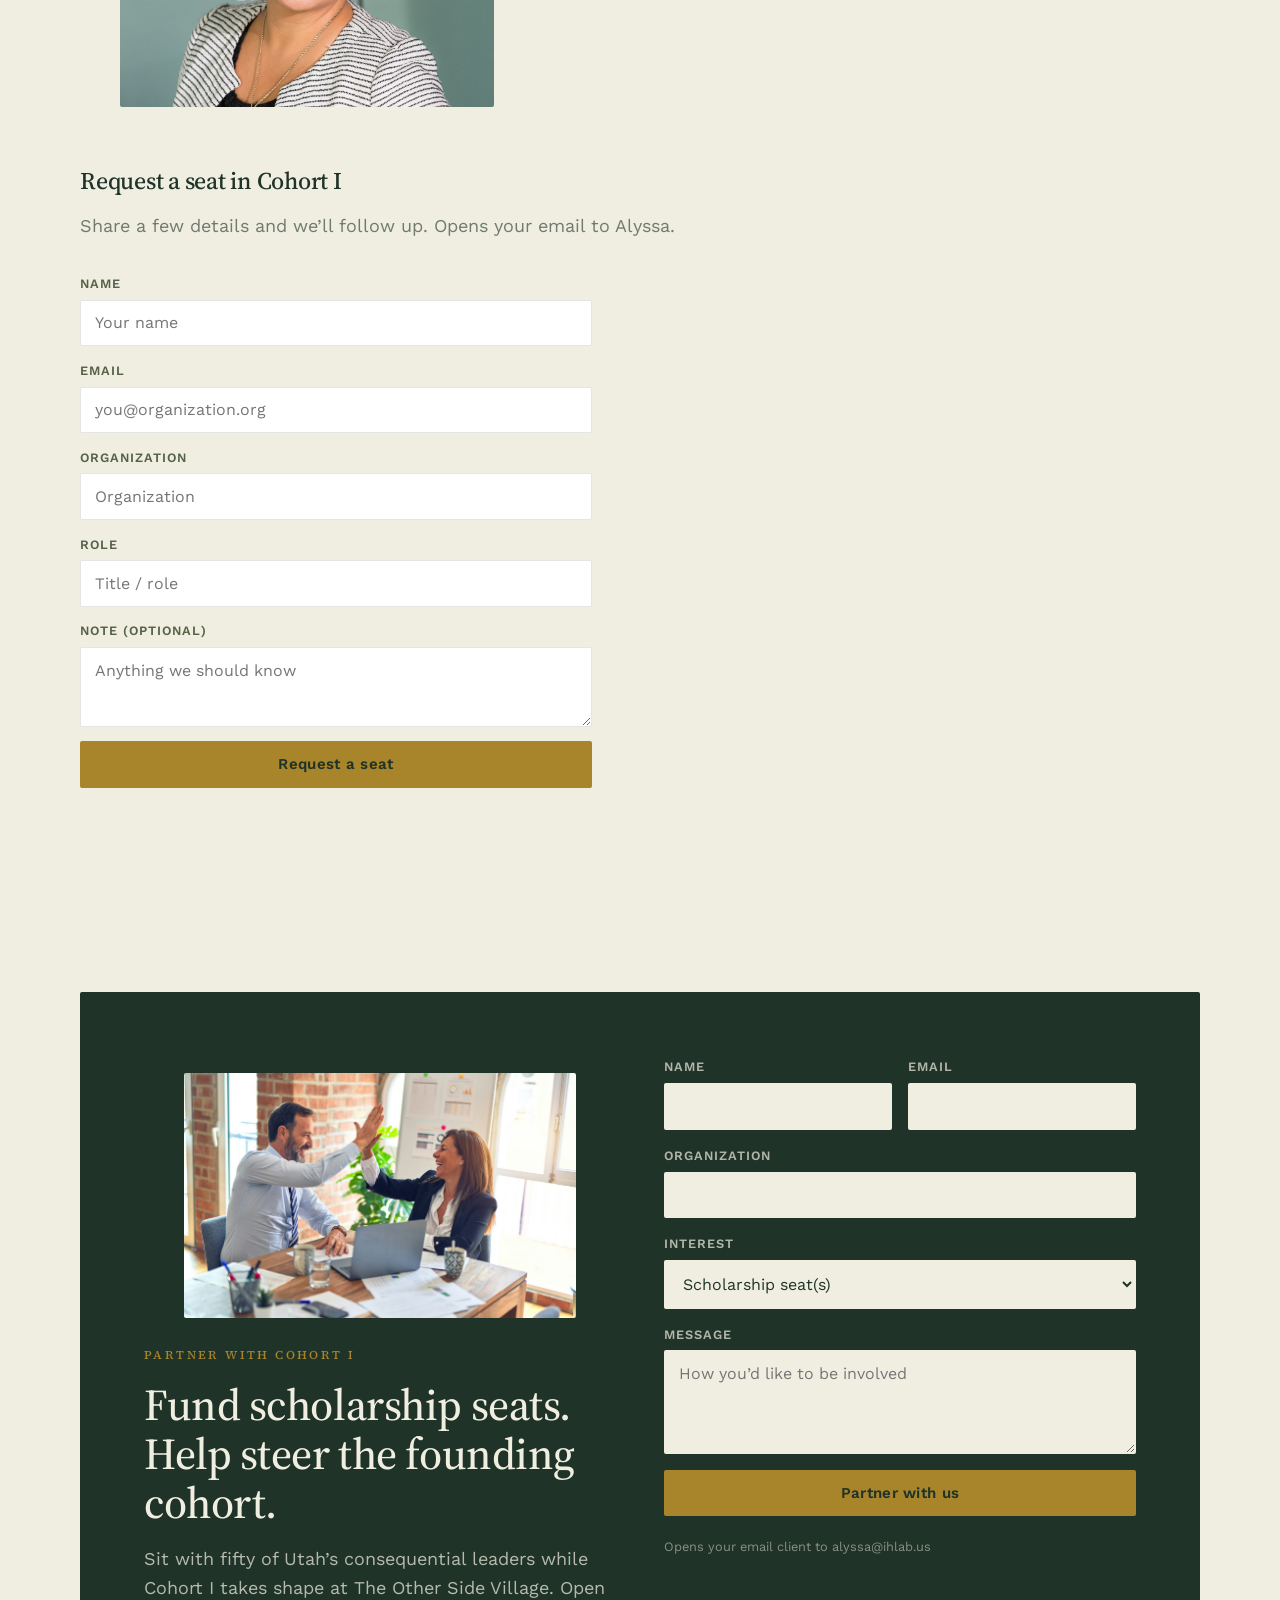
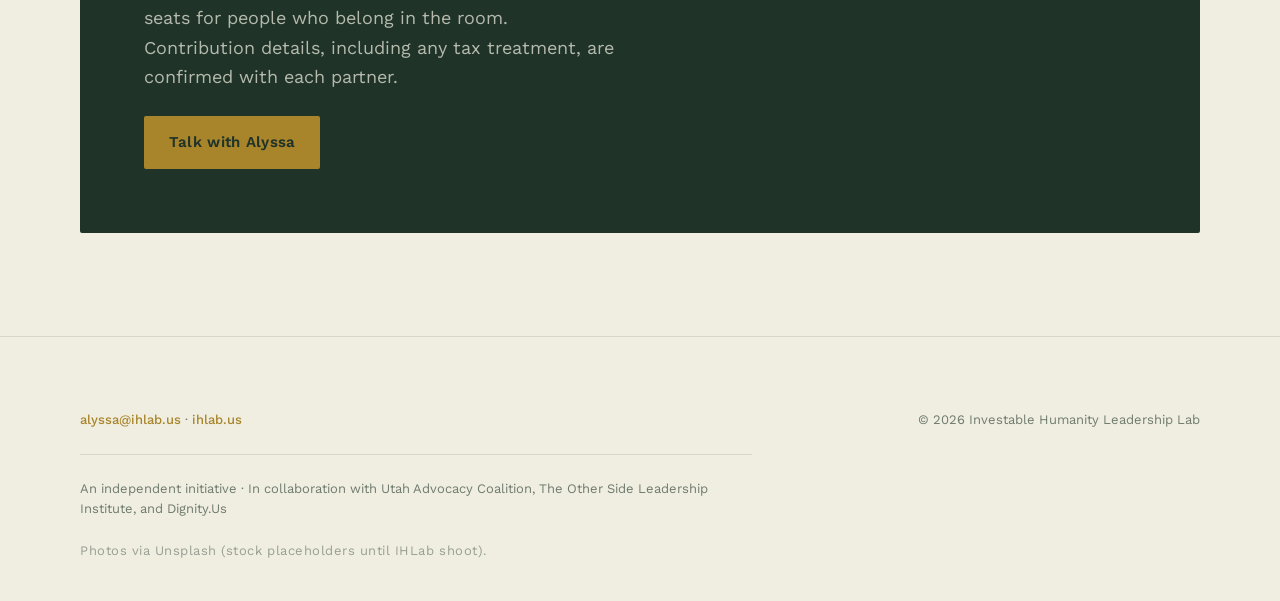
==== commit cf4bd096: "IHLab: merge partners; green band = launch luncheon Keep one ivory partner section with linked org c" ====
--- a/index.html
+++ b/index.html
@@ -587,6 +587,25 @@
       text-align: center;
     }
     .band-navy .partners-tagline { color: rgba(240, 238, 224, 0.7); }
+    .launch-band {
+      text-align: center;
+      max-width: 40rem;
+      margin-inline: auto;
+    }
+    .launch-band .badge { margin-bottom: 1.25rem; }
+    .launch-band .section-label { margin-bottom: 0.85rem; }
+    .launch-band h2 { color: var(--ivory); margin-bottom: 1rem; }
+    .launch-band .lede {
+      margin-inline: auto;
+      margin-bottom: 0.75rem;
+      color: var(--muted-on-navy);
+    }
+    .launch-when {
+      margin: 0 0 1.75rem;
+      font-weight: 500;
+      color: rgba(240, 238, 224, 0.85);
+    }
+    .launch-band .partners-tagline { margin-bottom: 0; }
 
     /* Why attend */
     .outcomes {
@@ -829,6 +848,7 @@
         <li><a href="#why">Why</a></li>
         <li><a href="#lab">The Lab</a></li>
         <li><a href="#partners">Partners</a></li>
+        <li><a href="#launch">Launch</a></li>
         <li><a href="#attend">Attend</a></li>
         <li><a class="nav-cta" href="#partner">Partner with us</a></li>
       </ul>
@@ -952,18 +972,12 @@
             <dd>Cohort I · 2027</dd>
           </div>
         </dl>
-        <aside class="callout" aria-label="Launch luncheon" style="background:var(--navy);border:none;">
-          <span class="badge">Nov 3 · 2026</span>
-          <h3>Inaugural launch luncheon</h3>
-          <p>With Dr. Timothy Shriver, who helped create the Dignity Index.</p>
-          <p class="when">University of Utah · November 3, 2026</p>
-        </aside>
       </div>
     </section>
 
 
-    <!-- Sampler (ivory) -->
-    <section id="sampler" class="band-ivory">
+    <!-- Partners (ivory) — single section with linked org cards -->
+    <section id="partners" class="band-ivory">
       <div class="wrap">
         <div class="section-head">
           <p class="section-label">Built with partners</p>
@@ -988,18 +1002,14 @@
       </div>
     </section>
 
-    <!-- Collaborating Partners (navy) -->
-    <section id="partners" class="band-navy">
-      <div class="wrap">
-        <div class="section-head" style="text-align:center;margin-inline:auto;">
-          <p class="section-label">In collaboration with</p>
-          <h2>The three organizations at the table</h2>
-        </div>
-        <ul class="partners-list">
-          <li class="partner-item"><strong><a href="https://utahadvocacy.org" target="_blank" rel="noopener noreferrer">Utah Advocacy Coalition</a></strong></li>
-          <li class="partner-item"><strong><a href="https://theothersidevillage.com/the-other-side-leadership-institute/" target="_blank" rel="noopener noreferrer">The Other Side Leadership Institute</a></strong></li>
-          <li class="partner-item"><strong><a href="https://dignity.us" target="_blank" rel="noopener noreferrer">Dignity.Us</a></strong></li>
-        </ul>
+    <!-- Launch luncheon (forest) — earns the dark band with a specific date -->
+    <section id="launch" class="band-navy">
+      <div class="wrap launch-band">
+        <span class="badge">Nov 3 · 2026</span>
+        <p class="section-label">Save the date</p>
+        <h2>Inaugural launch luncheon</h2>
+        <p class="lede">With Dr. Timothy Shriver, who helped create the Dignity Index.</p>
+        <p class="launch-when">University of Utah · November 3, 2026</p>
         <p class="partners-tagline">Independent initiative. Shared table.</p>
       </div>
     </section>
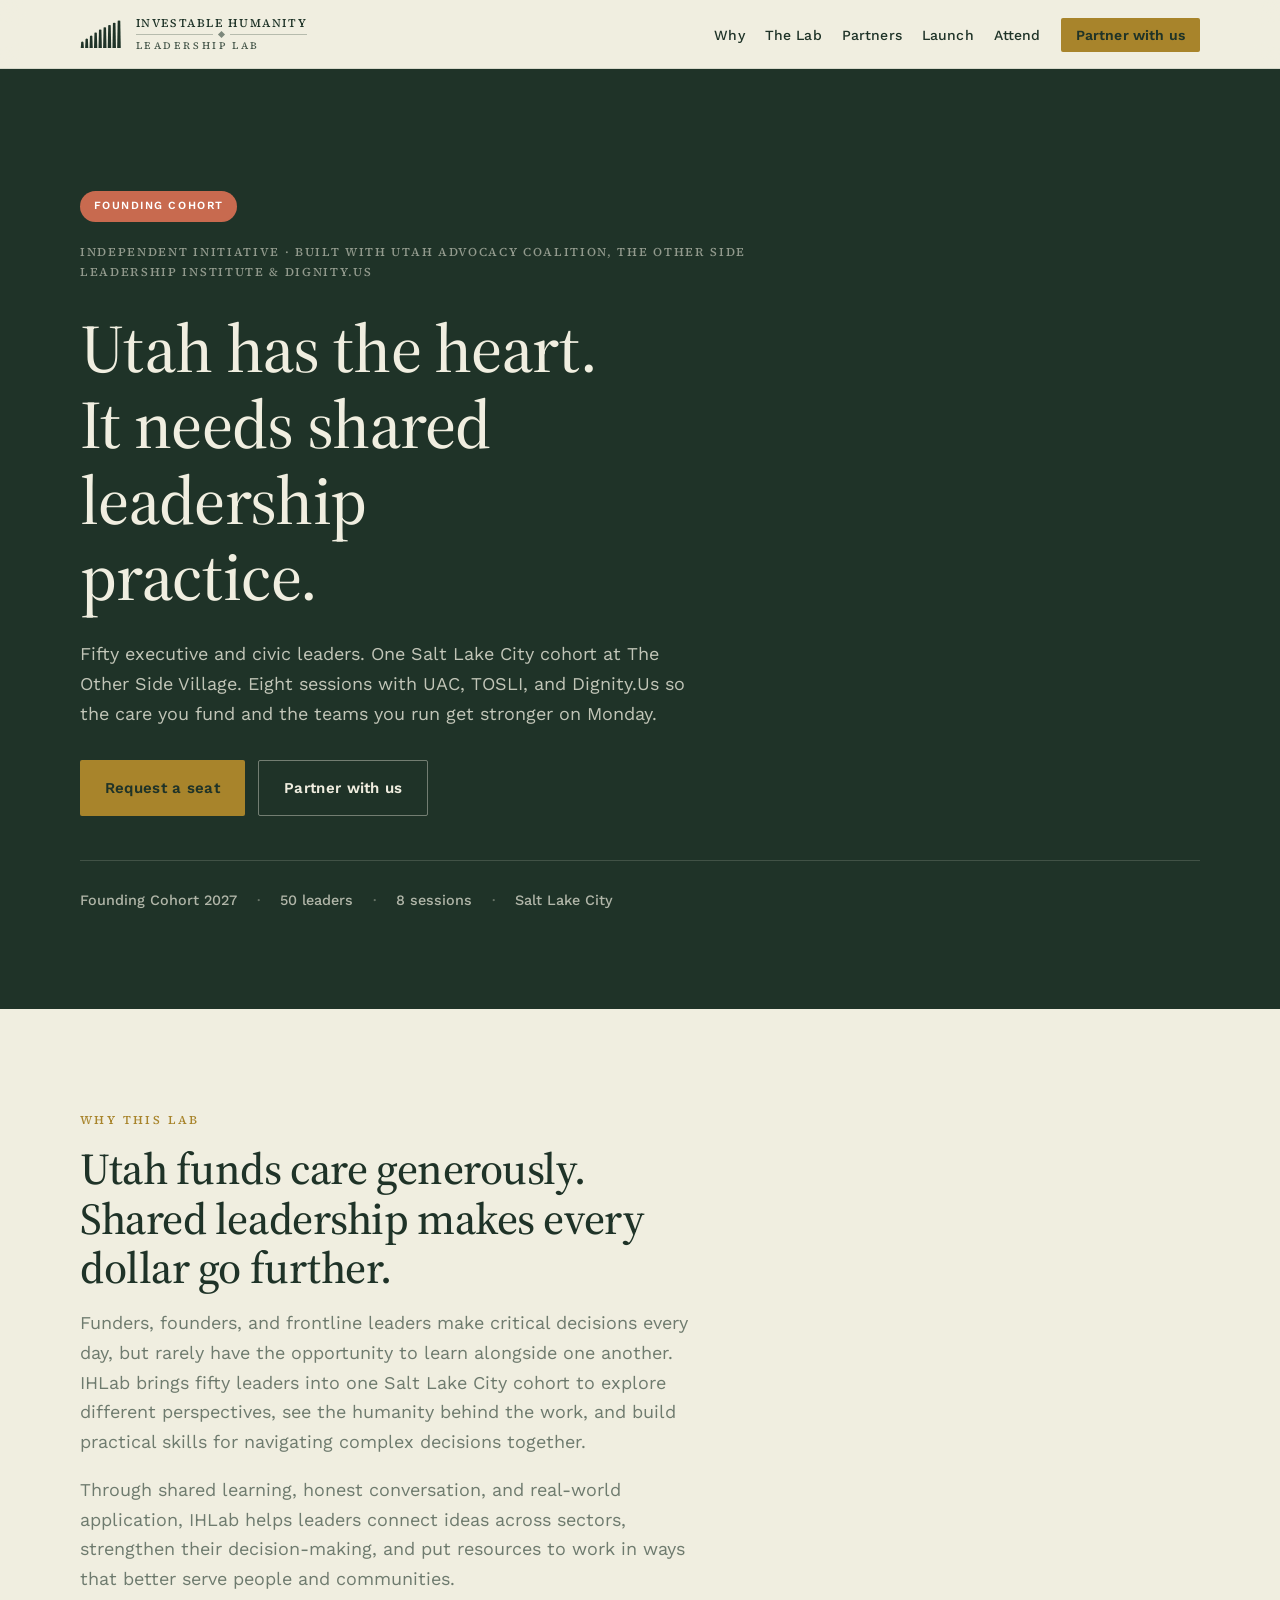
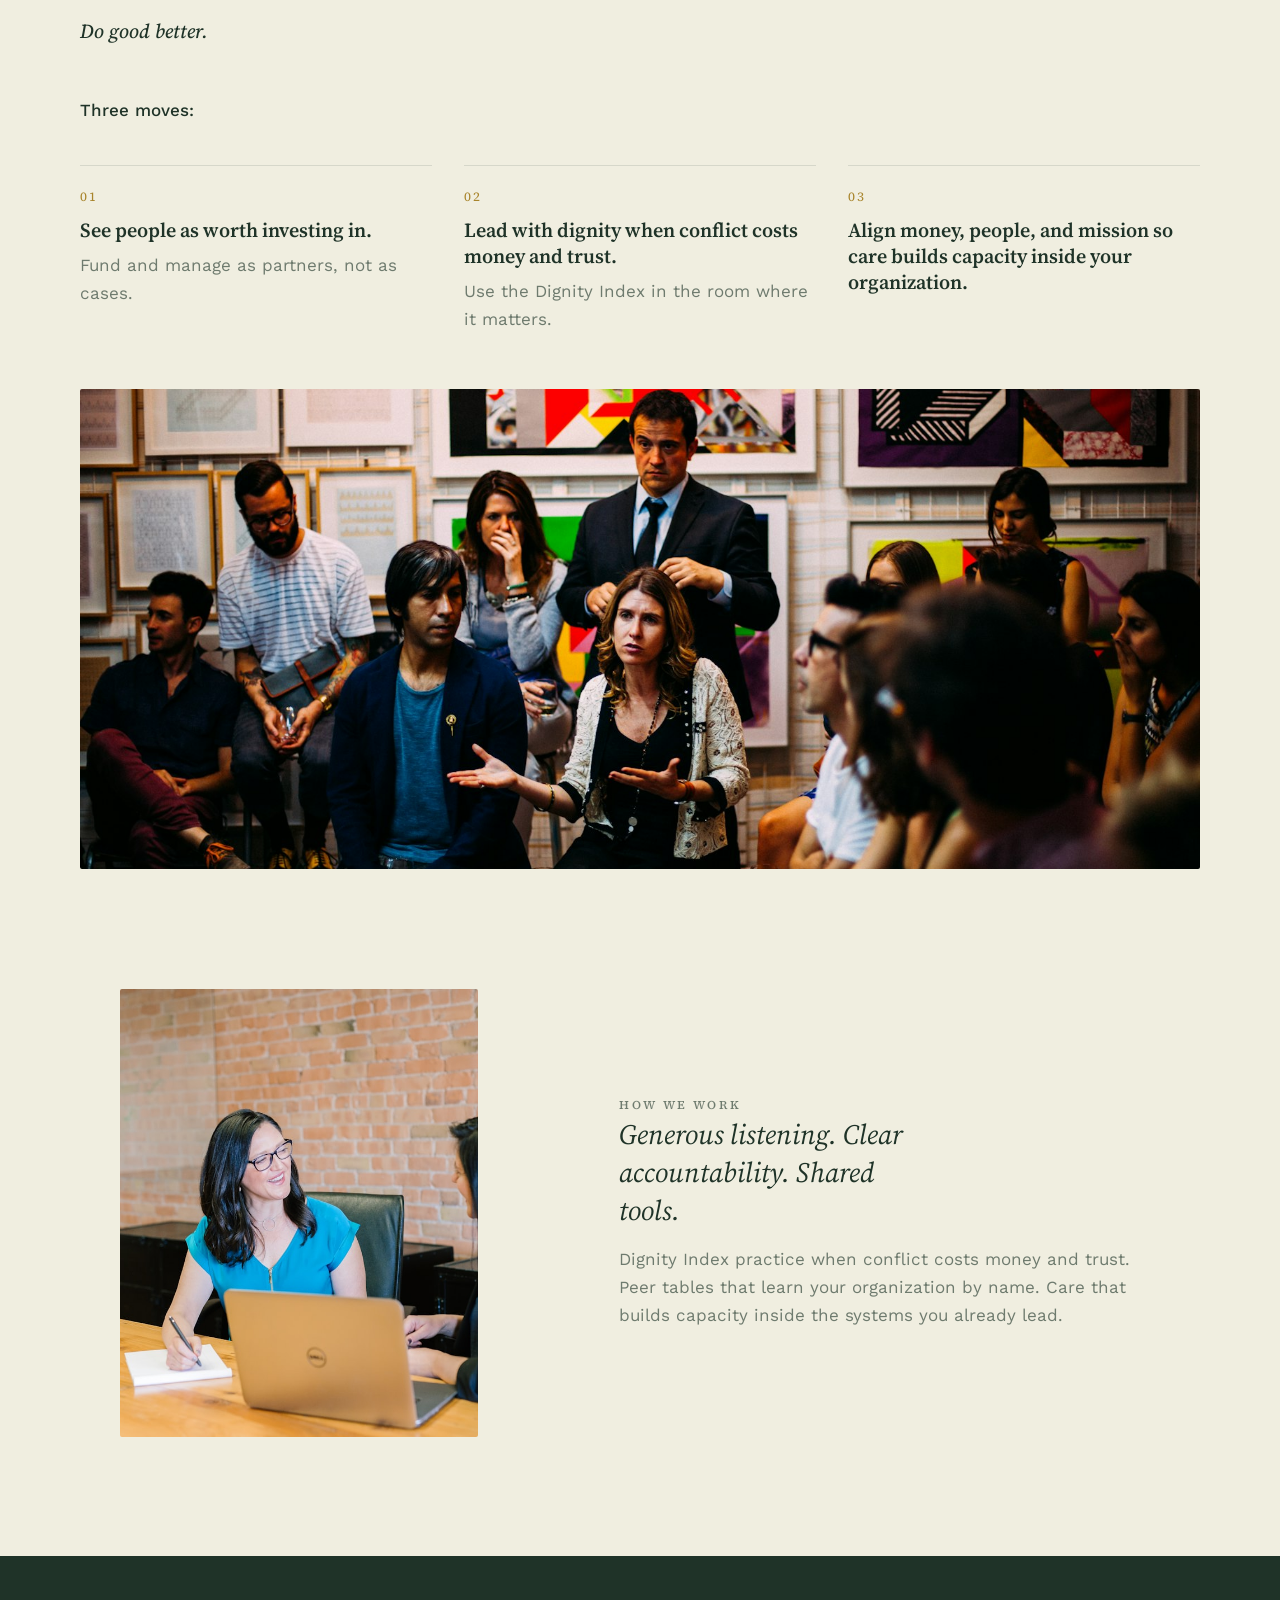
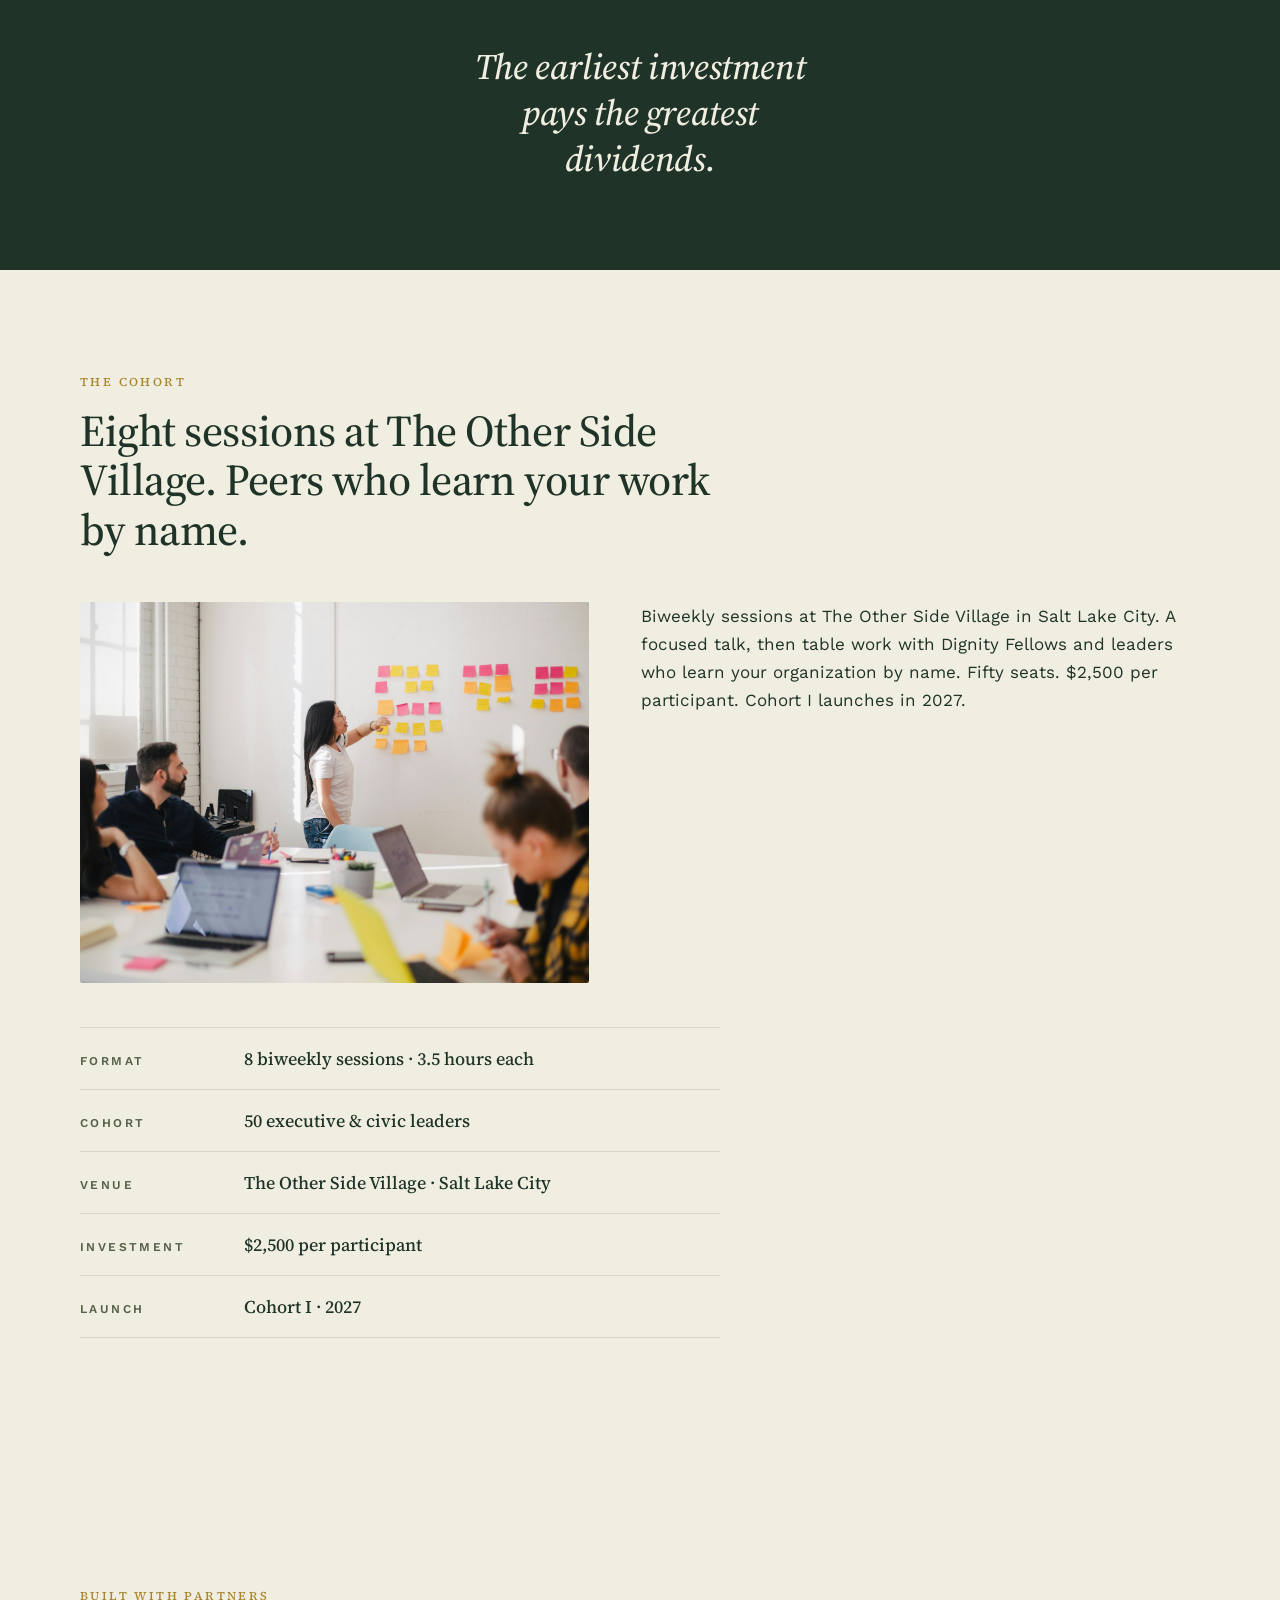
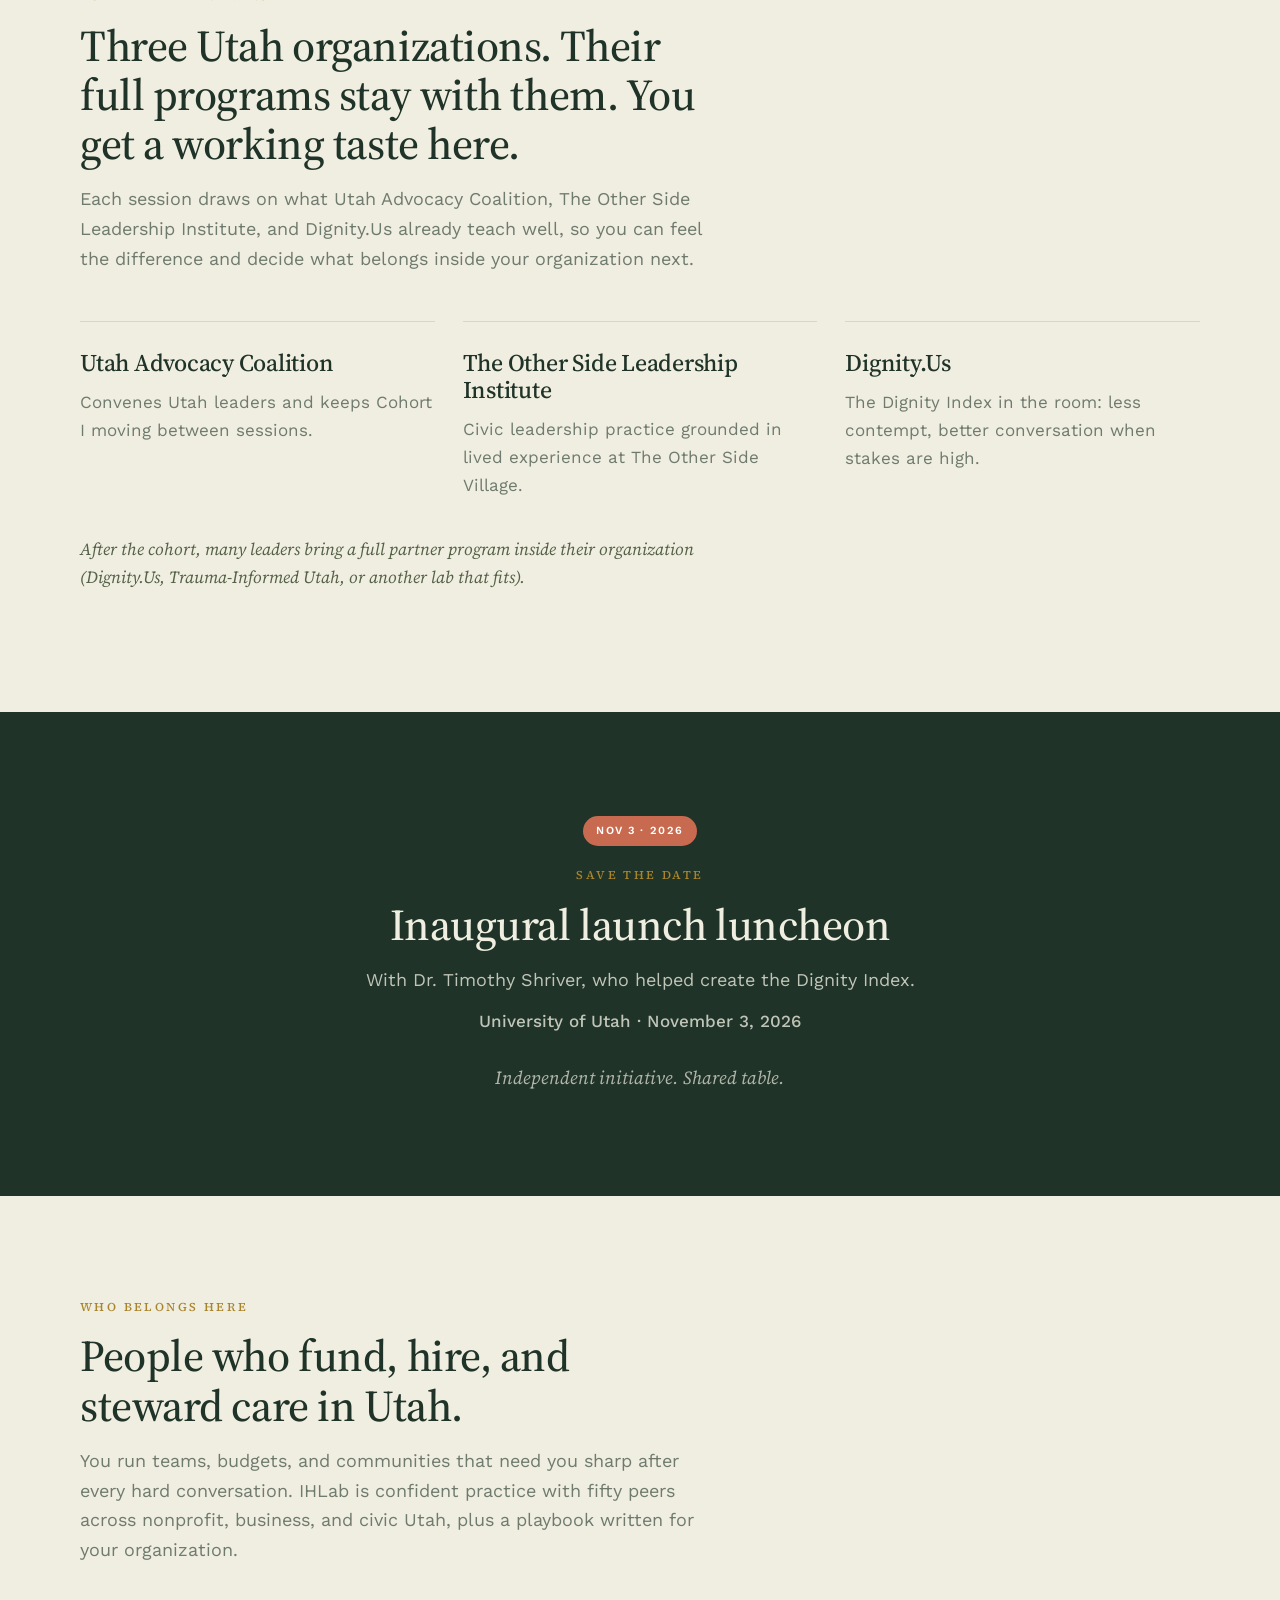
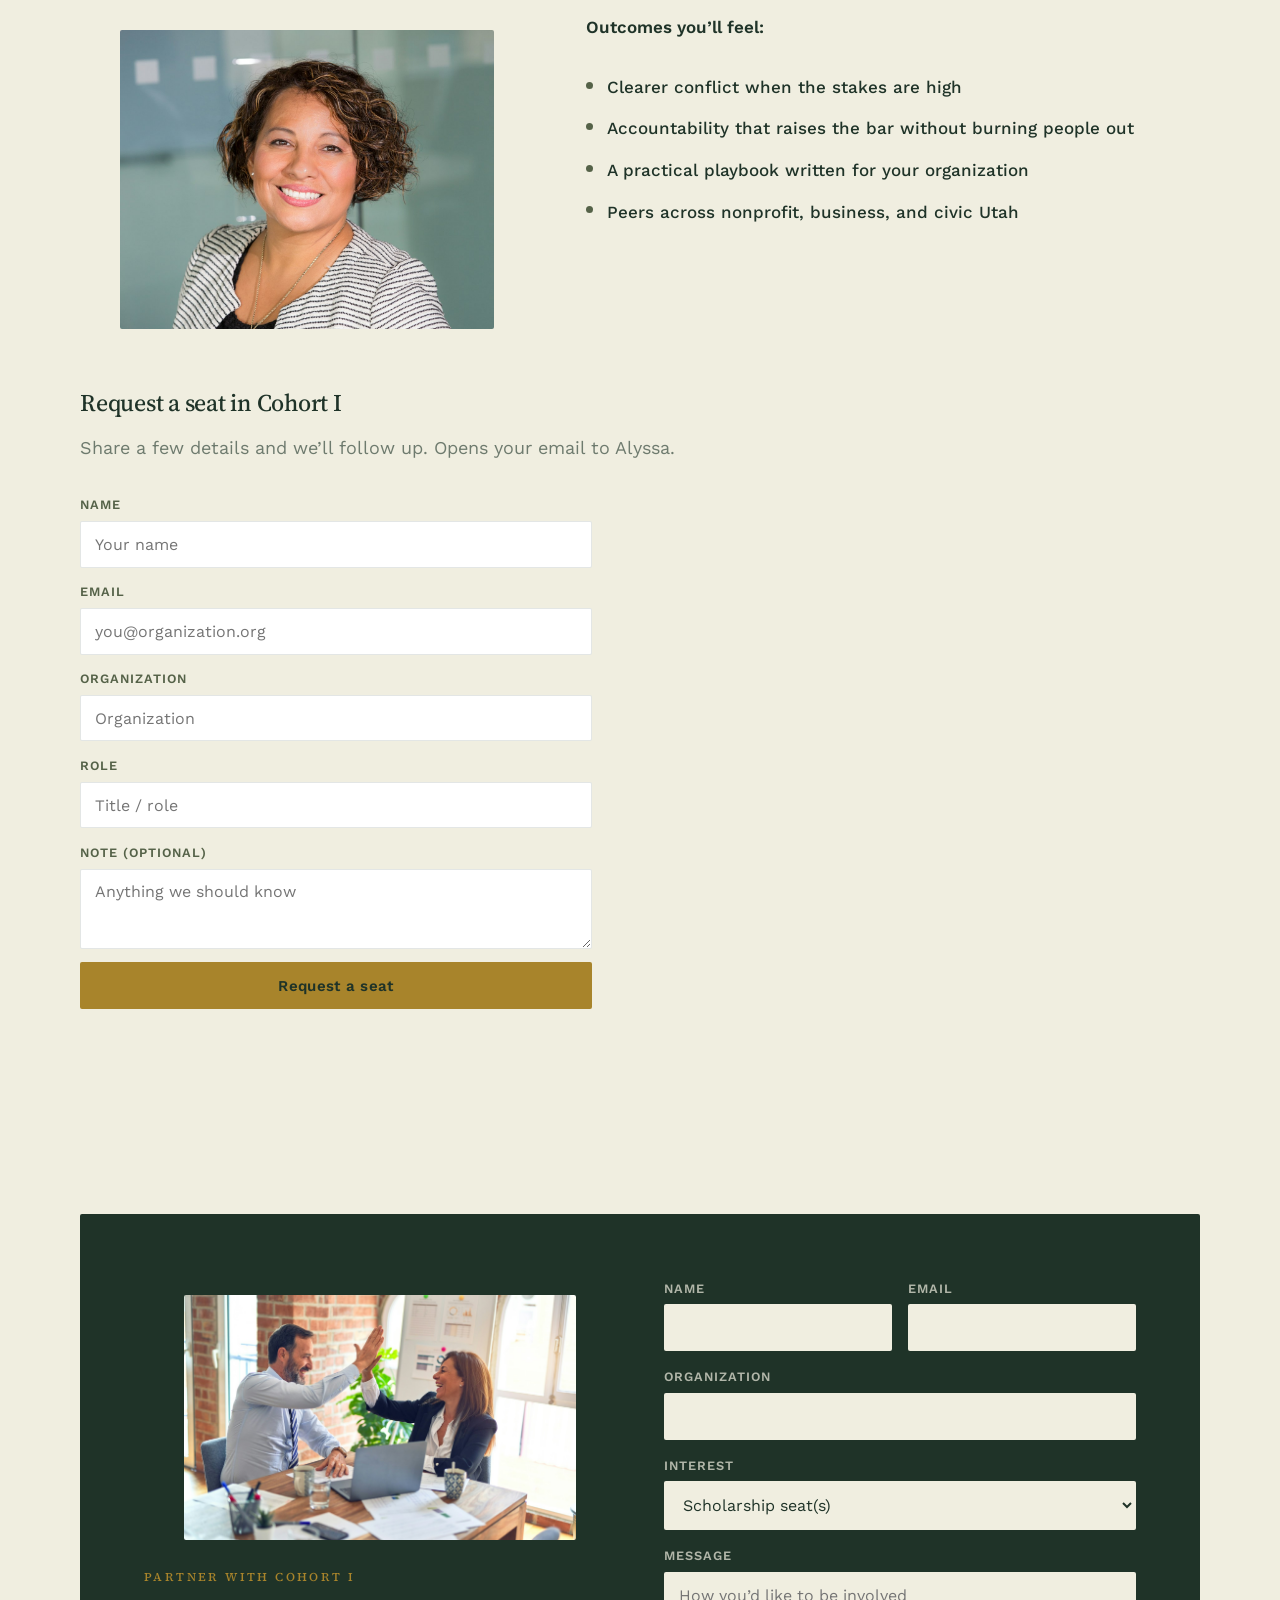
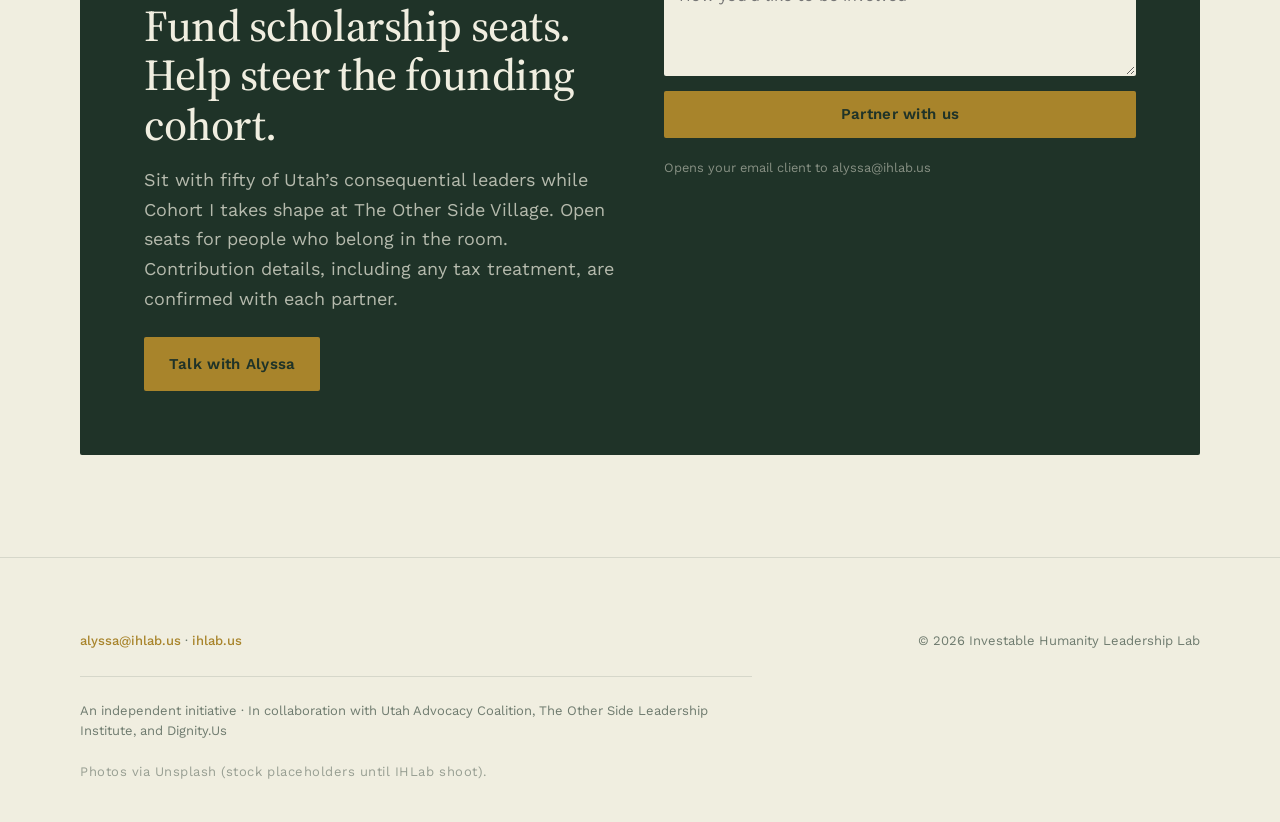
==== commit f112bba6: "IHLab: Why section copy from Alyssa Headline, two body grafs, and Do good better. as provided." ====
--- a/index.html
+++ b/index.html
@@ -886,8 +886,10 @@
       <div class="wrap">
         <div class="section-head">
           <p class="section-label">Why this lab</p>
-          <h2>Utah funds care generously. The people who run it rarely train together.</h2>
-          <p class="lede">Funders, founders, and frontline operators across Utah already carry real budgets and real people. IHLab puts fifty of them in one Salt Lake City cohort with UAC, The Other Side Leadership Institute, and Dignity.Us so the next hire, grant, and hard conversation get sharper together.</p>
+          <h2>Utah funds care generously. Shared leadership makes every dollar go further.</h2>
+          <p class="lede">Funders, founders, and frontline leaders make critical decisions every day, but rarely have the opportunity to learn alongside one another. IHLab brings fifty leaders into one Salt Lake City cohort to explore different perspectives, see the humanity behind the work, and build practical skills for navigating complex decisions together.</p>
+          <p class="lede" style="margin-top:1.15rem;">Through shared learning, honest conversation, and real-world application, IHLab helps leaders connect ideas across sectors, strengthen their decision-making, and put resources to work in ways that better serve people and communities.</p>
+          <p class="tagline" style="margin-top:1.35rem;color:var(--navy);font-size:1.25rem;">Do good better.</p>
         </div>
         <p style="margin-bottom:0;font-weight:500;">Three moves:</p>
         <ol class="moves">
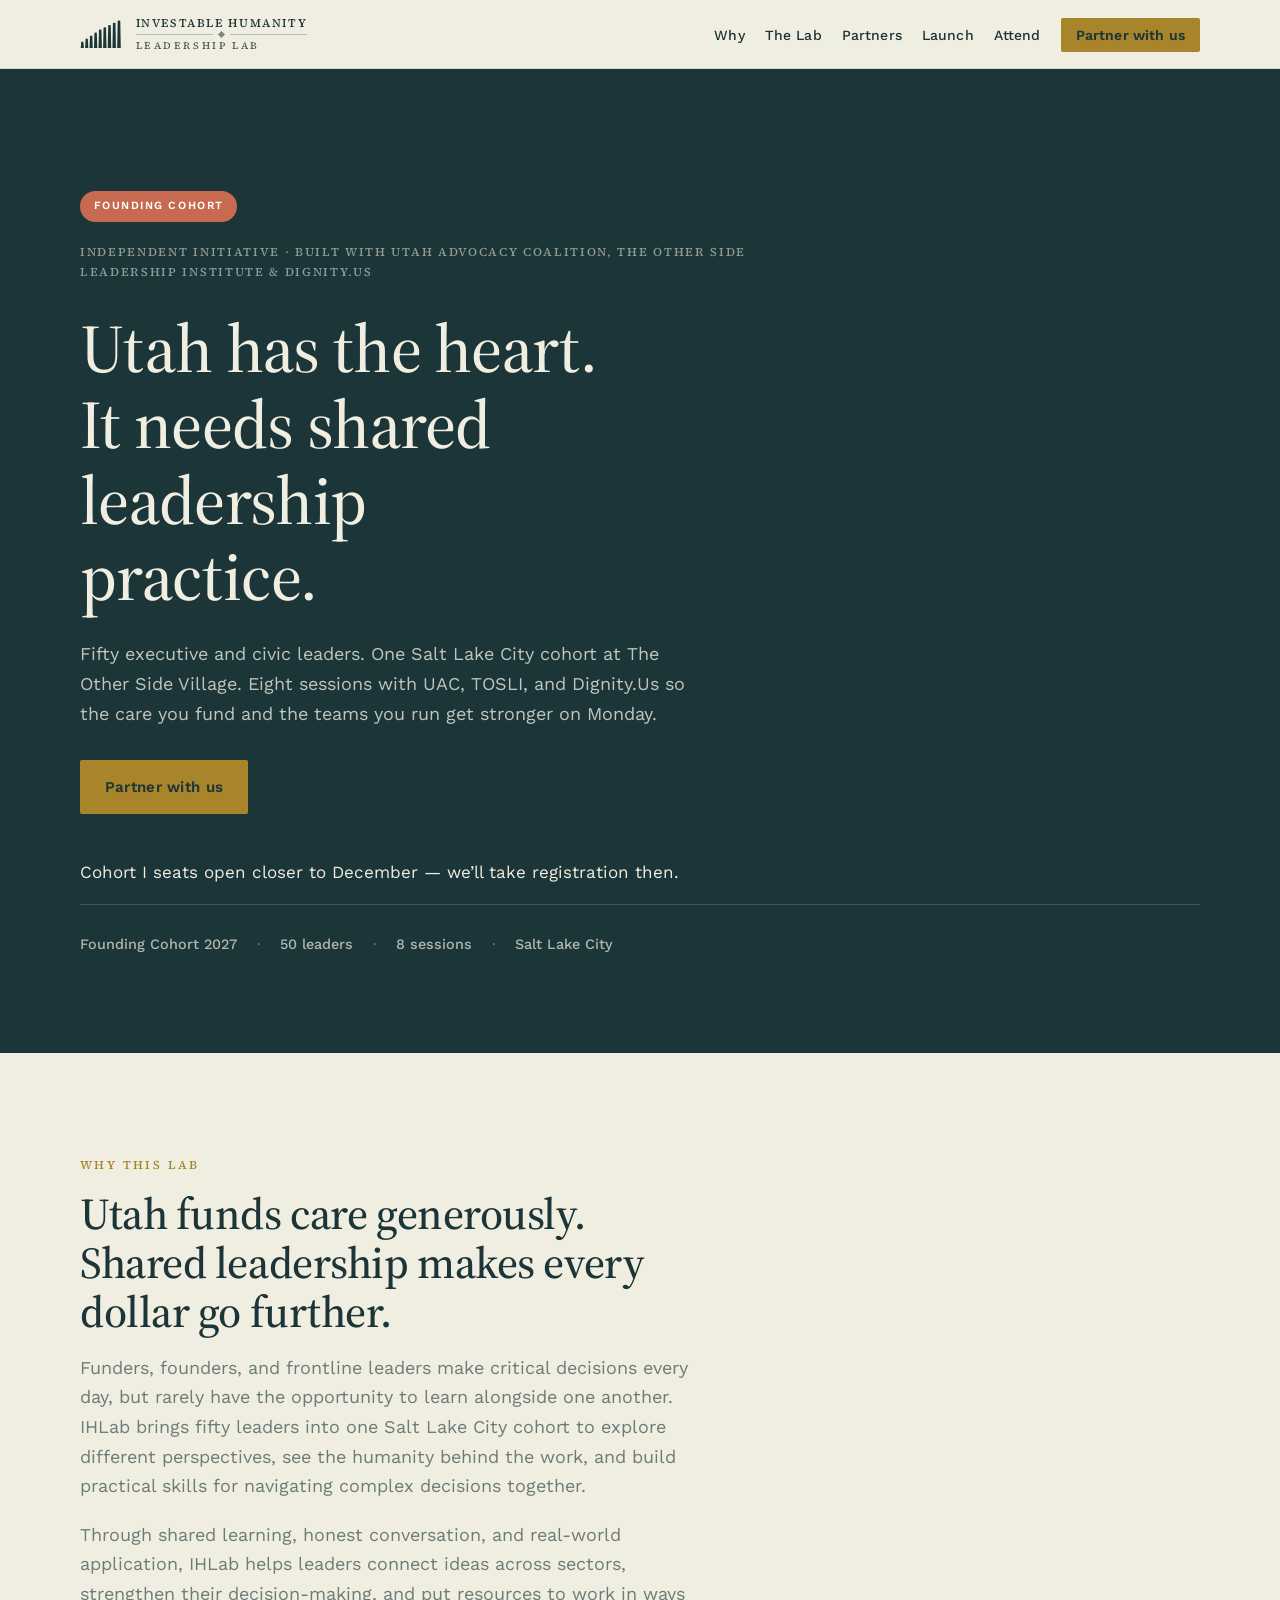
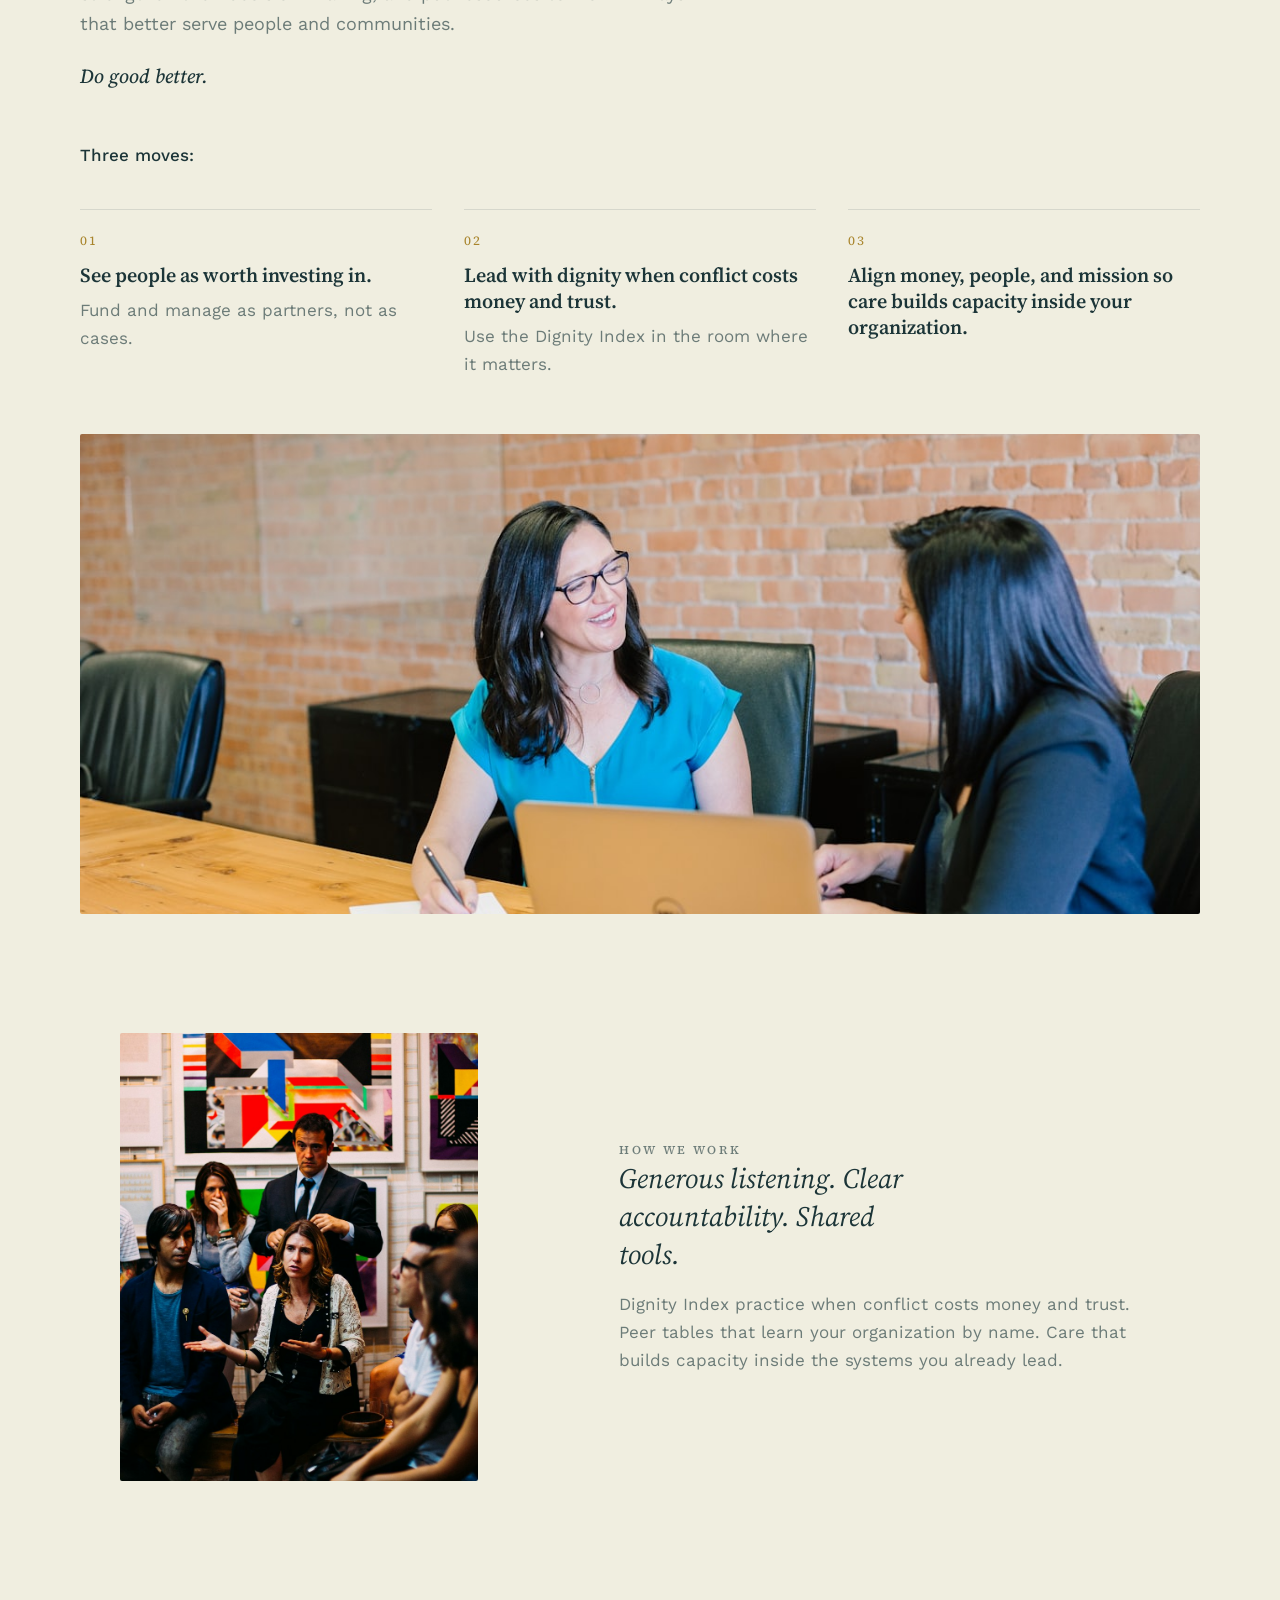
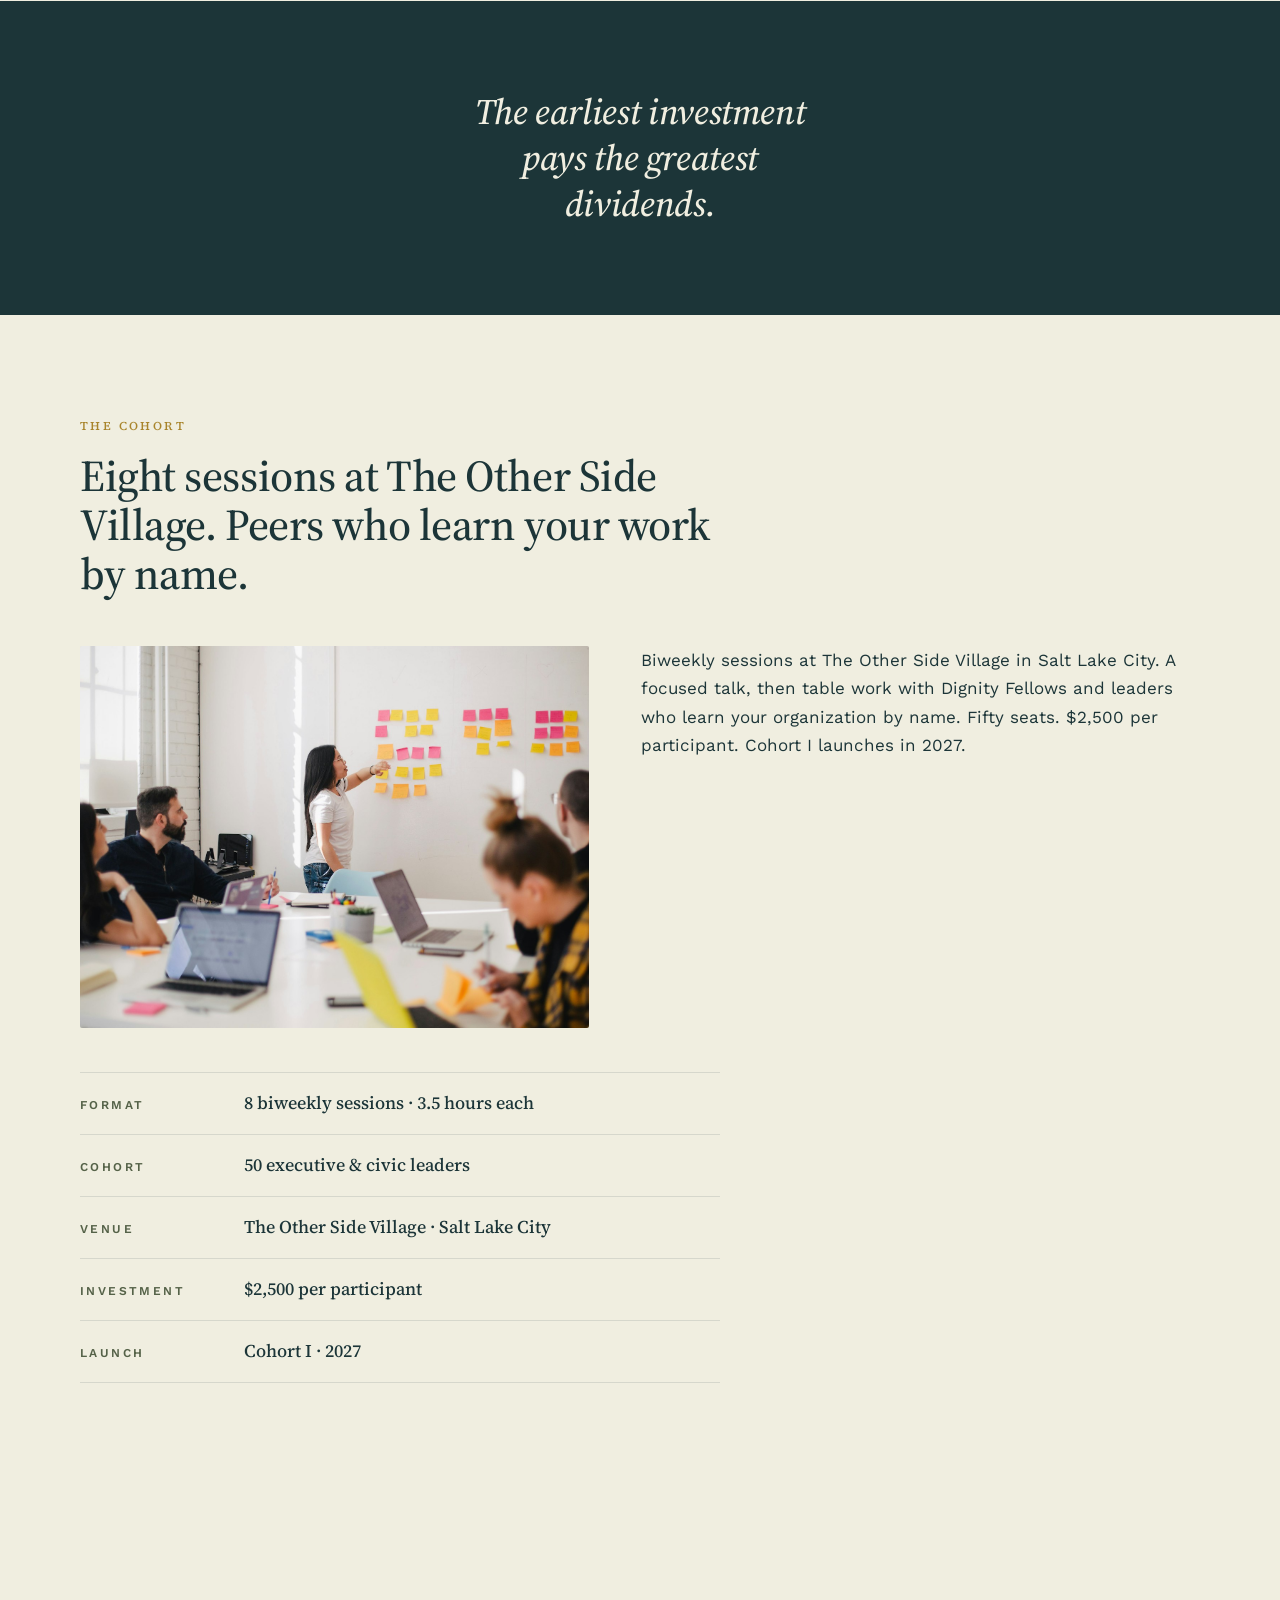
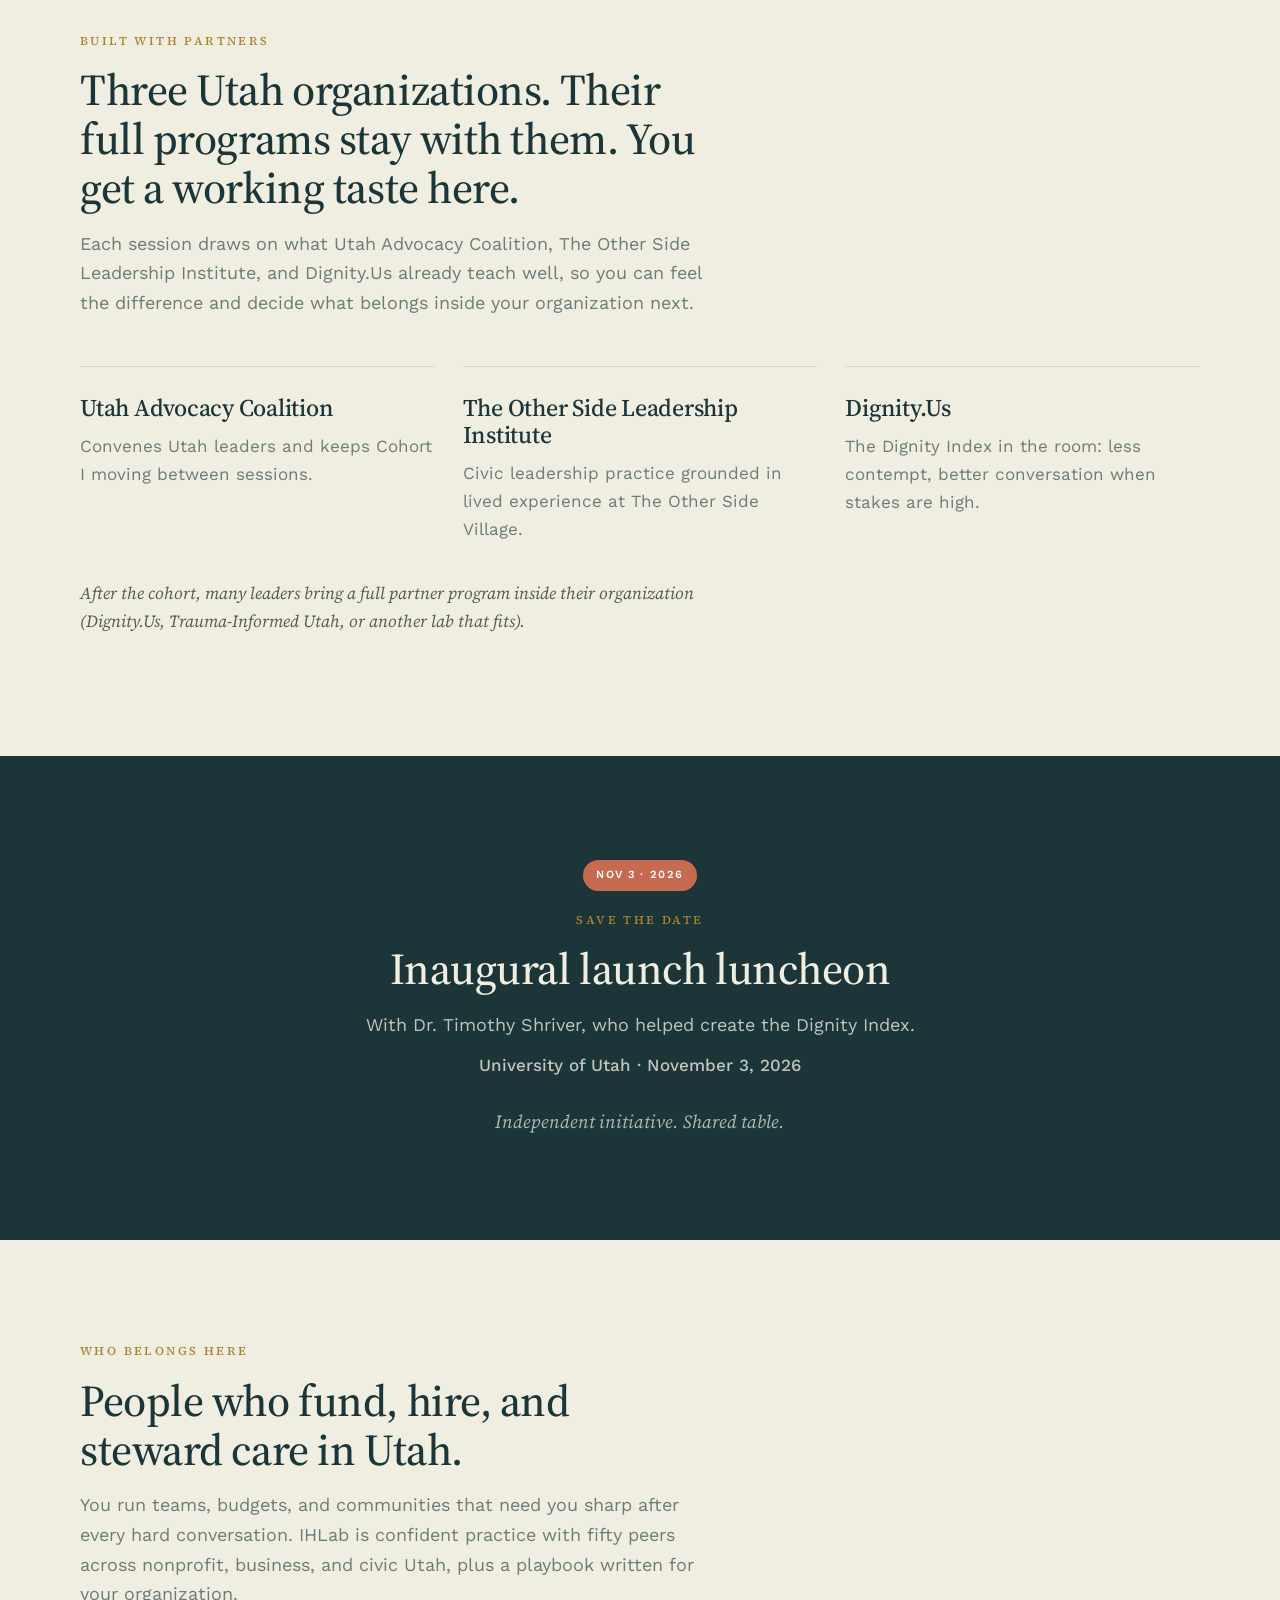
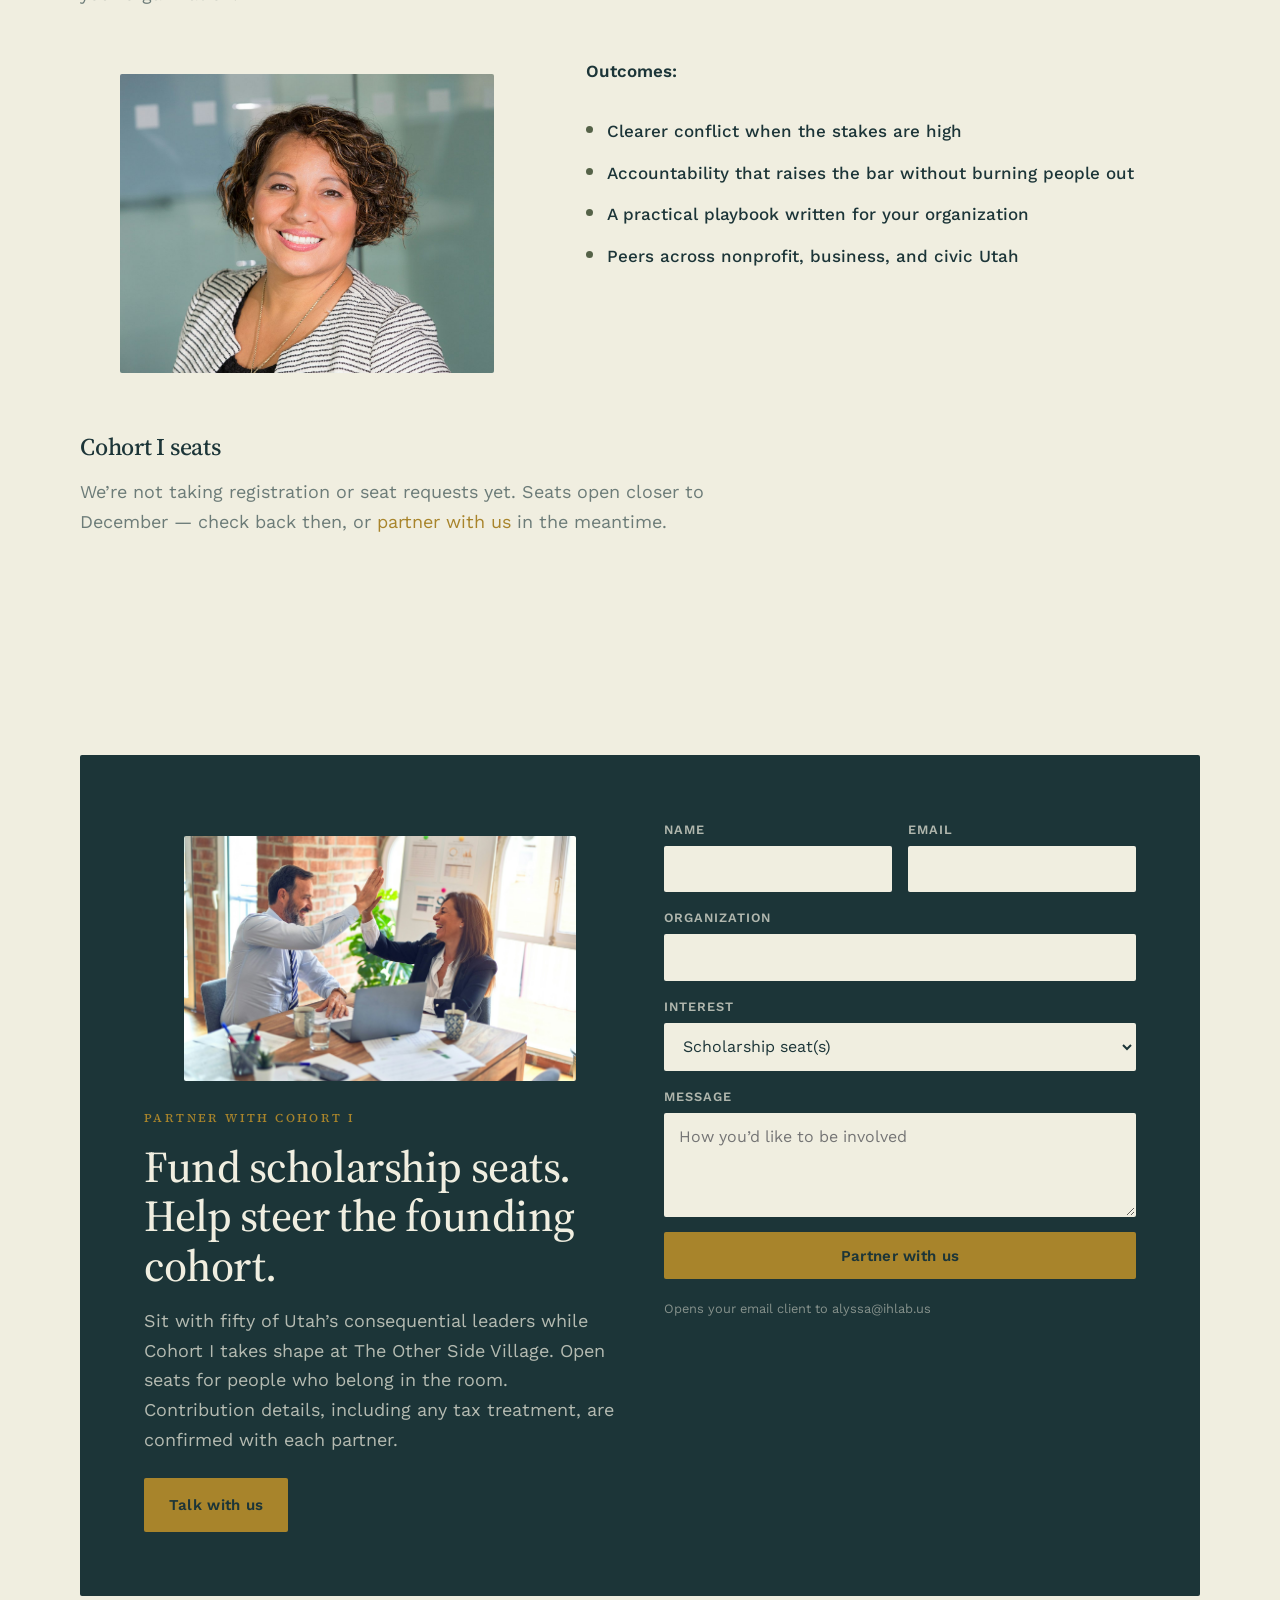
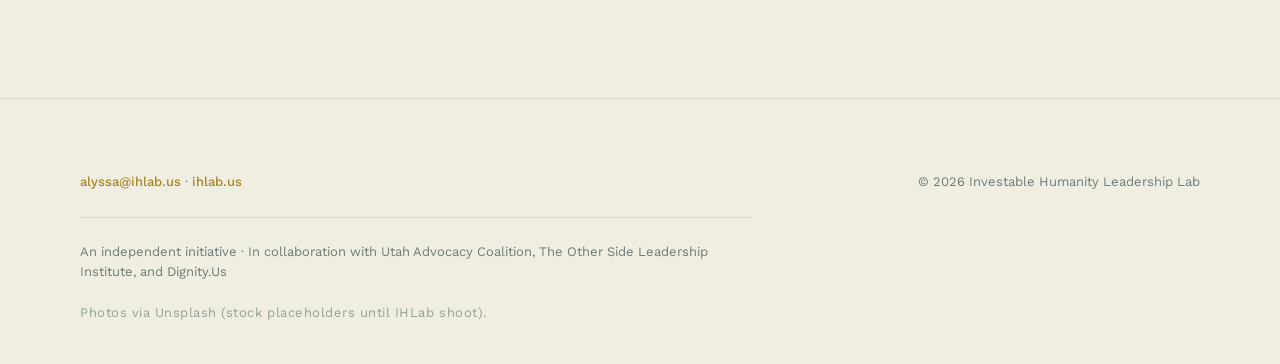
==== commit 8f9dd0d1: "IHLab: Alyssa Sep 10 edits — teal deep, photo swap, hide seats Shift deep forest #1F3328 to teal-lea" ====
--- a/index.html
+++ b/index.html
@@ -5,22 +5,22 @@
   <meta name="viewport" content="width=device-width, initial-scale=1" />
   <title>Investable Humanity Leadership Lab · IHLab</title>
   <meta name="description" content="IHLab gathers fifty Utah executive and civic leaders for eight sessions at The Other Side Village, practicing dignity-centered leadership with UAC, The Other Side Leadership Institute, and Dignity.Us." />
-  <meta name="theme-color" content="#1F3328" />
+  <meta name="theme-color" content="#1C3538" />
   <link rel="preconnect" href="https://fonts.googleapis.com" />
   <link rel="preconnect" href="https://fonts.gstatic.com" crossorigin />
   <link href="https://fonts.googleapis.com/css2?family=Source+Serif+4:ital,wght@0,500;0,600;1,500;1,600&family=Work+Sans:wght@400;500;600&display=swap" rel="stylesheet" />
   <link rel="icon" href="assets/ihlab-mark.svg" type="image/svg+xml" />
   <style>
     :root {
-      --navy: #1F3328; /* deep forest (token name kept) */
+      --navy: #1C3538; /* teal-leaning forest deep (token name kept); was #1F3328 */
       --sage: #556248;
       --ivory: #F0EEE0;
       --gold: #A8842B;
       --coral: #C86A4F;
       --white: #FFFFFF;
-      --line: rgba(31, 51, 40, 0.12);
+      --line: rgba(28, 53, 56, 0.12);
       --line-on-navy: rgba(240, 238, 224, 0.16);
-      --muted: rgba(31, 51, 40, 0.62);
+      --muted: rgba(28, 53, 56, 0.62);
       --muted-on-navy: rgba(240, 238, 224, 0.78);
       --max: 1120px;
       --pad: clamp(1.25rem, 4vw, 2.5rem);
@@ -114,7 +114,7 @@
     .btn-ghost {
       background: transparent;
       color: var(--navy);
-      border: 1px solid rgba(31, 51, 40, 0.28);
+      border: 1px solid rgba(28, 53, 56, 0.28);
     }
     .btn-ghost:hover { border-color: var(--navy); }
     .btn-on-dark.btn-ghost {
@@ -188,7 +188,7 @@
       content: "";
       flex: 1;
       height: 1px;
-      background: rgba(31, 51, 40, 0.28);
+      background: rgba(28, 53, 56, 0.28);
     }
     .brand-rule .diamond {
       width: 5px;
@@ -434,7 +434,7 @@
       border-radius: 2px;
       overflow: hidden;
       aspect-ratio: 4 / 3;
-      background: rgba(31, 51, 40, 0.06);
+      background: rgba(28, 53, 56, 0.06);
     }
     .lab-photo img {
       width: 100%;
@@ -547,7 +547,7 @@
       .partners-list { grid-template-columns: repeat(3, 1fr); gap: 1.25rem; }
     }
     .partner-item {
-      background: rgba(31, 51, 40, 0.035);
+      background: rgba(28, 53, 56, 0.035);
       padding: 2rem 1.5rem;
       text-align: center;
       border-radius: 2px;
@@ -795,7 +795,7 @@
       margin: 1.25rem 0 0;
       font-size: 0.8125rem;
       letter-spacing: 0.04em;
-      color: rgba(31, 51, 40, 0.42);
+      color: rgba(28, 53, 56, 0.42);
       font-weight: 400;
     }
 
@@ -866,9 +866,9 @@
         <h1>Utah has the heart.<span class="line2">It needs shared leadership practice.</span></h1>
         <p class="lede">Fifty executive and civic leaders. One Salt Lake City cohort at The Other Side Village. Eight sessions with UAC, TOSLI, and Dignity.Us so the care you fund and the teams you run get stronger on Monday.</p>
         <div class="hero-actions">
-          <a class="btn btn-primary" href="#attend">Request a seat</a>
-          <a class="btn btn-ghost btn-on-dark" href="#partner">Partner with us</a>
-        </div>
+          <a class="btn btn-primary" href="#partner">Partner with us</a>
+        </div>
+        <p class="hero-seat-note">Cohort I seats open closer to December — we’ll take registration then.</p>
         <div class="proof" aria-label="Cohort at a glance">
           <span>Founding Cohort 2027</span>
           <span class="dot" aria-hidden="true">·</span>
@@ -909,7 +909,7 @@
           </li>
         </ol>
         <figure class="support-photo">
-          <img src="assets/photos/roundtable.jpg" alt="Leaders in workshop dialogue around a shared table" width="1400" height="600" loading="lazy" decoding="async" />
+          <img src="assets/photos/listening.jpg" alt="Two professionals in an attentive one-on-one conversation" width="1400" height="600" loading="lazy" decoding="async" />
         </figure>
       </div>
     </section>
@@ -919,7 +919,7 @@
       <div class="wrap">
         <div class="split">
           <figure class="split-media">
-            <img src="assets/photos/listening.jpg" alt="Two professionals in an attentive one-on-one conversation" width="800" height="1000" loading="lazy" decoding="async" />
+            <img src="assets/photos/roundtable.jpg" alt="Leaders in workshop dialogue around a shared table" width="800" height="1000" loading="lazy" decoding="async" />
           </figure>
           <div class="split-copy">
             <p class="section-label">How we work</p>
@@ -1029,7 +1029,7 @@
             <img src="assets/photos/mentor-pair.jpg" alt="Mentor and colleague in a focused coaching conversation" width="900" height="720" loading="lazy" decoding="async" />
           </figure>
           <div>
-            <p style="font-weight:600;margin-bottom:0.5rem;">Outcomes you’ll feel:</p>
+            <p style="font-weight:600;margin-bottom:0.5rem;">Outcomes:</p>
             <ul class="outcomes">
               <li>Clearer conflict when the stakes are high</li>
               <li>Accountability that raises the bar without burning people out</li>
@@ -1039,27 +1039,10 @@
           </div>
         </div>
 
-        <h3 style="margin-top:2.5rem;">Request a seat in Cohort I</h3>
-        <p class="lede" style="margin-bottom:0;">Share a few details and we’ll follow up. Opens your email to Alyssa.</p>
-        <form class="interest-light" action="mailto:alyssa@ihlab.us" method="get" enctype="text/plain">
-          <input type="hidden" name="subject" value="IHLab Cohort I — seat interest" />
-          <label>Name
-            <input type="text" name="body" id="attend-name" placeholder="Your name" required autocomplete="name" />
-          </label>
-          <label>Email
-            <input type="email" id="attend-email" placeholder="you@organization.org" required autocomplete="email" />
-          </label>
-          <label>Organization
-            <input type="text" id="attend-org" placeholder="Organization" autocomplete="organization" />
-          </label>
-          <label>Role
-            <input type="text" id="attend-role" placeholder="Title / role" />
-          </label>
-          <label>Note (optional)
-            <textarea id="attend-note" placeholder="Anything we should know"></textarea>
-          </label>
-          <button class="btn btn-primary" type="submit" id="attend-submit">Request a seat</button>
-        </form>
+        <div class="seat-tease" style="margin-top:2.5rem;">
+          <h3>Cohort I seats</h3>
+          <p class="lede" style="margin-bottom:0.85rem;">We’re not taking registration or seat requests yet. Seats open closer to December — check back then, or <a href="#partner">partner with us</a> in the meantime.</p>
+        </div>
       </div>
     </section>
 
@@ -1075,7 +1058,7 @@
               <p class="section-label">Partner with Cohort I</p>
               <h2>Fund scholarship seats. Help steer the founding cohort.</h2>
               <p class="lede">Sit with fifty of Utah’s consequential leaders while Cohort I takes shape at The Other Side Village. Open seats for people who belong in the room. Contribution details, including any tax treatment, are confirmed with each partner.</p>
-              <p style="margin:1.5rem 0 0;"><a class="btn btn-primary" href="mailto:alyssa@ihlab.us?subject=IHLab%20partnership%20inquiry">Talk with Alyssa</a></p>
+              <p style="margin:1.5rem 0 0;"><a class="btn btn-primary" href="mailto:alyssa@ihlab.us?subject=IHLab%20partnership%20inquiry">Talk with us</a></p>
             </div>
             <form class="form" action="mailto:alyssa@ihlab.us" method="get" enctype="text/plain" id="partner-form">
               <input type="hidden" name="subject" value="IHLab partnership interest" />
@@ -1159,19 +1142,6 @@
         });
       }
 
-      var attendForm = document.querySelector("#attend form");
-      if (attendForm) {
-        wireMailto(attendForm, function () {
-          return [
-            { label: "Name", value: document.getElementById("attend-name").value },
-            { label: "Email", value: document.getElementById("attend-email").value },
-            { label: "Organization", value: document.getElementById("attend-org").value },
-            { label: "Role", value: document.getElementById("attend-role").value },
-            { label: "Note", value: document.getElementById("attend-note").value }
-          ];
-        });
-      }
-
       var partnerForm = document.getElementById("partner-form");
       if (partnerForm) {
         wireMailto(partnerForm, function () {
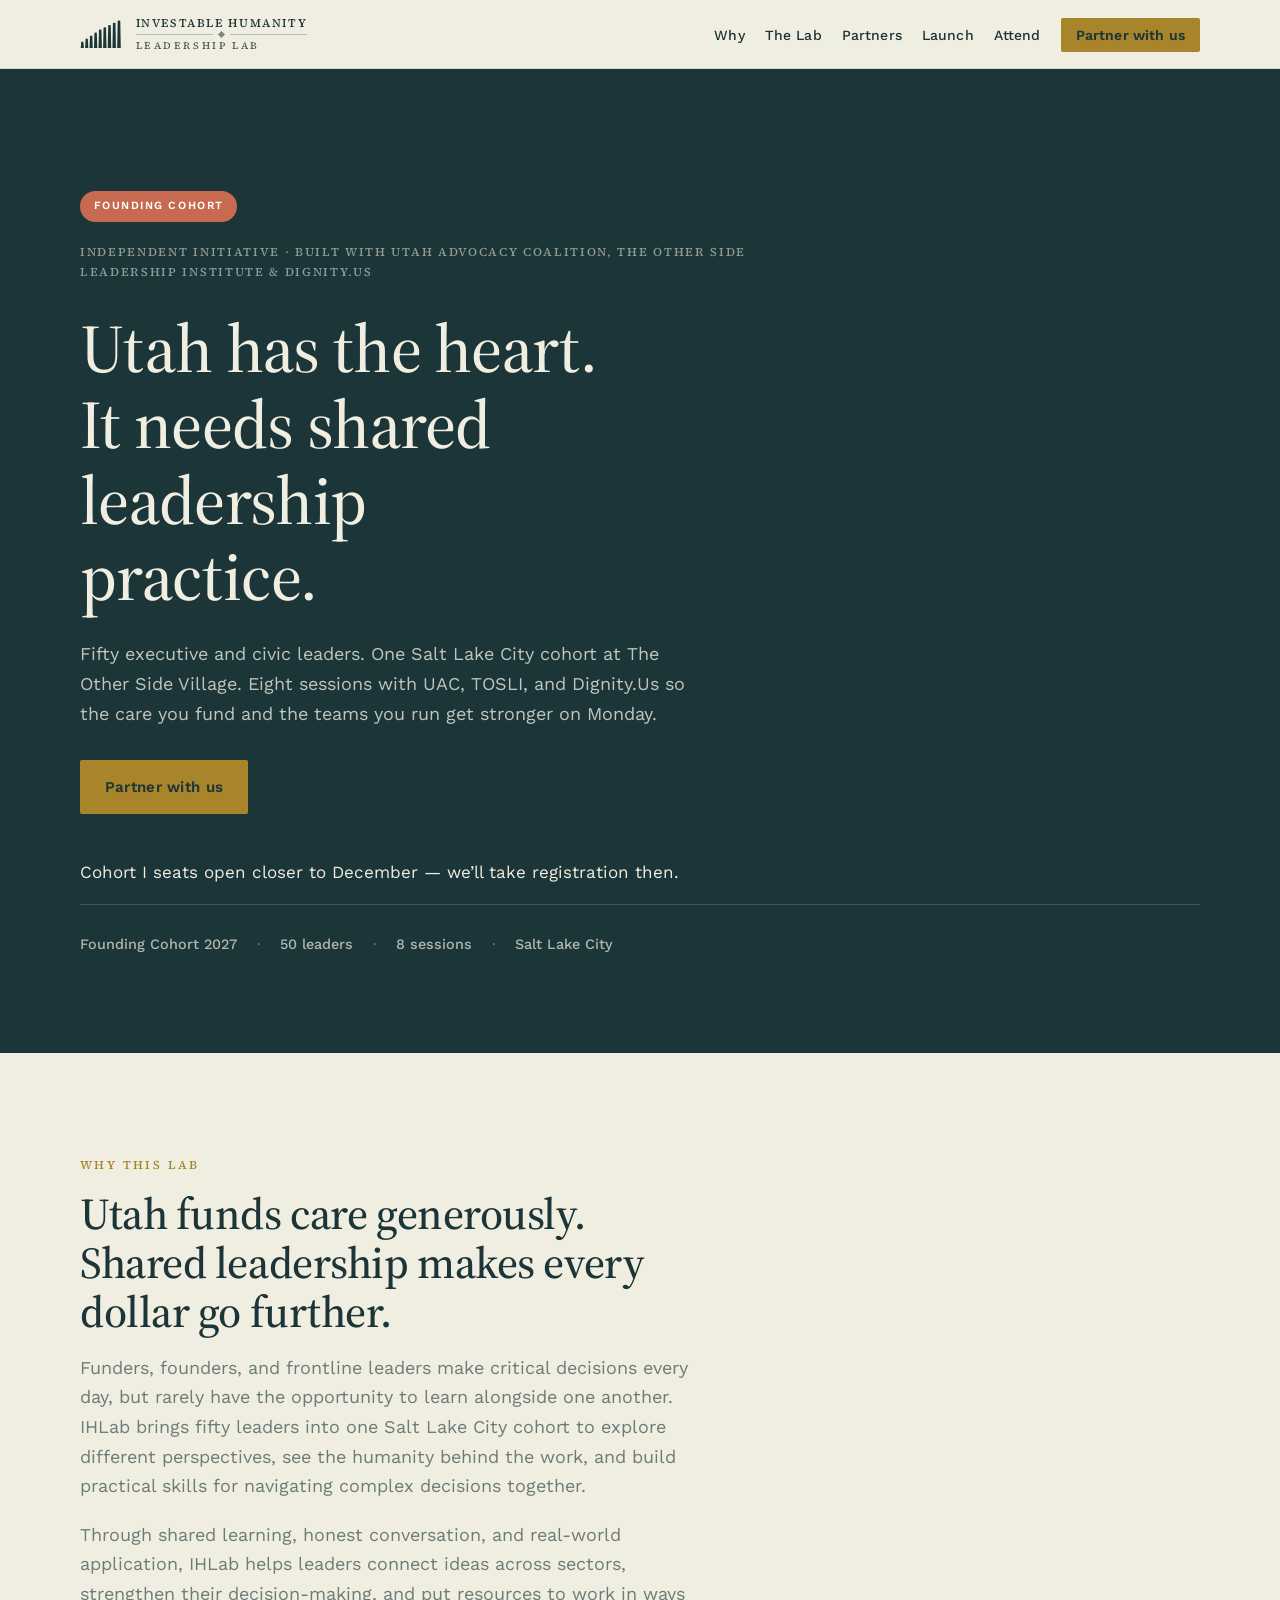
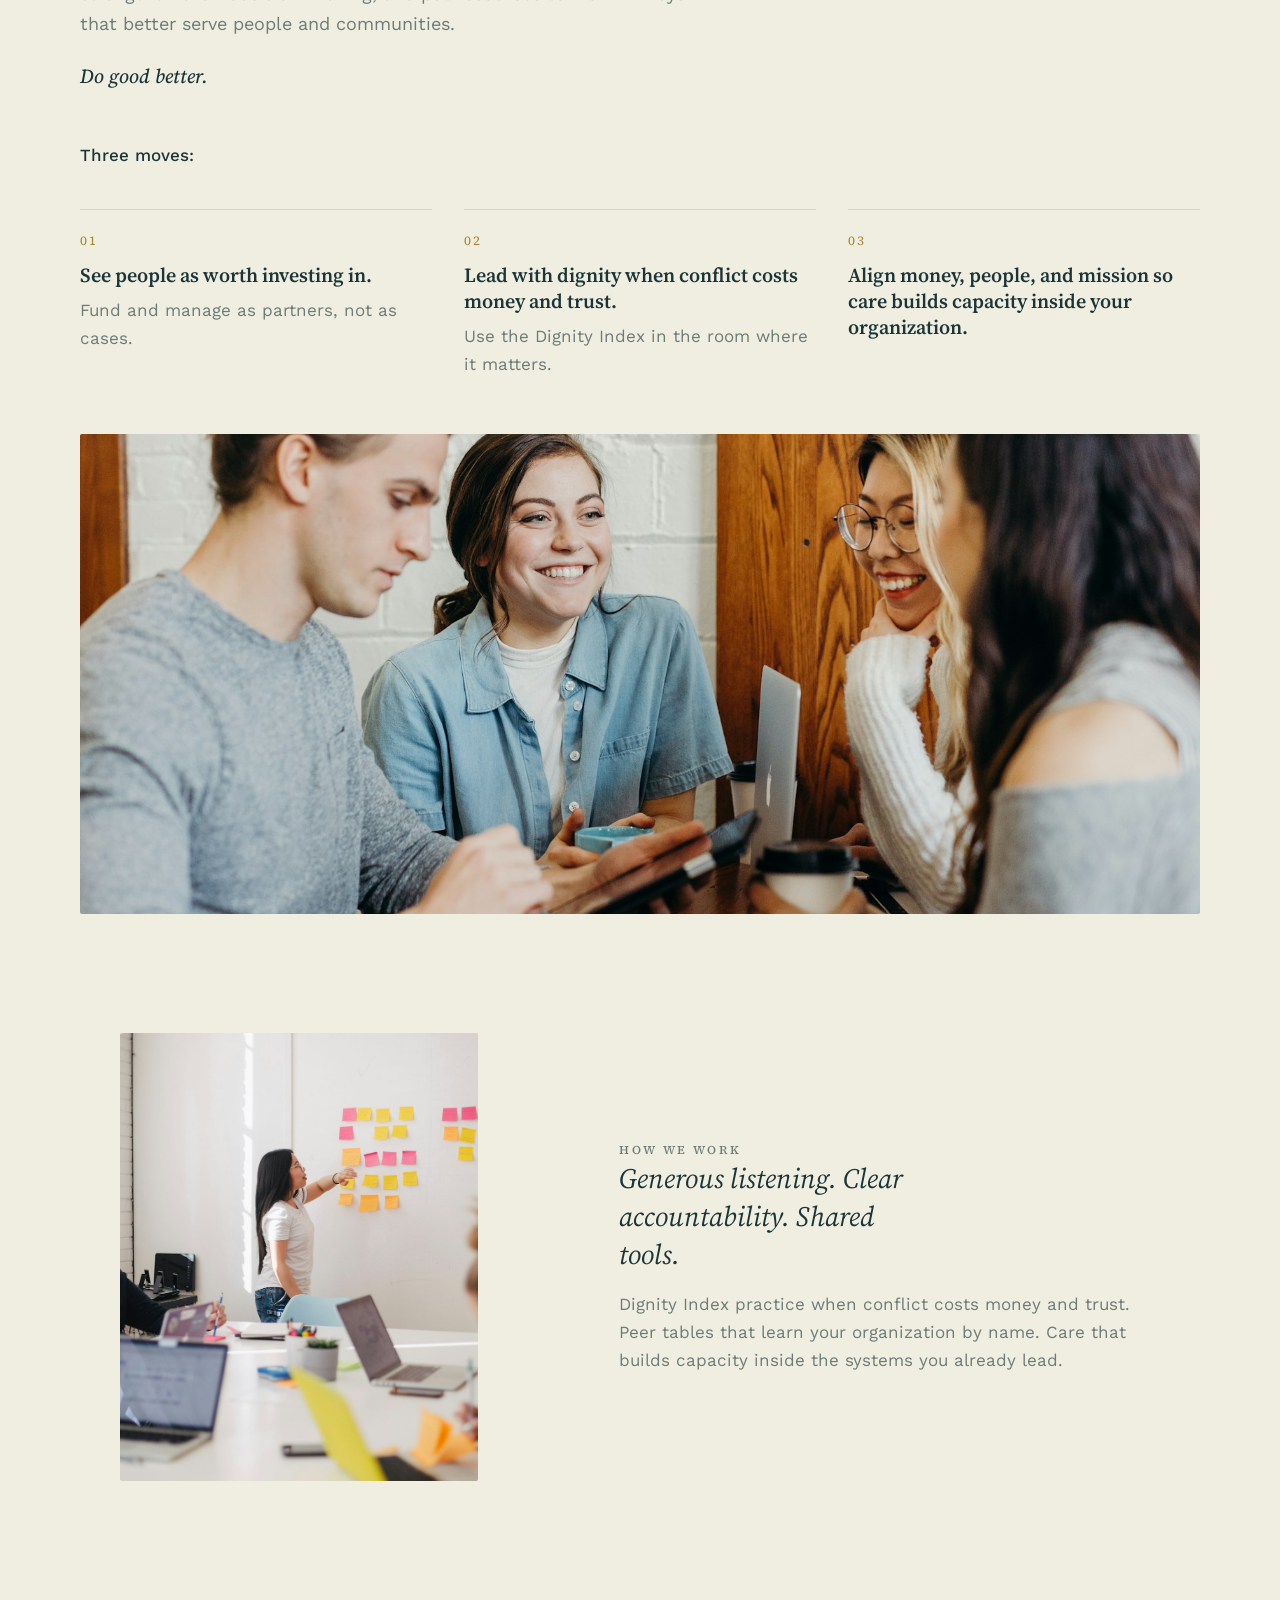
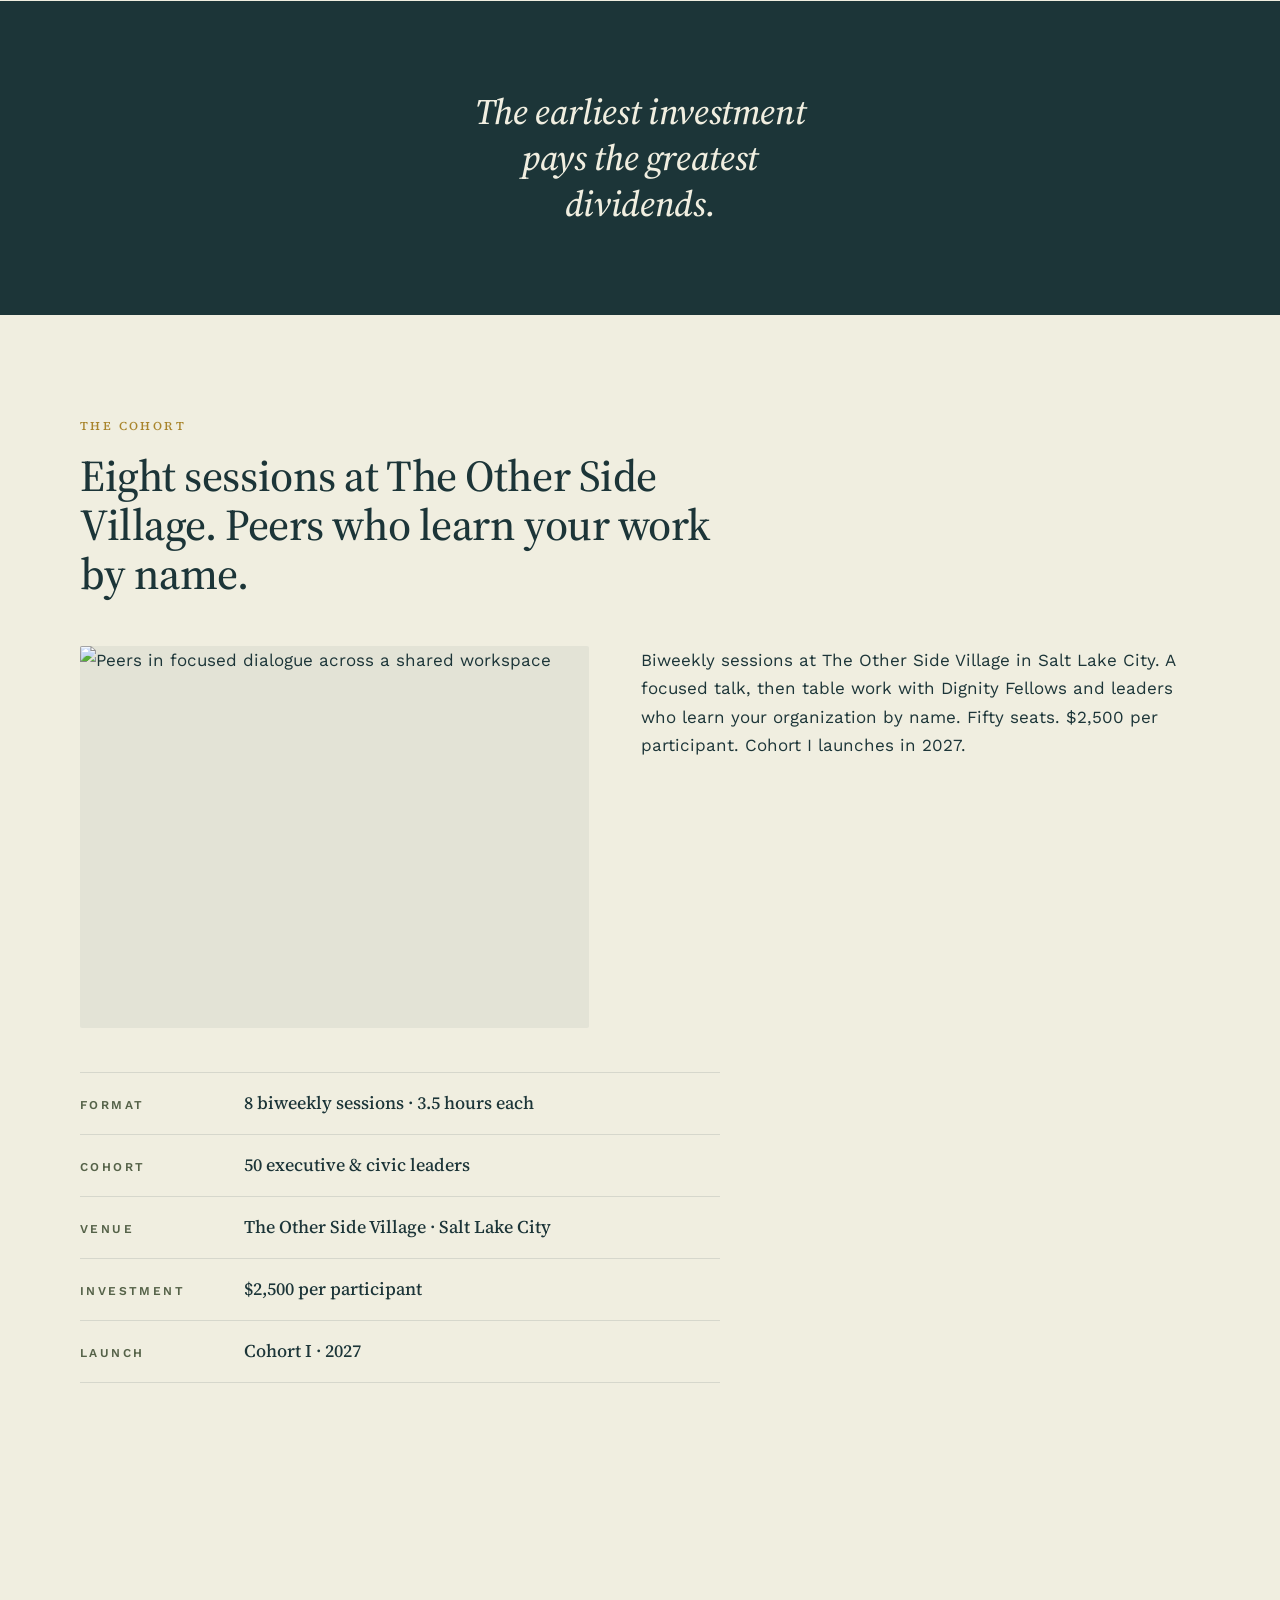
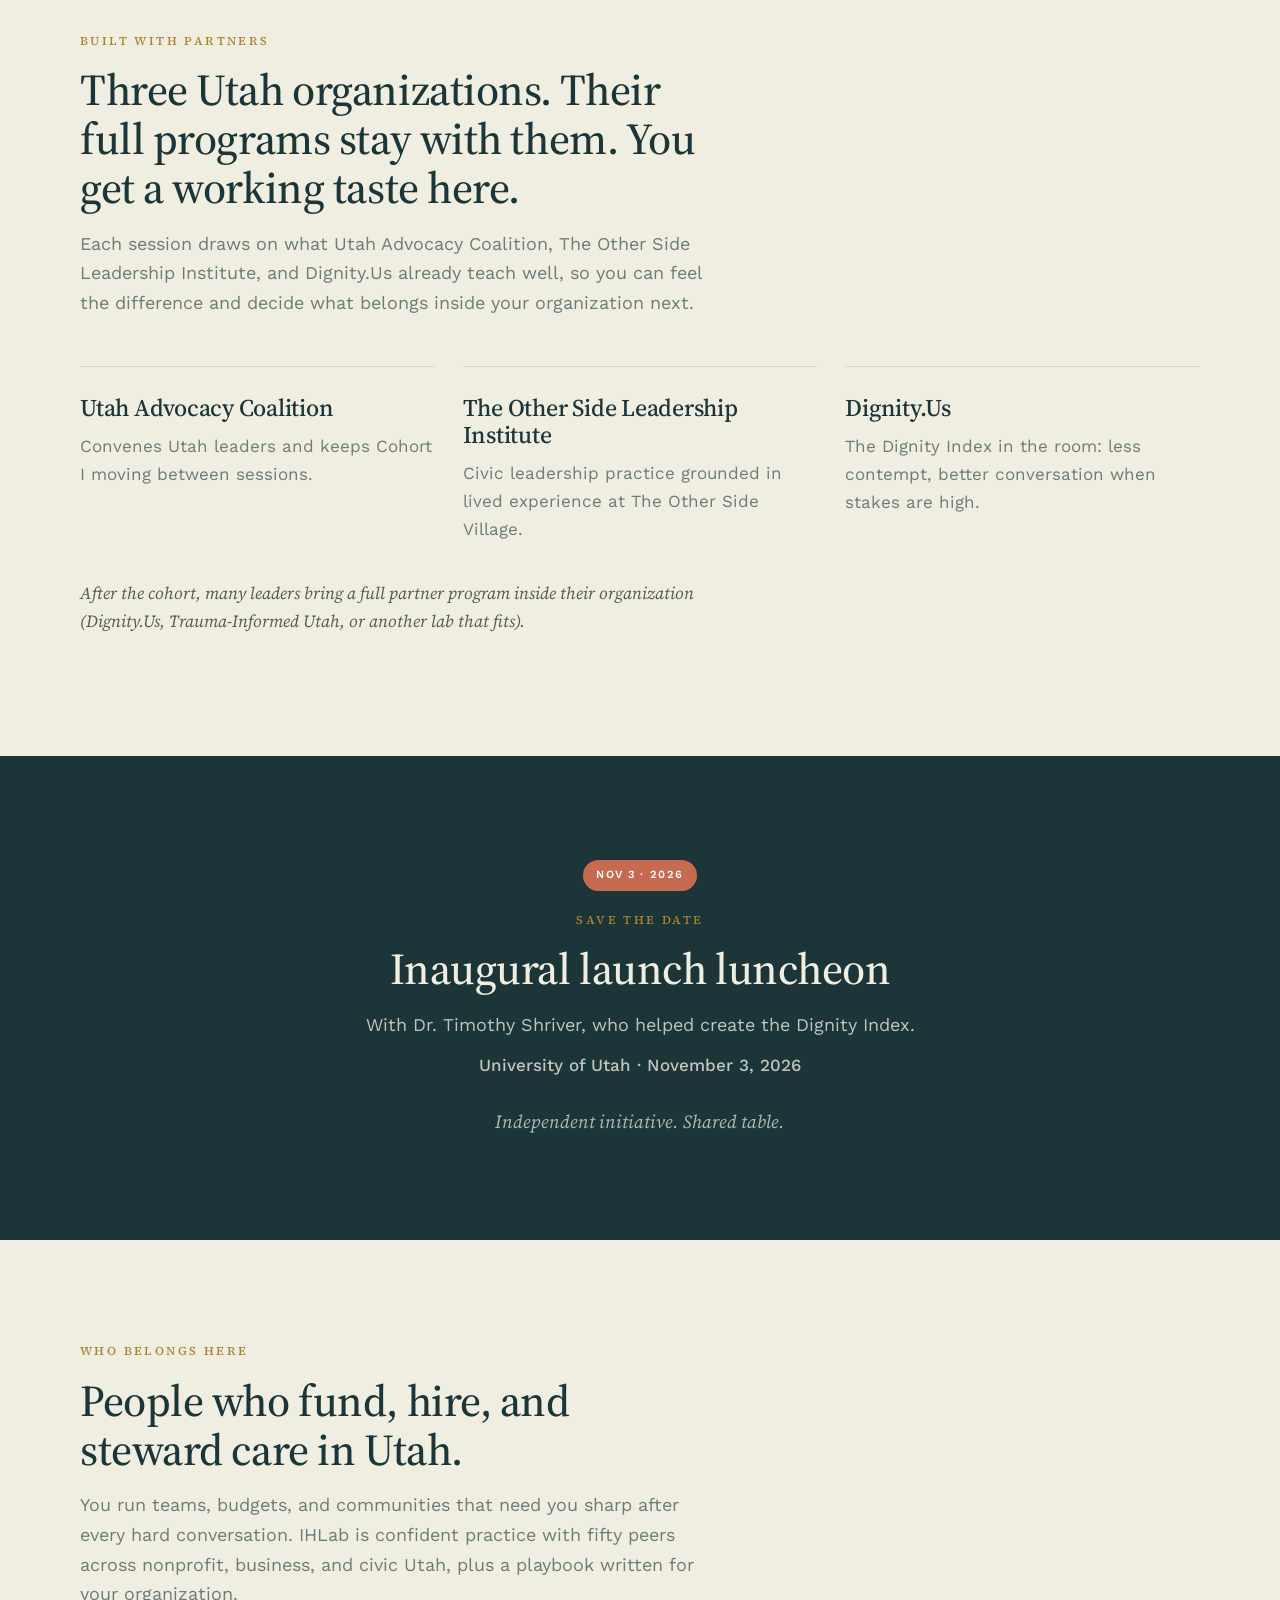
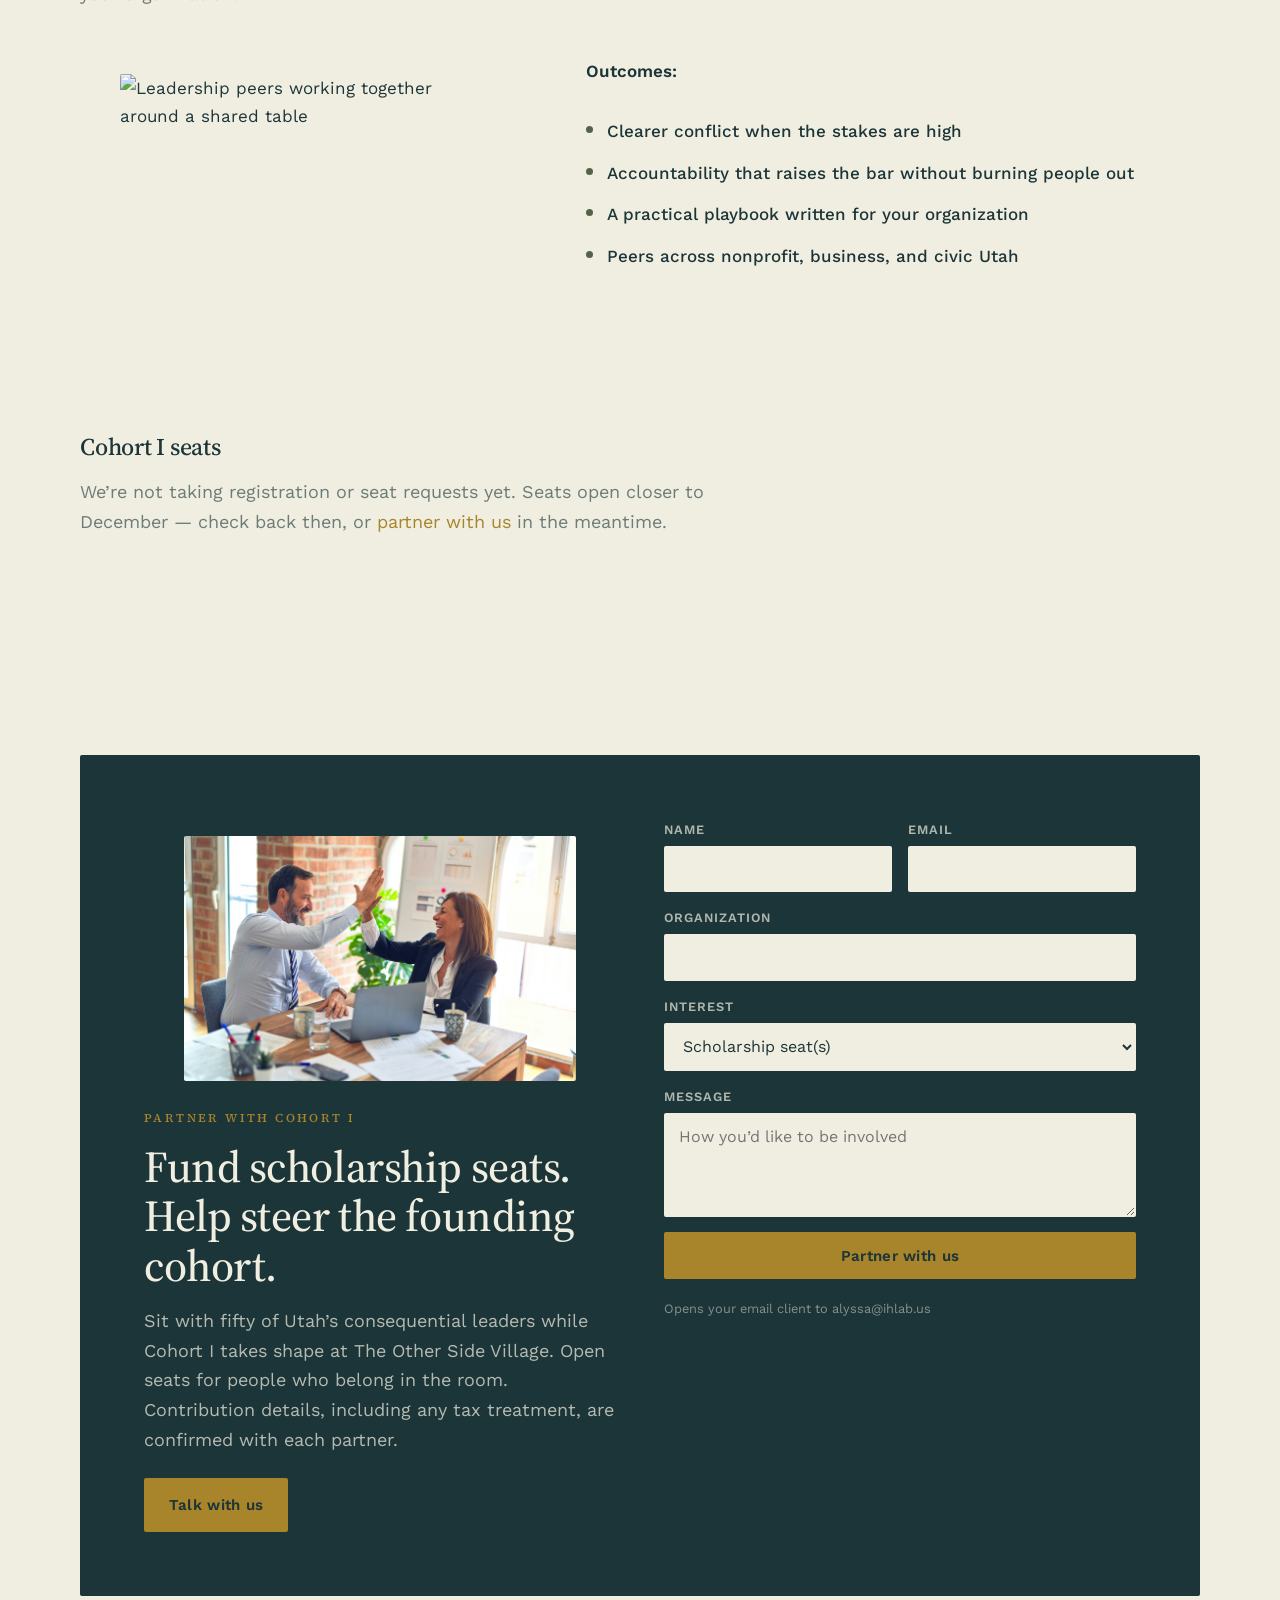
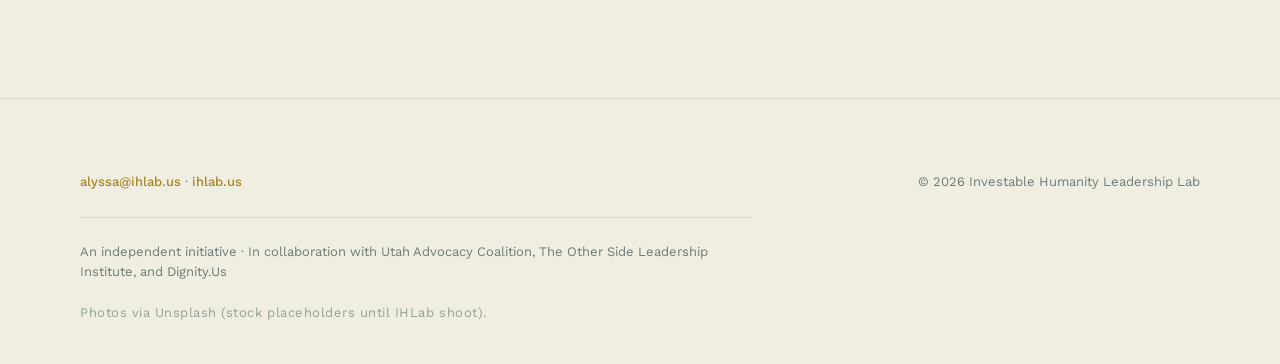
==== commit 2da79a92: "Replace solo stock photos Alyssa marked for swap-out Swap listening and mentor-pair (solo/phone-crop" ====
--- a/index.html
+++ b/index.html
@@ -909,7 +909,7 @@
           </li>
         </ol>
         <figure class="support-photo">
-          <img src="assets/photos/listening.jpg" alt="Two professionals in an attentive one-on-one conversation" width="1400" height="600" loading="lazy" decoding="async" />
+          <img src="assets/photos/coffee-talk.jpg" alt="Diverse colleagues collaborating around a shared table" width="1400" height="600" loading="lazy" decoding="async" />
         </figure>
       </div>
     </section>
@@ -919,7 +919,7 @@
       <div class="wrap">
         <div class="split">
           <figure class="split-media">
-            <img src="assets/photos/roundtable.jpg" alt="Leaders in workshop dialogue around a shared table" width="800" height="1000" loading="lazy" decoding="async" />
+            <img src="assets/photos/lounge-diverse.jpg" alt="Workshop group collaborating with shared notes and dialogue" width="800" height="1000" loading="lazy" decoding="async" />
           </figure>
           <div class="split-copy">
             <p class="section-label">How we work</p>
@@ -946,7 +946,7 @@
         </div>
         <div class="lab-grid">
           <figure class="lab-photo">
-            <img src="assets/photos/lounge-diverse.jpg" alt="Diverse workshop group with sticky-note wall and shared table" width="1000" height="750" loading="lazy" decoding="async" />
+            <img src="assets/photos/table-dialogue.jpg" alt="Peers in focused dialogue across a shared workspace" width="1000" height="750" loading="lazy" decoding="async" />
           </figure>
           <div>
             <p>Biweekly sessions at The Other Side Village in Salt Lake City. A focused talk, then table work with Dignity Fellows and leaders who learn your organization by name. Fifty seats. $2,500 per participant. Cohort I launches in 2027.</p>
@@ -1026,7 +1026,7 @@
         </div>
         <div class="attend-split">
           <figure class="attend-photo">
-            <img src="assets/photos/mentor-pair.jpg" alt="Mentor and colleague in a focused coaching conversation" width="900" height="720" loading="lazy" decoding="async" />
+            <img src="assets/photos/hero-conversation.jpg" alt="Leadership peers working together around a shared table" width="900" height="720" loading="lazy" decoding="async" />
           </figure>
           <div>
             <p style="font-weight:600;margin-bottom:0.5rem;">Outcomes:</p>
